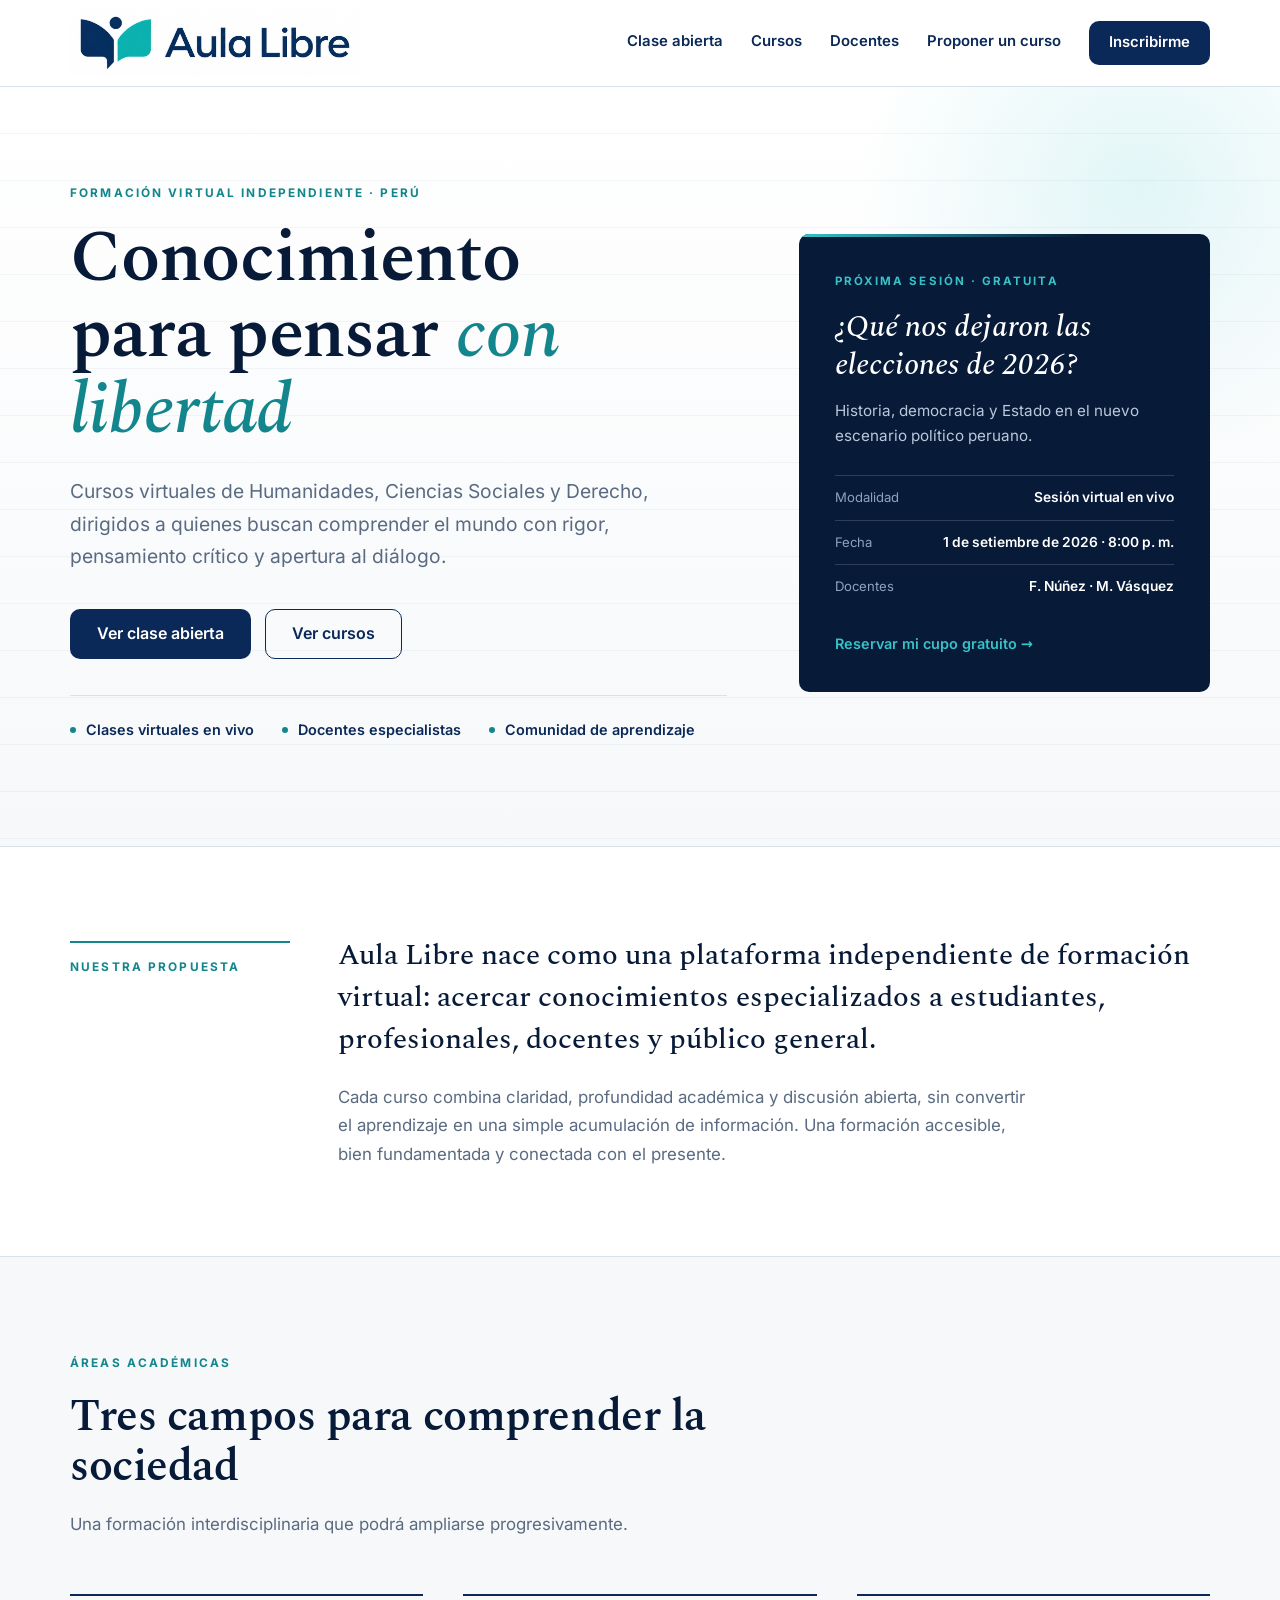
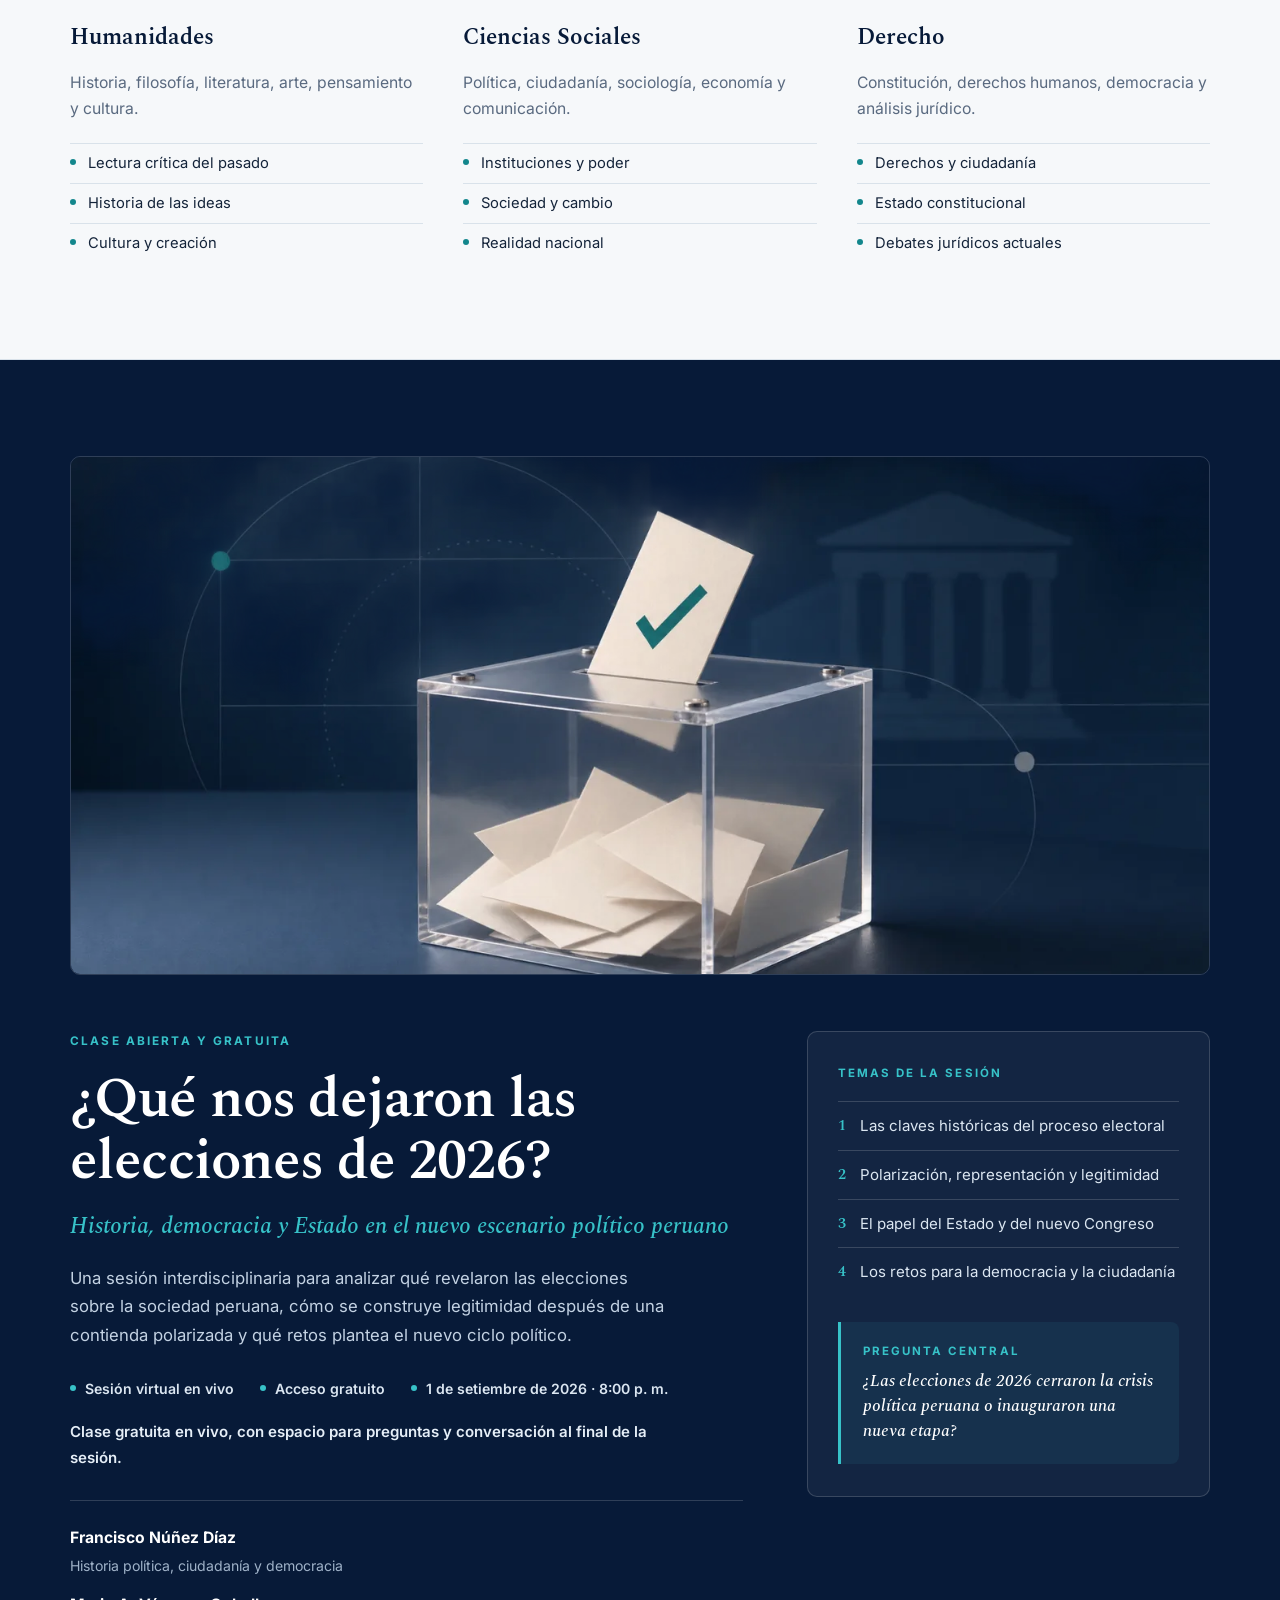
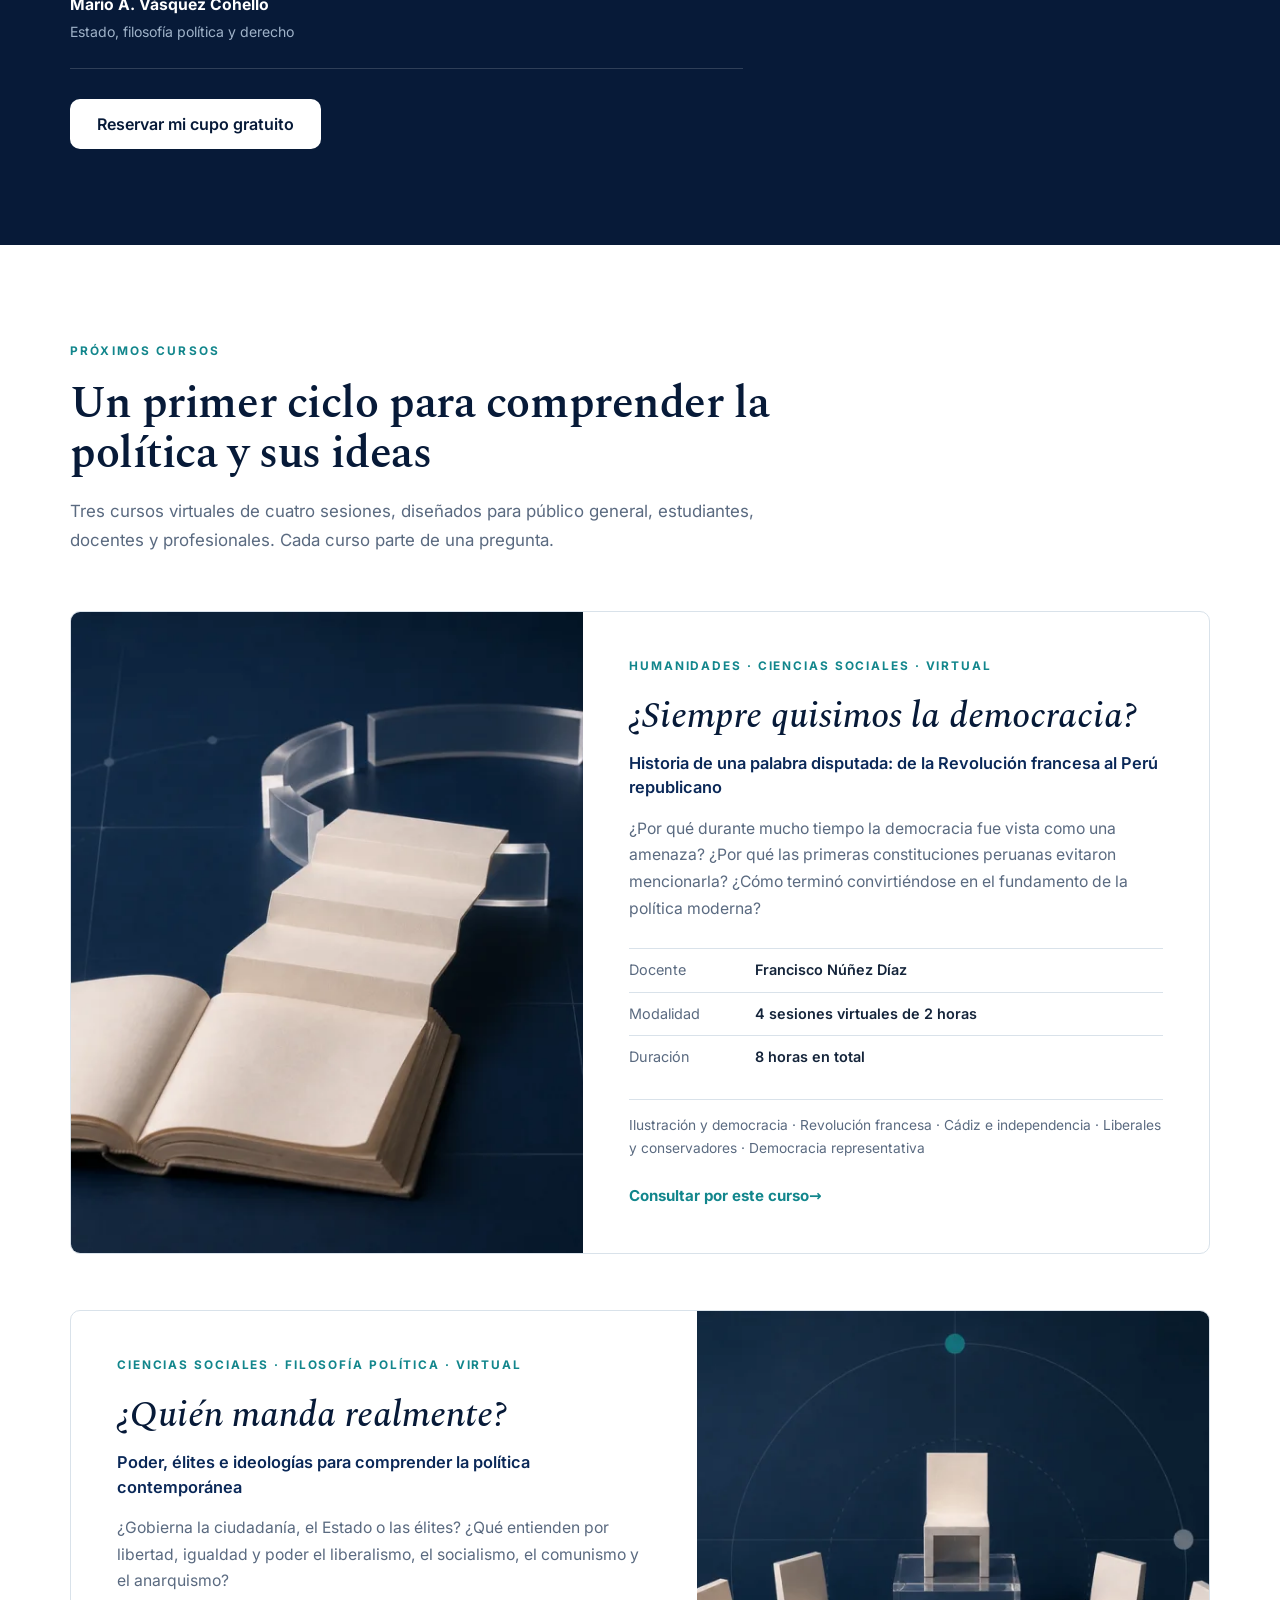
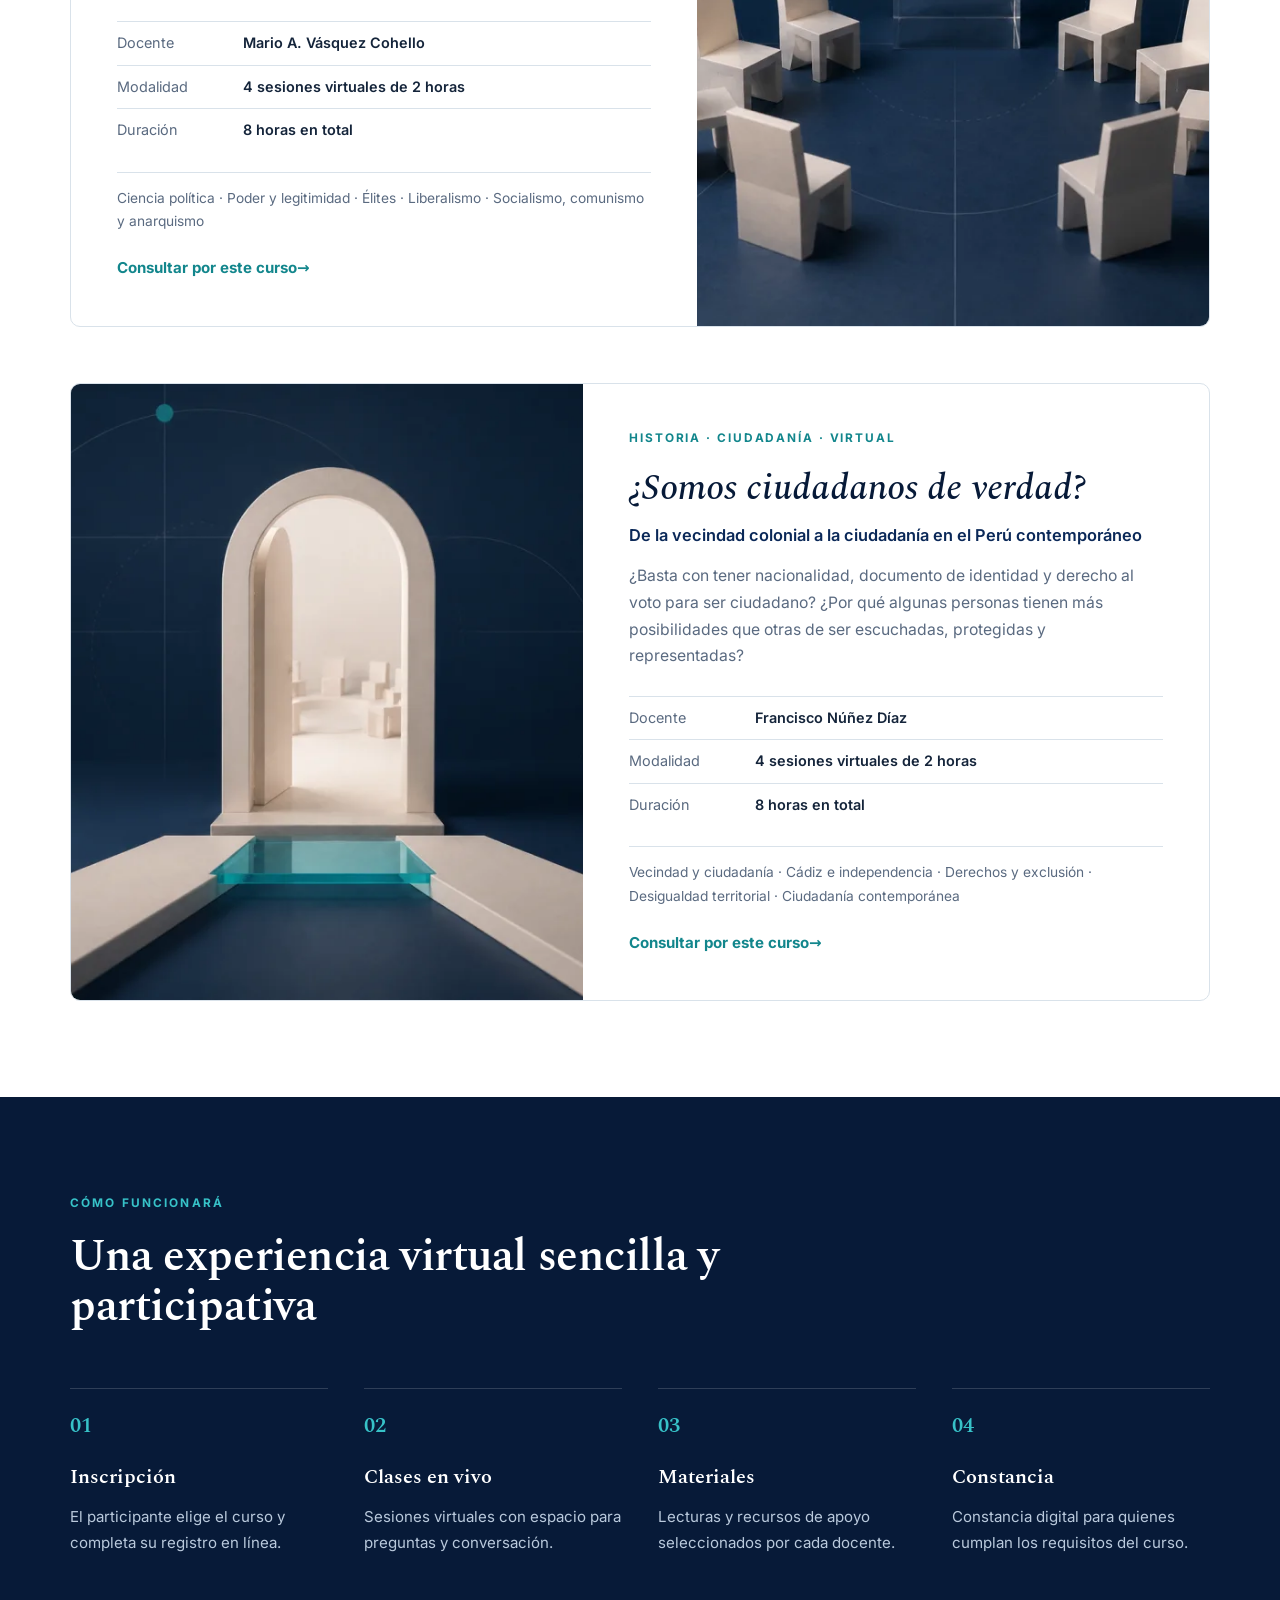
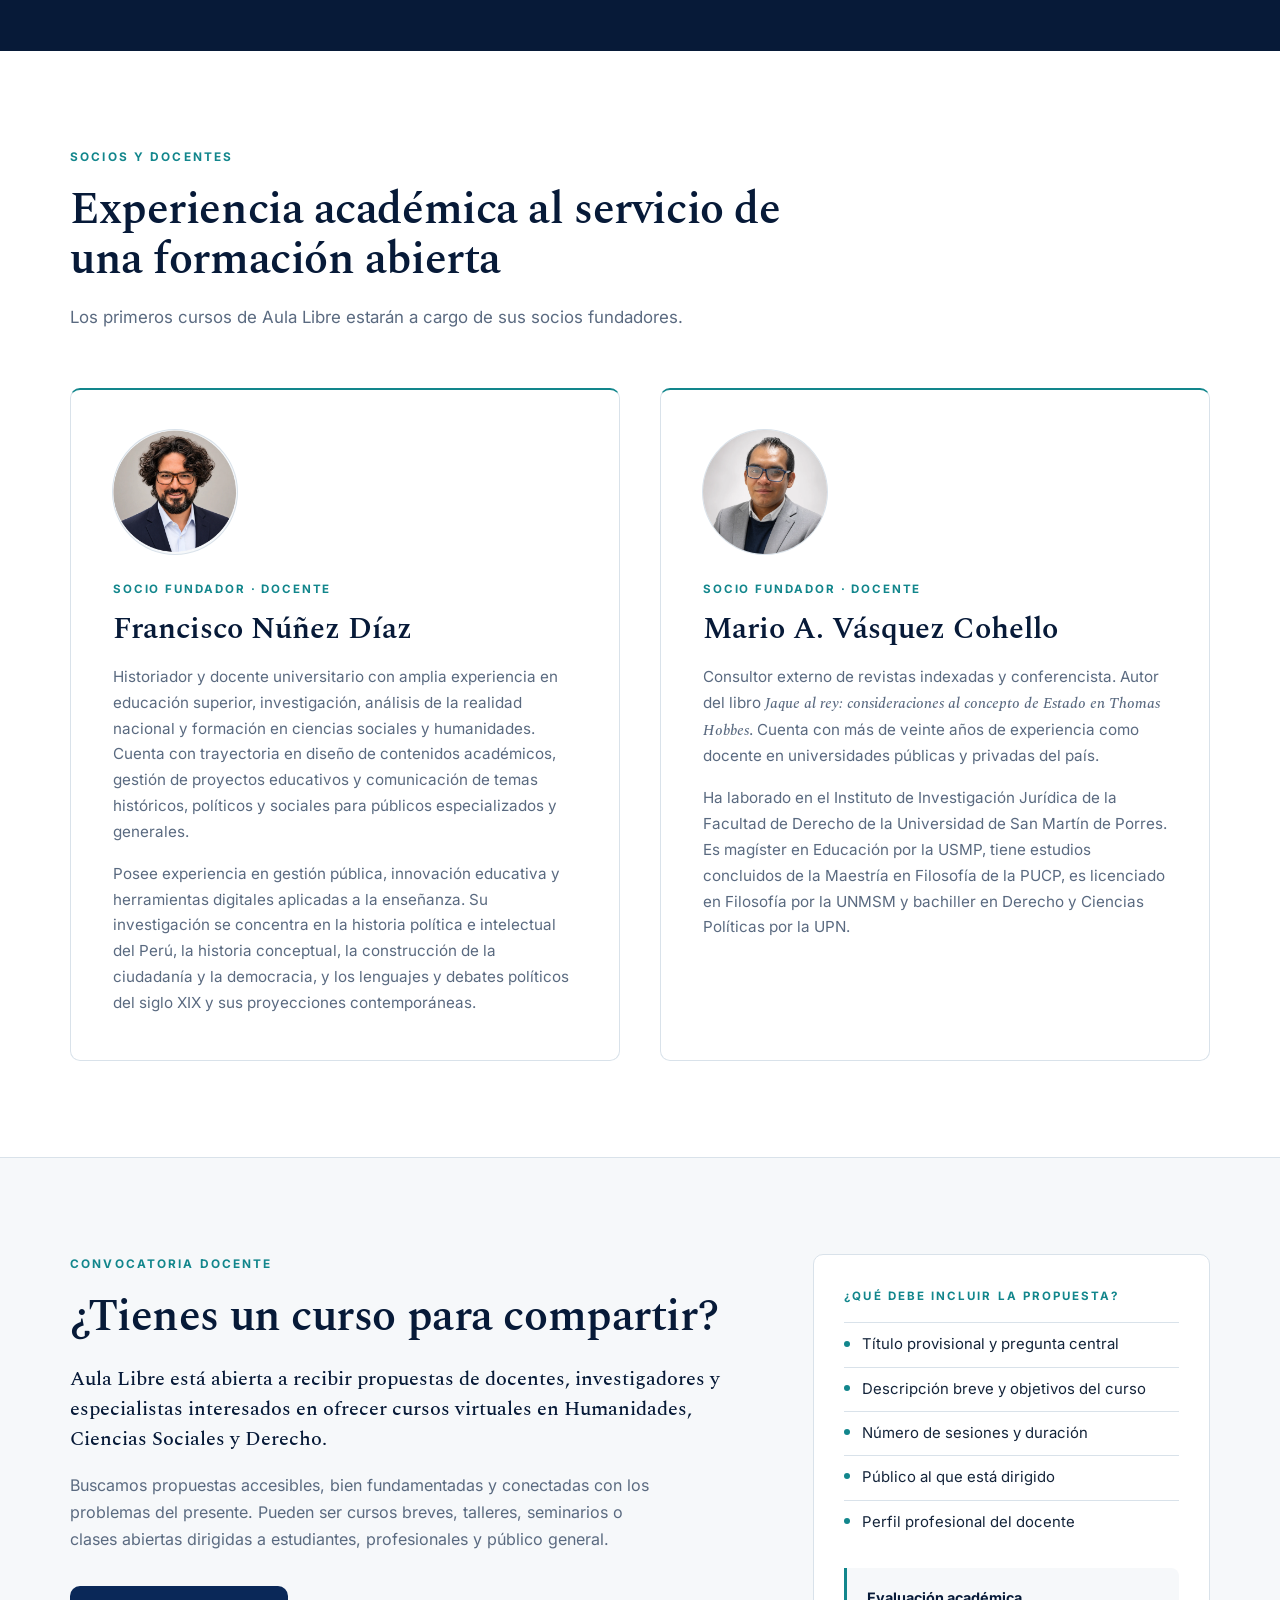
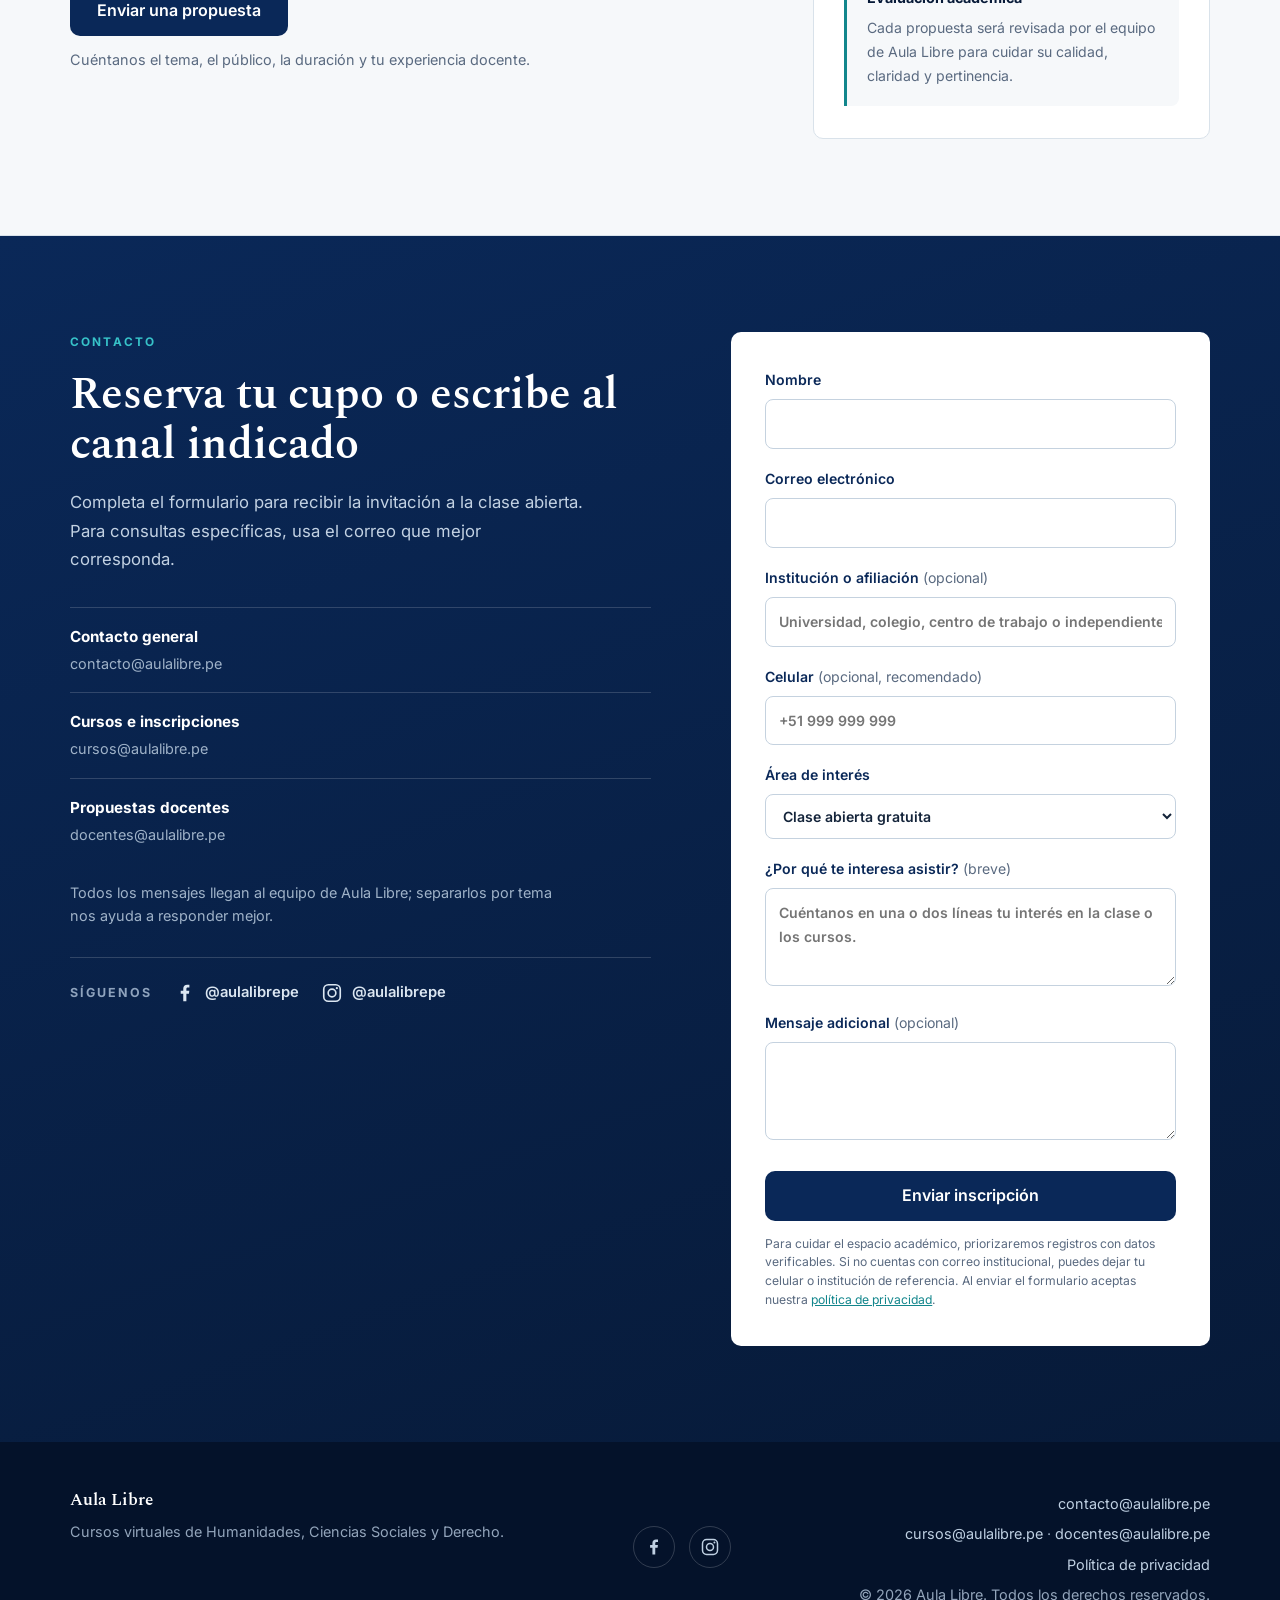
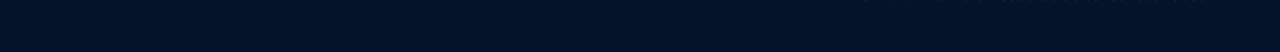
==== index.html @ 31f6498c "Refresh Francisco profile photo" ====
<!doctype html>
<html lang="es" class="js"><head>
<meta charset="utf-8">
<meta name="viewport" content="width=device-width, initial-scale=1">
<meta name="description" content="Aula Libre ofrece cursos virtuales de Humanidades, Ciencias Sociales y Derecho, con una formación rigurosa, accesible y conectada con el presente.">
<meta name="theme-color" content="#0a2858">
<link rel="canonical" href="https://aulalibre.pe/">
<meta property="og:type" content="website">
<meta property="og:url" content="https://aulalibre.pe/">
<meta property="og:site_name" content="Aula Libre">
<meta property="og:locale" content="es_PE">
<meta property="og:title" content="Aula Libre">
<meta property="og:description" content="Cursos virtuales de Humanidades, Ciencias Sociales y Derecho.">
<meta property="og:image" content="https://aulalibre.pe/assets/aula-libre-social.png">
<meta property="og:image:width" content="1200">
<meta property="og:image:height" content="630">
<meta name="twitter:card" content="summary_large_image">
<meta name="twitter:title" content="Aula Libre">
<meta name="twitter:description" content="Cursos virtuales de Humanidades, Ciencias Sociales y Derecho.">
<meta name="twitter:image" content="https://aulalibre.pe/assets/aula-libre-social.png">
<title>Aula Libre | Cursos virtuales de Humanidades, Ciencias Sociales y Derecho</title>
<link rel="icon" href="assets/favicon-48.png" type="image/png">
<link rel="apple-touch-icon" href="assets/apple-touch-icon.png">
<link rel="preload" href="assets/fonts/spectral-latin-600-normal.woff2" as="font" type="font/woff2" crossorigin="">
<link rel="preload" href="assets/fonts/inter-latin-wght-normal.woff2" as="font" type="font/woff2" crossorigin="">
<link rel="stylesheet" href="styles.css">
<script defer="" src="script.js"></script>
<script type="application/ld+json">
{
  "@context": "https://schema.org",
  "@type": "EducationalOrganization",
  "name": "Aula Libre",
  "url": "https://aulalibre.pe/",
  "logo": "https://aulalibre.pe/assets/logo-aula-libre.png",
  "description": "Plataforma independiente de cursos virtuales de Humanidades, Ciencias Sociales y Derecho.",
  "email": "contacto@aulalibre.pe",
  "sameAs": [
    "https://www.facebook.com/aulalibrepe",
    "https://www.instagram.com/aulalibrepe"
  ],
  "areaServed": "PE",
  "founder": [
    { "@type": "Person", "name": "Francisco Núñez Díaz" },
    { "@type": "Person", "name": "Mario A. Vásquez Cohello" }
  ]
}
</script>
</head>
<body>
<a class="skip-link" href="#contenido">Ir al contenido</a>

<header class="site-header">
  <div class="container header-inner">
    <a class="brand" href="#inicio" aria-label="Aula Libre, página de inicio">
      <picture>
        <source srcset="assets/logo-aula-libre.webp" type="image/webp">
        <img src="assets/logo-aula-libre.png" alt="Logo de Aula Libre" width="1148" height="270">
      </picture>
    </a>
    <button class="menu-button" type="button" aria-controls="main-menu" aria-expanded="false">
      <span class="sr-only">Abrir menú</span><span aria-hidden="true"></span><span aria-hidden="true"></span><span aria-hidden="true"></span>
    </button>
    <nav class="main-nav" id="main-menu" aria-label="Navegación principal">
      <a href="#clase-abierta">Clase abierta</a>
      <a href="#cursos">Cursos</a>
      <a href="#docentes">Docentes</a>
      <a href="#propuestas-docentes">Proponer un curso</a>
      <a class="nav-cta" href="#contacto">Inscribirme</a>
    </nav>
  </div>
</header>

<main id="contenido">

  <!-- ============ HERO ============ -->
  <section class="hero" id="inicio">
    <div class="container hero-grid">
      <div class="hero-copy">
        <p class="eyebrow">Formación virtual independiente · Perú</p>
        <h1>Conocimiento para pensar <em>con libertad</em></h1>
        <p class="hero-text">Cursos virtuales de Humanidades, Ciencias Sociales y Derecho, dirigidos a quienes buscan comprender el mundo con rigor, pensamiento crítico y apertura al diálogo.</p>
        <div class="hero-actions">
          <a class="button button-primary" href="#clase-abierta">Ver clase abierta</a>
          <a class="button button-ghost" href="#cursos">Ver cursos</a>
        </div>
        <ul class="hero-features" aria-label="Características principales">
          <li>Clases virtuales en vivo</li>
          <li>Docentes especialistas</li>
          <li>Comunidad de aprendizaje</li>
        </ul>
      </div>
      <aside class="hero-card" aria-label="Próxima clase abierta">
        <p class="hero-card-label">Próxima sesión · Gratuita</p>
        <p class="hero-card-title">¿Qué nos dejaron las elecciones de&nbsp;2026?</p>
        <p class="hero-card-sub">Historia, democracia y Estado en el nuevo escenario político peruano.</p>
        <dl class="hero-card-meta">
          <div><dt>Modalidad</dt><dd>Sesión virtual en vivo</dd></div>
          <div><dt>Fecha</dt><dd>1 de setiembre de 2026 · 8:00 p. m.</dd></div>
          <div><dt>Docentes</dt><dd>F. Núñez · M. Vásquez</dd></div>
        </dl>
        <a class="hero-card-link" href="#contacto">Reservar mi cupo gratuito<span aria-hidden="true"> →</span></a>
      </aside>
    </div>
  </section>

  <!-- ============ PROPUESTA ============ -->
  <section class="reveal section manifesto" id="propuesta">
    <div class="container manifesto-grid">
      <p class="eyebrow">Nuestra propuesta</p>
      <div class="manifesto-body">
        <p class="manifesto-lead">Aula Libre nace como una plataforma independiente de formación virtual: acercar conocimientos especializados a estudiantes, profesionales, docentes y público general.</p>
        <p>Cada curso combina claridad, profundidad académica y discusión abierta, sin convertir el aprendizaje en una simple acumulación de información. Una formación accesible, bien fundamentada y conectada con el presente.</p>
      </div>
    </div>
  </section>

  <!-- ============ ÁREAS ============ -->
  <section class="reveal section section-paper" id="areas">
    <div class="container">
      <div class="section-head">
        <p class="eyebrow">Áreas académicas</p>
        <h2>Tres campos para comprender la sociedad</h2>
        <p class="section-intro">Una formación interdisciplinaria que podrá ampliarse progresivamente.</p>
      </div>
      <div class="area-grid">
        <article class="area-card">
          <h3>Humanidades</h3>
          <p>Historia, filosofía, literatura, arte, pensamiento y cultura.</p>
          <ul>
            <li>Lectura crítica del pasado</li>
            <li>Historia de las ideas</li>
            <li>Cultura y creación</li>
          </ul>
        </article>
        <article class="area-card">
          <h3>Ciencias Sociales</h3>
          <p>Política, ciudadanía, sociología, economía y comunicación.</p>
          <ul>
            <li>Instituciones y poder</li>
            <li>Sociedad y cambio</li>
            <li>Realidad nacional</li>
          </ul>
        </article>
        <article class="area-card">
          <h3>Derecho</h3>
          <p>Constitución, derechos humanos, democracia y análisis jurídico.</p>
          <ul>
            <li>Derechos y ciudadanía</li>
            <li>Estado constitucional</li>
            <li>Debates jurídicos actuales</li>
          </ul>
        </article>
      </div>
    </div>
  </section>

  <!-- ============ CLASE ABIERTA ============ -->
  <section class="reveal featured" id="clase-abierta">
    <div class="container">
      <picture class="featured-visual">
        <source srcset="assets/clase-abierta-elecciones-simbolica.webp" type="image/webp">
        <img src="assets/clase-abierta-elecciones-simbolica.jpg" alt="Urna transparente con una papeleta como símbolo de participación democrática" loading="lazy" width="1400" height="636">
      </picture>
      <div class="featured-grid">
        <div class="featured-copy">
          <p class="eyebrow eyebrow-light">Clase abierta y gratuita</p>
          <h2>¿Qué nos dejaron las elecciones de 2026?</h2>
          <p class="featured-sub">Historia, democracia y Estado en el nuevo escenario político peruano</p>
          <p class="featured-desc">Una sesión interdisciplinaria para analizar qué revelaron las elecciones sobre la sociedad peruana, cómo se construye legitimidad después de una contienda polarizada y qué retos plantea el nuevo ciclo político.</p>
          <ul class="featured-meta">
            <li>Sesión virtual en vivo</li>
            <li>Acceso gratuito</li>
            <li>1 de setiembre de 2026 · 8:00 p. m.</li>
          </ul>
          <p class="featured-note">Clase gratuita en vivo, con espacio para preguntas y conversación al final de la sesión.</p>
          <div class="featured-teachers">
            <div><strong>Francisco Núñez Díaz</strong><span>Historia política, ciudadanía y democracia</span></div>
            <div><strong>Mario A. Vásquez Cohello</strong><span>Estado, filosofía política y derecho</span></div>
          </div>
          <a class="button button-light" href="#contacto">Reservar mi cupo gratuito</a>
        </div>
        <aside class="featured-panel">
          <p class="featured-panel-label">Temas de la sesión</p>
          <ol class="featured-topics">
            <li>Las claves históricas del proceso electoral</li>
            <li>Polarización, representación y legitimidad</li>
            <li>El papel del Estado y del nuevo Congreso</li>
            <li>Los retos para la democracia y la ciudadanía</li>
          </ol>
          <div class="featured-question">
            <span>Pregunta central</span>
            <p>¿Las elecciones de 2026 cerraron la crisis política peruana o inauguraron una nueva etapa?</p>
          </div>
        </aside>
      </div>
    </div>
  </section>

  <!-- ============ CURSOS ============ -->
  <section class="reveal section" id="cursos">
    <div class="container">
      <div class="section-head">
        <p class="eyebrow">Próximos cursos</p>
        <h2>Un primer ciclo para comprender la política y sus ideas</h2>
        <p class="section-intro">Tres cursos virtuales de cuatro sesiones, diseñados para público general, estudiantes, docentes y profesionales. Cada curso parte de una pregunta.</p>
      </div>

      <div class="course-list">

        <article class="course">
          <picture class="course-visual">
            <source srcset="assets/curso-democracia-historica-v2.webp" type="image/webp">
            <img src="assets/curso-democracia-historica-v2.jpg" alt="Libro abierto y construcción cívica incompleta como símbolo de la historia de la democracia" loading="lazy" width="1200" height="675">
          </picture>
          <div class="course-body">
            <p class="course-tags">Humanidades · Ciencias Sociales · Virtual</p>
            <h3>¿Siempre quisimos la democracia?</h3>
            <p class="course-sub">Historia de una palabra disputada: de la Revolución francesa al Perú republicano</p>
            <p class="course-desc">¿Por qué durante mucho tiempo la democracia fue vista como una amenaza? ¿Por qué las primeras constituciones peruanas evitaron mencionarla? ¿Cómo terminó convirtiéndose en el fundamento de la política moderna?</p>
            <dl class="course-meta">
              <div><dt>Docente</dt><dd>Francisco Núñez Díaz</dd></div>
              <div><dt>Modalidad</dt><dd>4 sesiones virtuales de 2 horas</dd></div>
              <div><dt>Duración</dt><dd>8 horas en total</dd></div>
            </dl>
            <p class="course-topics">Ilustración y democracia · Revolución francesa · Cádiz e independencia · Liberales y conservadores · Democracia representativa</p>
            <a class="course-link" href="mailto:cursos@aulalibre.pe?subject=Consulta%20sobre%20el%20curso%20%C2%BFSiempre%20quisimos%20la%20democracia%3F">Consultar por este curso<span aria-hidden="true"> →</span></a>
          </div>
        </article>

        <article class="course">
          <picture class="course-visual">
            <source srcset="assets/curso-politica-simbolica.webp" type="image/webp">
            <img src="assets/curso-politica-simbolica.jpg" alt="Círculo de asientos con una silla elevada como símbolo del poder y las élites" loading="lazy" width="1200" height="675">
          </picture>
          <div class="course-body">
            <p class="course-tags">Ciencias Sociales · Filosofía política · Virtual</p>
            <h3>¿Quién manda realmente?</h3>
            <p class="course-sub">Poder, élites e ideologías para comprender la política contemporánea</p>
            <p class="course-desc">¿Gobierna la ciudadanía, el Estado o las élites? ¿Qué entienden por libertad, igualdad y poder el liberalismo, el socialismo, el comunismo y el anarquismo?</p>
            <dl class="course-meta">
              <div><dt>Docente</dt><dd>Mario A. Vásquez Cohello</dd></div>
              <div><dt>Modalidad</dt><dd>4 sesiones virtuales de 2 horas</dd></div>
              <div><dt>Duración</dt><dd>8 horas en total</dd></div>
            </dl>
            <p class="course-topics">Ciencia política · Poder y legitimidad · Élites · Liberalismo · Socialismo, comunismo y anarquismo</p>
            <a class="course-link" href="mailto:cursos@aulalibre.pe?subject=Consulta%20sobre%20el%20curso%20%C2%BFQui%C3%A9n%20manda%20realmente%3F">Consultar por este curso<span aria-hidden="true"> →</span></a>
          </div>
        </article>

        <article class="course">
          <picture class="course-visual">
            <source srcset="assets/curso-ciudadania-simbolica.webp" type="image/webp">
            <img src="assets/curso-ciudadania-simbolica.jpg" alt="Puerta abierta y puente como símbolos del acceso a la ciudadanía y los derechos" loading="lazy" width="1200" height="675">
          </picture>
          <div class="course-body">
            <p class="course-tags">Historia · Ciudadanía · Virtual</p>
            <h3>¿Somos ciudadanos de verdad?</h3>
            <p class="course-sub">De la vecindad colonial a la ciudadanía en el Perú contemporáneo</p>
            <p class="course-desc">¿Basta con tener nacionalidad, documento de identidad y derecho al voto para ser ciudadano? ¿Por qué algunas personas tienen más posibilidades que otras de ser escuchadas, protegidas y representadas?</p>
            <dl class="course-meta">
              <div><dt>Docente</dt><dd>Francisco Núñez Díaz</dd></div>
              <div><dt>Modalidad</dt><dd>4 sesiones virtuales de 2 horas</dd></div>
              <div><dt>Duración</dt><dd>8 horas en total</dd></div>
            </dl>
            <p class="course-topics">Vecindad y ciudadanía · Cádiz e independencia · Derechos y exclusión · Desigualdad territorial · Ciudadanía contemporánea</p>
            <a class="course-link" href="mailto:cursos@aulalibre.pe?subject=Consulta%20sobre%20el%20curso%20%C2%BFSomos%20ciudadanos%20de%20verdad%3F">Consultar por este curso<span aria-hidden="true"> →</span></a>
          </div>
        </article>

      </div>
    </div>
  </section>

  <!-- ============ METODOLOGÍA ============ -->
  <section class="reveal section section-dark" id="metodologia">
    <div class="container">
      <div class="section-head">
        <p class="eyebrow eyebrow-light">Cómo funcionará</p>
        <h2>Una experiencia virtual sencilla y participativa</h2>
      </div>
      <ol class="steps">
        <li><h3>Inscripción</h3><p>El participante elige el curso y completa su registro en línea.</p></li>
        <li><h3>Clases en vivo</h3><p>Sesiones virtuales con espacio para preguntas y conversación.</p></li>
        <li><h3>Materiales</h3><p>Lecturas y recursos de apoyo seleccionados por cada docente.</p></li>
        <li><h3>Constancia</h3><p>Constancia digital para quienes cumplan los requisitos del curso.</p></li>
      </ol>
    </div>
  </section>

  <!-- ============ DOCENTES ============ -->
  <section class="reveal section" id="docentes">
    <div class="container">
      <div class="section-head">
        <p class="eyebrow">Socios y docentes</p>
        <h2>Experiencia académica al servicio de una formación abierta</h2>
        <p class="section-intro">Los primeros cursos de Aula Libre estarán a cargo de sus socios fundadores.</p>
      </div>
      <div class="faculty-grid">

        <article class="faculty-card">
          <picture class="faculty-photo">
            <source srcset="assets/francisco-nunez.webp?v=b2a2cbc" type="image/webp">
            <img src="assets/francisco-nunez.png?v=b2a2cbc" alt="Francisco Núñez Díaz" loading="lazy" width="900" height="900">
          </picture>
          <div class="faculty-content">
            <p class="faculty-role">Socio fundador · Docente</p>
            <h3>Francisco Núñez Díaz</h3>
            <p>Historiador y docente universitario con amplia experiencia en educación superior, investigación, análisis de la realidad nacional y formación en ciencias sociales y humanidades. Cuenta con trayectoria en diseño de contenidos académicos, gestión de proyectos educativos y comunicación de temas históricos, políticos y sociales para públicos especializados y generales.</p>
            <p>Posee experiencia en gestión pública, innovación educativa y herramientas digitales aplicadas a la enseñanza. Su investigación se concentra en la historia política e intelectual del Perú, la historia conceptual, la construcción de la ciudadanía y la democracia, y los lenguajes y debates políticos del siglo XIX y sus proyecciones contemporáneas.</p>
          </div>
        </article>

        <article class="faculty-card">
          <picture class="faculty-photo">
            <source srcset="assets/mario-vasquez.webp" type="image/webp">
            <img src="assets/mario-vasquez.jpg" alt="Mario A. Vásquez Cohello" loading="lazy" width="900" height="1125">
          </picture>
          <div class="faculty-content">
            <p class="faculty-role">Socio fundador · Docente</p>
            <h3>Mario A. Vásquez Cohello</h3>
            <p>Consultor externo de revistas indexadas y conferencista. Autor del libro <cite>Jaque al rey: consideraciones al concepto de Estado en Thomas Hobbes</cite>. Cuenta con más de veinte años de experiencia como docente en universidades públicas y privadas del país.</p>
            <p>Ha laborado en el Instituto de Investigación Jurídica de la Facultad de Derecho de la Universidad de San Martín de Porres. Es magíster en Educación por la USMP, tiene estudios concluidos de la Maestría en Filosofía de la PUCP, es licenciado en Filosofía por la UNMSM y bachiller en Derecho y Ciencias Políticas por la UPN.</p>
          </div>
        </article>

      </div>
    </div>
  </section>

  <!-- ============ CONVOCATORIA ============ -->
  <section class="reveal section section-paper" id="propuestas-docentes">
    <div class="container teacher-grid">
      <div class="teacher-copy">
        <p class="eyebrow">Convocatoria docente</p>
        <h2>¿Tienes un curso para compartir?</h2>
        <p class="teacher-lead">Aula Libre está abierta a recibir propuestas de docentes, investigadores y especialistas interesados en ofrecer cursos virtuales en Humanidades, Ciencias Sociales y Derecho.</p>
        <p>Buscamos propuestas accesibles, bien fundamentadas y conectadas con los problemas del presente. Pueden ser cursos breves, talleres, seminarios o clases abiertas dirigidas a estudiantes, profesionales y público general.</p>
        <div class="teacher-actions">
          <a class="button button-primary" href="mailto:docentes@aulalibre.pe?subject=Propuesta%20de%20curso%20para%20Aula%20Libre">Enviar una propuesta</a>
          <span>Cuéntanos el tema, el público, la duración y tu experiencia docente.</span>
        </div>
      </div>
      <aside class="teacher-panel">
        <p class="teacher-panel-label">¿Qué debe incluir la propuesta?</p>
        <ul>
          <li>Título provisional y pregunta central</li>
          <li>Descripción breve y objetivos del curso</li>
          <li>Número de sesiones y duración</li>
          <li>Público al que está dirigido</li>
          <li>Perfil profesional del docente</li>
        </ul>
        <div class="teacher-note">
          <strong>Evaluación académica</strong>
          <p>Cada propuesta será revisada por el equipo de Aula Libre para cuidar su calidad, claridad y pertinencia.</p>
        </div>
      </aside>
    </div>
  </section>

  <!-- ============ CONTACTO ============ -->
  <section class="reveal contact" id="contacto">
    <div class="container contact-grid">
      <div class="contact-copy">
        <p class="eyebrow eyebrow-light">Contacto</p>
        <h2>Reserva tu cupo o escribe al canal indicado</h2>
        <p class="contact-intro">Completa el formulario para recibir la invitación a la clase abierta. Para consultas específicas, usa el correo que mejor corresponda.</p>
        <div class="contact-addresses" aria-label="Correos de contacto de Aula Libre">
          <a href="mailto:contacto@aulalibre.pe"><strong>Contacto general</strong><span>contacto@aulalibre.pe</span></a>
          <a href="mailto:cursos@aulalibre.pe?subject=Consulta%20sobre%20cursos"><strong>Cursos e inscripciones</strong><span>cursos@aulalibre.pe</span></a>
          <a href="mailto:docentes@aulalibre.pe?subject=Propuesta%20de%20curso%20para%20Aula%20Libre"><strong>Propuestas docentes</strong><span>docentes@aulalibre.pe</span></a>
        </div>
        <p class="contact-routing">Todos los mensajes llegan al equipo de Aula Libre; separarlos por tema nos ayuda a responder mejor.</p>
        <div class="contact-social">
          <p>Síguenos</p>
          <a href="https://www.facebook.com/aulalibrepe" aria-label="Aula Libre en Facebook"><svg viewBox="0 0 24 24" width="22" height="22" fill="currentColor" aria-hidden="true"><path d="M13.5 21v-8.2h2.8l.4-3.2h-3.2V7.5c0-.9.3-1.6 1.6-1.6h1.7V3.1c-.3 0-1.3-.1-2.5-.1-2.5 0-4.2 1.5-4.2 4.3v2.3H7.3v3.2h2.8V21h3.4z"></path></svg><span>@aulalibrepe</span></a>
          <a href="https://www.instagram.com/aulalibrepe" aria-label="Aula Libre en Instagram"><svg viewBox="0 0 24 24" width="22" height="22" fill="none" stroke="currentColor" stroke-width="1.8" aria-hidden="true"><rect x="3" y="3" width="18" height="18" rx="5"></rect><circle cx="12" cy="12" r="4.2"></circle><circle cx="17.3" cy="6.7" r="1.2" fill="currentColor" stroke="none"></circle></svg><span>@aulalibrepe</span></a>
        </div>
      </div>
      <form action="/gracias" class="contact-form" method="POST" name="interesados-aula-libre" data-netlify="true" netlify-honeypot="campo-trampa">
        <input type="hidden" name="form-name" value="interesados-aula-libre">
        <p class="hidden-field"><label>No completes este campo: <input name="campo-trampa"></label></p>
        <label>Nombre<input type="text" name="nombre" autocomplete="name" required=""></label>
        <label>Correo electrónico<input type="email" name="correo" autocomplete="email" required=""></label>
        <label>Institución o afiliación <span>(opcional)</span><input type="text" name="institucion" autocomplete="organization" placeholder="Universidad, colegio, centro de trabajo o independiente"></label>
        <label>Celular <span>(opcional, recomendado)</span><input type="tel" name="celular" autocomplete="tel" inputmode="tel" placeholder="+51 999 999 999"></label>
        <label>Área de interés<select name="area"><option value="Clase abierta gratuita">Clase abierta gratuita</option><option value="Humanidades">Humanidades</option><option value="Ciencias Sociales">Ciencias Sociales</option><option value="Derecho">Derecho</option><option value="Propuesta docente">Propuesta de curso</option><option value="Todas">Todas las áreas</option></select></label>
        <label>¿Por qué te interesa asistir? <span>(breve)</span><textarea name="motivo_interes" rows="3" placeholder="Cuéntanos en una o dos líneas tu interés en la clase o los cursos."></textarea></label>
        <label>Mensaje adicional <span>(opcional)</span><textarea name="mensaje" rows="3"></textarea></label>
        <button class="button button-form" type="submit">Enviar inscripción</button>
        <p class="form-note">Para cuidar el espacio académico, priorizaremos registros con datos verificables. Si no cuentas con correo institucional, puedes dejar tu celular o institución de referencia. Al enviar el formulario aceptas nuestra <a href="/privacidad">política de privacidad</a>.</p>
      </form>
    </div>
  </section>

</main>

<footer class="site-footer">
  <div class="container footer-grid">
    <div><strong>Aula Libre</strong><p>Cursos virtuales de Humanidades, Ciencias Sociales y Derecho.</p></div>
    <div class="footer-social">
      <a href="https://www.facebook.com/aulalibrepe" aria-label="Aula Libre en Facebook"><svg viewBox="0 0 24 24" width="20" height="20" fill="currentColor" aria-hidden="true"><path d="M13.5 21v-8.2h2.8l.4-3.2h-3.2V7.5c0-.9.3-1.6 1.6-1.6h1.7V3.1c-.3 0-1.3-.1-2.5-.1-2.5 0-4.2 1.5-4.2 4.3v2.3H7.3v3.2h2.8V21h3.4z"></path></svg></a>
      <a href="https://www.instagram.com/aulalibrepe" aria-label="Aula Libre en Instagram"><svg viewBox="0 0 24 24" width="20" height="20" fill="none" stroke="currentColor" stroke-width="1.8" aria-hidden="true"><rect x="3" y="3" width="18" height="18" rx="5"></rect><circle cx="12" cy="12" r="4.2"></circle><circle cx="17.3" cy="6.7" r="1.2" fill="currentColor" stroke="none"></circle></svg></a>
    </div>
    <div class="footer-contact">
      <p><a href="mailto:contacto@aulalibre.pe">contacto@aulalibre.pe</a></p>
      <p><a href="mailto:cursos@aulalibre.pe">cursos@aulalibre.pe</a> · <a href="mailto:docentes@aulalibre.pe">docentes@aulalibre.pe</a></p>
      <p><a href="/privacidad">Política de privacidad</a></p>
      <p>© 2026 Aula Libre. Todos los derechos reservados.</p>
    </div>
  </div>
</footer>


</body></html>
---- styles.css ----
/* ==========================================================================
   Aula Libre — v20 «Cátedra»
   Dirección: editorial académico. Serifa Spectral para las preguntas,
   Inter para el cuerpo, líneas finas tipo programa de curso.
   Paleta de marca: azul marino + turquesa del logotipo.
   ========================================================================== */

@font-face{font-family:Inter;font-style:normal;font-weight:100 900;font-display:swap;src:url("assets/fonts/inter-latin-wght-normal.woff2") format("woff2")}
@font-face{font-family:Spectral;font-style:normal;font-weight:500;font-display:swap;src:url("assets/fonts/spectral-latin-500-normal.woff2") format("woff2")}
@font-face{font-family:Spectral;font-style:italic;font-weight:500;font-display:swap;src:url("assets/fonts/spectral-latin-500-italic.woff2") format("woff2")}
@font-face{font-family:Spectral;font-style:normal;font-weight:600;font-display:swap;src:url("assets/fonts/spectral-latin-600-normal.woff2") format("woff2")}

:root{
  --ink:#14243a;
  --navy:#0a2858;
  --navy-deep:#071a38;
  --teal:#12868c;        /* accesible sobre blanco */
  --teal-bright:#37c2c8; /* sobre fondos oscuros */
  --muted:#5a6a80;
  --paper:#f6f8fa;
  --line:#d9e2ea;
  --line-dark:rgba(255,255,255,.16);
  --white:#fff;
  --serif:Spectral,Georgia,"Times New Roman",serif;
  --sans:Inter,ui-sans-serif,system-ui,-apple-system,"Segoe UI",sans-serif;
  --container:1140px;
  --radius:10px;
}

*{box-sizing:border-box}
html{scroll-behavior:smooth;scroll-padding-top:104px}
body{margin:0;color:var(--ink);background:var(--white);font-family:var(--sans);font-size:1rem;line-height:1.7;text-rendering:optimizeLegibility;-webkit-font-smoothing:antialiased}
img{display:block;max-width:100%;height:auto}
a{color:inherit}
button,input,select,textarea{font:inherit}
.container{width:min(calc(100% - 48px),var(--container));margin-inline:auto}

/* ---------- utilidades ---------- */
.skip-link{position:fixed;left:18px;top:-80px;z-index:100;padding:12px 16px;color:#fff;background:var(--navy-deep);border-radius:8px;text-decoration:none}
.skip-link:focus{top:18px}
.sr-only{position:absolute;width:1px;height:1px;padding:0;margin:-1px;overflow:hidden;clip:rect(0,0,0,0);white-space:nowrap;border:0}
:focus-visible{outline:2px solid var(--teal);outline-offset:3px}

.eyebrow{margin:0 0 18px;color:var(--teal);font-size:.74rem;font-weight:700;letter-spacing:.18em;text-transform:uppercase}
.eyebrow-light{color:var(--teal-bright)}

/* ---------- cabecera ---------- */
.site-header{position:sticky;top:0;z-index:50;background:rgba(255,255,255,.96);border-bottom:1px solid var(--line);backdrop-filter:blur(10px)}
.header-inner{min-height:86px;display:flex;align-items:center;justify-content:space-between;gap:32px}
.brand{display:block;width:min(290px,44vw)}
.brand img{width:100%}
.main-nav{display:flex;align-items:center;gap:28px;color:var(--navy);font-size:.93rem;font-weight:600}
.main-nav a{text-decoration:none;padding:8px 0;border-bottom:2px solid transparent;transition:color .15s ease,border-color .15s ease}
.main-nav a:hover,.main-nav a:focus-visible{color:var(--teal);border-bottom-color:var(--teal)}
.main-nav .nav-cta{padding:9px 20px;color:#fff;background:var(--navy);border:0;border-radius:var(--radius)}
.main-nav .nav-cta:hover,.main-nav .nav-cta:focus-visible{color:#fff;background:var(--teal)}
.menu-button{display:none;width:46px;height:42px;padding:9px;background:transparent;border:1px solid var(--line);border-radius:8px;cursor:pointer}
.menu-button span:not(.sr-only){display:block;height:2px;margin:5px 0;background:var(--navy);border-radius:999px}

/* ---------- botones ---------- */
.button{display:inline-flex;min-height:50px;align-items:center;justify-content:center;padding:0 26px;border:1px solid transparent;border-radius:var(--radius);font-weight:600;text-decoration:none;cursor:pointer;transition:background-color .15s ease,border-color .15s ease,color .15s ease}
.button-primary{color:#fff;background:var(--navy)}
.button-primary:hover,.button-primary:focus-visible{background:var(--teal)}
.button-ghost{color:var(--navy);background:transparent;border-color:var(--navy)}
.button-ghost:hover,.button-ghost:focus-visible{color:var(--teal);border-color:var(--teal)}
.button-light{color:var(--navy-deep);background:#fff}
.button-light:hover,.button-light:focus-visible{background:var(--teal-bright);color:var(--navy-deep)}

/* ---------- hero ---------- */
.hero{position:relative;border-bottom:1px solid var(--line);background:linear-gradient(180deg,#fff 0%,var(--paper) 100%);overflow:hidden}
.hero::before{content:"";position:absolute;inset:0;background:repeating-linear-gradient(180deg,transparent 0 46px,rgba(10,40,88,.045) 46px 47px);pointer-events:none}
.hero::after{content:"";position:absolute;top:-220px;right:-180px;width:640px;height:640px;background:radial-gradient(circle,rgba(55,194,200,.14),transparent 62%);pointer-events:none}
.hero-grid{position:relative;z-index:1}
.hero-grid{display:grid;grid-template-columns:minmax(0,1.15fr) minmax(320px,.72fr);gap:72px;align-items:center;padding:96px 0 104px}
.hero h1{margin:0;max-width:15ch;color:var(--navy-deep);font-family:var(--serif);font-weight:600;font-size:clamp(2.9rem,5.6vw,4.9rem);line-height:1.06;letter-spacing:-.015em}
.hero h1 em{font-style:italic;font-weight:500;color:var(--teal)}
.hero-text{max-width:56ch;margin:26px 0 0;color:var(--muted);font-size:clamp(1.05rem,1.7vw,1.2rem)}
.hero-actions{display:flex;flex-wrap:wrap;gap:14px;margin-top:36px}
.hero-features{display:flex;flex-wrap:wrap;gap:10px 28px;margin:36px 0 0;padding:22px 0 0;border-top:1px solid var(--line);list-style:none;color:var(--navy);font-size:.9rem;font-weight:600}
.hero-features li{position:relative;padding-left:16px}
.hero-features li::before{content:"";position:absolute;left:0;top:.62em;width:6px;height:6px;background:var(--teal);border-radius:50%}

/* tarjeta del hero: anuncio real de la clase abierta */
.hero-card{position:relative;padding:38px 36px 34px;color:#fff;background:var(--navy-deep);border-radius:var(--radius);overflow:hidden}
.hero-card::before{content:"";position:absolute;inset:0 0 auto 0;height:3px;background:linear-gradient(90deg,var(--teal-bright),transparent 70%)}
.hero-card-label{margin:0 0 16px;color:var(--teal-bright);font-size:.72rem;font-weight:700;letter-spacing:.18em;text-transform:uppercase}
.hero-card-title{margin:0;font-family:var(--serif);font-style:italic;font-weight:500;font-size:clamp(1.5rem,2.4vw,1.9rem);line-height:1.25}
.hero-card-sub{margin:14px 0 0;color:#b9c9dc;font-size:.95rem}
.hero-card-meta{display:grid;gap:0;margin:26px 0 0}
.hero-card-meta div{display:flex;justify-content:space-between;gap:16px;padding:10px 0;border-top:1px solid var(--line-dark)}
.hero-card-meta dt{margin:0;color:#8fa3bd;font-size:.82rem}
.hero-card-meta dd{margin:0;font-size:.86rem;font-weight:600;text-align:right}
.hero-card-link{display:inline-block;margin-top:24px;color:var(--teal-bright);font-size:.9rem;font-weight:600;text-decoration:none}
.hero-card-link:hover,.hero-card-link:focus-visible{text-decoration:underline;text-underline-offset:4px}

/* ---------- secciones ---------- */
.section{padding:96px 0}
.section-paper{background:var(--paper);border-block:1px solid var(--line)}
.section-dark{color:#fff;background:var(--navy-deep)}
.section-head{max-width:760px;margin-bottom:56px}
.section h2{margin:0;color:var(--navy-deep);font-family:var(--serif);font-weight:600;font-size:clamp(1.9rem,3.4vw,2.9rem);line-height:1.15;letter-spacing:-.01em}
.section-dark h2{color:#fff}
.section-intro{margin:18px 0 0;color:var(--muted);font-size:1.05rem}
.section-dark .section-intro{color:#b9c9dc}

/* ---------- propuesta (manifiesto) ---------- */
.manifesto{padding:88px 0}
.manifesto-grid{display:grid;grid-template-columns:220px minmax(0,1fr);gap:48px;align-items:start}
.manifesto-grid .eyebrow{margin:6px 0 0;padding-top:14px;border-top:2px solid var(--teal)}
.manifesto-lead{margin:0;color:var(--navy-deep);font-family:var(--serif);font-weight:500;font-size:clamp(1.35rem,2.4vw,1.8rem);line-height:1.45}
.manifesto-body p:not(.manifesto-lead){margin:22px 0 0;max-width:64ch;color:var(--muted);font-size:1.05rem}

/* ---------- áreas ---------- */
.area-grid{display:grid;grid-template-columns:repeat(3,minmax(0,1fr));gap:40px}
.area-card{padding-top:22px;border-top:2px solid var(--navy)}
.area-card h3{margin:0;color:var(--navy-deep);font-family:var(--serif);font-weight:600;font-size:1.45rem}
.area-card>p{margin:12px 0 0;color:var(--muted);font-size:.98rem}
.area-card ul{margin:20px 0 0;padding:0;list-style:none;color:var(--ink);font-size:.92rem}
.area-card li{position:relative;padding:7px 0 7px 18px;border-top:1px solid var(--line)}
.area-card li::before{content:"";position:absolute;left:0;top:1.05em;width:6px;height:6px;background:var(--teal);border-radius:50%}

/* ---------- clase abierta ---------- */
.featured{padding:96px 0;color:#fff;background:var(--navy-deep)}
.featured-visual{display:block;margin-bottom:56px;border-radius:var(--radius);overflow:hidden;border:1px solid var(--line-dark)}
.featured-grid{display:grid;grid-template-columns:minmax(0,1.1fr) minmax(300px,.66fr);gap:64px;align-items:start}
.featured h2{margin:0;max-width:18ch;color:#fff;font-family:var(--serif);font-weight:600;font-size:clamp(2.2rem,4.4vw,3.6rem);line-height:1.1;letter-spacing:-.015em}
.featured-sub{margin:18px 0 0;color:var(--teal-bright);font-family:var(--serif);font-style:italic;font-weight:500;font-size:clamp(1.15rem,2vw,1.45rem);line-height:1.35}
.featured-desc{max-width:60ch;margin:22px 0 0;color:#c3d2e3;font-size:1.04rem}
.featured-meta{display:flex;flex-wrap:wrap;gap:8px 26px;margin:28px 0 0;padding:0;list-style:none;color:#dbe6f1;font-size:.88rem;font-weight:600}
.featured-meta li{position:relative;padding-left:15px}
.featured-meta li::before{content:"";position:absolute;left:0;top:.6em;width:6px;height:6px;background:var(--teal-bright);border-radius:50%}
.featured-note{max-width:58ch;margin:18px 0 0;color:#e5eef7;font-size:.94rem;font-weight:600}
.featured-teachers{display:grid;gap:14px;margin:30px 0 0;padding:24px 0;border-block:1px solid var(--line-dark)}
.featured-teachers div{display:flex;flex-direction:column;gap:2px}
.featured-teachers strong{font-size:.98rem}
.featured-teachers span{color:#9fb2c8;font-size:.88rem}
.featured .button-light{margin-top:30px}
.featured-panel{padding:32px 30px;background:rgba(255,255,255,.05);border:1px solid var(--line-dark);border-radius:var(--radius)}
.featured-panel-label{margin:0 0 18px;color:var(--teal-bright);font-size:.72rem;font-weight:700;letter-spacing:.18em;text-transform:uppercase}
.featured-topics{margin:0;padding:0;list-style:none;counter-reset:tema}
.featured-topics li{counter-increment:tema;display:flex;gap:14px;padding:11px 0;border-top:1px solid var(--line-dark);color:#dbe6f1;font-size:.94rem}
.featured-topics li::before{content:counter(tema);flex:0 0 auto;color:var(--teal-bright);font-family:var(--serif);font-weight:600}
.featured-question{margin-top:26px;padding:20px 22px;background:rgba(55,194,200,.08);border-left:3px solid var(--teal-bright);border-radius:0 8px 8px 0}
.featured-question span{display:block;margin-bottom:8px;color:var(--teal-bright);font-size:.72rem;font-weight:700;letter-spacing:.18em;text-transform:uppercase}
.featured-question p{margin:0;font-family:var(--serif);font-style:italic;font-weight:500;font-size:1.08rem;line-height:1.45}

/* ---------- cursos ---------- */
.course-list{display:grid;gap:56px}
.course{display:grid;grid-template-columns:minmax(0,.9fr) minmax(0,1.1fr);gap:0;border:1px solid var(--line);border-radius:var(--radius);overflow:hidden;background:#fff;transition:box-shadow .25s ease,transform .25s ease}
.course:hover{box-shadow:0 22px 55px rgba(6,27,61,.1);transform:translateY(-3px)}
.course:nth-child(even){grid-template-columns:minmax(0,1.1fr) minmax(0,.9fr)}
.course:nth-child(even) .course-visual{order:2}
.course-visual{min-height:100%;background:var(--paper)}
.course-visual{overflow:hidden}
.course-visual img{width:100%;height:100%;object-fit:cover;transition:transform .5s ease}
.course:hover .course-visual img{transform:scale(1.03)}
.course-body{padding:44px 46px}
.course-tags{margin:0 0 20px;color:var(--teal);font-size:.74rem;font-weight:700;letter-spacing:.16em;text-transform:uppercase}
.course h3{margin:0;color:var(--navy-deep);font-family:var(--serif);font-style:italic;font-weight:500;font-size:clamp(1.7rem,2.8vw,2.3rem);line-height:1.15}
.course-sub{margin:14px 0 0;color:var(--navy);font-size:1.02rem;font-weight:600;line-height:1.5}
.course-desc{margin:16px 0 0;color:var(--muted);font-size:.98rem}
.course-meta{display:grid;margin:26px 0 0}
.course-meta div{display:grid;grid-template-columns:110px 1fr;gap:16px;padding:9px 0;border-top:1px solid var(--line);font-size:.9rem}
.course-meta dt{margin:0;color:var(--muted)}
.course-meta dd{margin:0;color:var(--ink);font-weight:600}
.course-topics{margin:20px 0 0;padding-top:14px;border-top:1px solid var(--line);color:var(--muted);font-size:.86rem;line-height:1.7}
.course-link{display:inline-block;margin-top:22px;color:var(--teal);font-size:.94rem;font-weight:700;text-decoration:none}
.course-link span{display:inline-block;transition:transform .2s ease}
.course-link:hover,.course-link:focus-visible{text-decoration:underline;text-underline-offset:4px}
.course-link:hover span,.course-link:focus-visible span{transform:translateX(4px)}

/* ---------- metodología ---------- */
.steps{display:grid;grid-template-columns:repeat(4,minmax(0,1fr));gap:36px;margin:0;padding:0;list-style:none;counter-reset:paso}
.steps li{counter-increment:paso;padding-top:20px;border-top:1px solid var(--line-dark)}
.steps li::before{content:counter(paso,decimal-leading-zero);display:block;margin-bottom:16px;color:var(--teal-bright);font-family:var(--serif);font-weight:600;font-size:1.3rem}
.steps h3{margin:0;color:#fff;font-family:var(--serif);font-weight:600;font-size:1.25rem}
.steps p{margin:10px 0 0;color:#b9c9dc;font-size:.94rem}

/* ---------- docentes ---------- */
.faculty-grid{display:grid;grid-template-columns:repeat(2,minmax(0,1fr));gap:40px}
.faculty-card{padding:40px 42px 44px;border:1px solid var(--line);border-top:2px solid var(--teal);border-radius:var(--radius);background:#fff;transition:box-shadow .25s ease,transform .25s ease}
.faculty-card:hover{box-shadow:0 18px 45px rgba(6,27,61,.09);transform:translateY(-3px)}
.faculty-photo{display:block;width:124px;height:124px;margin:0 0 26px;border-radius:50%;overflow:hidden;background:var(--paper);box-shadow:0 0 0 1px var(--line)}
.faculty-photo img{width:100%;height:100%;object-fit:cover;object-position:center 18%}
.faculty-content{padding:0}
.faculty-role{margin:0 0 12px;color:var(--teal);font-size:.72rem;font-weight:700;letter-spacing:.16em;text-transform:uppercase}
.faculty-content h3{margin:0;color:var(--navy-deep);font-family:var(--serif);font-weight:600;font-size:clamp(1.5rem,2.4vw,1.9rem);line-height:1.2}
.faculty-content p:not(.faculty-role){margin:16px 0 0;color:var(--muted);font-size:.95rem}
.faculty-content cite{font-family:var(--serif);font-style:italic}

/* ---------- convocatoria ---------- */
.teacher-grid{display:grid;grid-template-columns:minmax(0,1.1fr) minmax(300px,.65fr);gap:72px;align-items:start}
.teacher-lead{margin:22px 0 0;color:var(--navy-deep);font-family:var(--serif);font-weight:500;font-size:1.25rem;line-height:1.5}
.teacher-copy>p:not(.eyebrow):not(.teacher-lead){margin:18px 0 0;max-width:60ch;color:var(--muted)}
.teacher-actions{display:flex;flex-direction:column;gap:12px;margin-top:32px;align-items:flex-start}
.teacher-actions span{color:var(--muted);font-size:.9rem}
.teacher-panel{padding:32px 30px;background:#fff;border:1px solid var(--line);border-radius:var(--radius)}
.teacher-panel-label{margin:0 0 16px;color:var(--teal);font-size:.72rem;font-weight:700;letter-spacing:.18em;text-transform:uppercase}
.teacher-panel ul{margin:0;padding:0;list-style:none;font-size:.93rem}
.teacher-panel li{position:relative;padding:9px 0 9px 18px;border-top:1px solid var(--line)}
.teacher-panel li::before{content:"";position:absolute;left:0;top:1.15em;width:6px;height:6px;background:var(--teal);border-radius:50%}
.teacher-note{margin-top:24px;padding:18px 20px;background:var(--paper);border-left:3px solid var(--teal);border-radius:0 8px 8px 0}
.teacher-note strong{display:block;margin-bottom:6px;color:var(--navy-deep);font-size:.9rem}
.teacher-note p{margin:0;color:var(--muted);font-size:.88rem}

/* ---------- contacto ---------- */
.contact{padding:96px 0;color:#fff;background:linear-gradient(160deg,var(--navy),var(--navy-deep))}
.contact-grid{display:grid;grid-template-columns:minmax(0,.85fr) minmax(340px,.7fr);gap:80px;align-items:start}
.contact h2{margin:0;color:#fff;font-family:var(--serif);font-weight:600;font-size:clamp(1.9rem,3.4vw,2.9rem);line-height:1.15}
.contact-intro{max-width:52ch;margin:18px 0 0;color:#c3d2e3;font-size:1.04rem}
.contact-addresses{display:grid;gap:0;margin-top:34px}
.contact-addresses a{display:flex;flex-direction:column;gap:2px;padding:16px 0;color:#fff;text-decoration:none;border-top:1px solid var(--line-dark);transition:color .15s ease}
.contact-addresses a:hover strong,.contact-addresses a:focus-visible strong{color:var(--teal-bright)}
.contact-addresses strong{font-size:.95rem;transition:color .15s ease}
.contact-addresses span{color:#9fb2c8;font-size:.9rem}
.contact-routing{max-width:54ch;margin:18px 0 0;color:#9fb2c8;font-size:.9rem;line-height:1.6}
.contact-form{padding:36px 34px;color:var(--ink);background:#fff;border-radius:var(--radius)}
.contact-form label{display:block;color:var(--navy);font-size:.88rem;font-weight:600}
.contact-form label+label{margin-top:18px}
.contact-form label span{color:var(--muted);font-weight:400}
.contact-form input,.contact-form select,.contact-form textarea{width:100%;margin-top:7px;padding:12px 13px;color:var(--ink);background:#fff;border:1px solid #c5d2df;border-radius:8px;outline:none;transition:border-color .15s ease,box-shadow .15s ease}
.contact-form input:focus,.contact-form select:focus,.contact-form textarea:focus{border-color:var(--teal);box-shadow:0 0 0 3px rgba(18,134,140,.14)}
.contact-form textarea{resize:vertical}
.button-form{width:100%;margin-top:24px;color:#fff;background:var(--navy)}
.button-form:hover,.button-form:focus-visible{background:var(--teal)}
.form-note{margin:14px 0 0;color:var(--muted);font-size:.76rem;line-height:1.55}
.form-note a{color:var(--teal)}
.hidden-field{position:absolute;left:-9999px}

/* ---------- pie ---------- */
.site-footer{padding:44px 0;color:#93a5bb;background:#04122a;font-size:.9rem}
.footer-grid{display:flex;justify-content:space-between;gap:40px}
.site-footer strong{color:#fff;font-family:var(--serif);font-weight:600;font-size:1.05rem}
.site-footer p{margin:6px 0 0}
.footer-contact{text-align:right}
.site-footer a{color:#bfd0e2;text-decoration:none}
.site-footer a:hover,.site-footer a:focus-visible{color:#fff;text-decoration:underline;text-underline-offset:3px}

/* ---------- páginas auxiliares (gracias / 404) ---------- */
.thanks-page{min-height:100vh;display:grid;place-items:center;padding:40px;background:linear-gradient(160deg,var(--navy),var(--navy-deep))}
.thanks-card{width:min(100%,660px);padding:52px 48px;text-align:center;background:#fff;border-radius:var(--radius)}
.thanks-card img{width:min(280px,80%);margin:0 auto 30px}
.thanks-card h1{margin:0;color:var(--navy-deep);font-family:var(--serif);font-weight:600;font-size:clamp(2rem,6vw,3.2rem);line-height:1.1}
.thanks-card p{margin:20px auto 0;max-width:50ch;color:var(--muted);font-size:1.05rem}
.thanks-card .button{margin-top:32px}

/* prosa auxiliar (privacidad) */
.prose p{margin:0;color:var(--muted);font-size:1.02rem}
.prose h1{margin:0 0 24px;color:var(--navy-deep);font-family:var(--serif);font-weight:600;font-size:clamp(2.1rem,4.2vw,3.4rem);line-height:1.08}
.prose p+p{margin-top:18px}
.prose strong{color:var(--navy-deep)}
.prose a{color:var(--teal)}
.muted-note{padding:16px 20px;color:var(--navy);background:var(--paper);border-left:3px solid var(--teal);border-radius:0 8px 8px 0}
.section-label{margin:0 0 15px;color:var(--teal);font-size:.74rem;font-weight:700;letter-spacing:.18em;text-transform:uppercase}

/* ---------- animación de entrada (solo hero) ---------- */
@media (prefers-reduced-motion:no-preference){
  .hero-copy,.hero-card{animation:rise .7s ease both}
  .hero-card{animation-delay:.15s}
  @keyframes rise{from{opacity:0;transform:translateY(14px)}to{opacity:1;transform:none}}
}

/* ---------- responsivo ---------- */
@media (max-width:980px){
  .menu-button{display:block}
  .main-nav{position:absolute;left:0;right:0;top:100%;display:none;padding:16px 20px 22px;flex-direction:column;align-items:stretch;gap:2px;background:#fff;border-bottom:1px solid var(--line);box-shadow:0 18px 30px rgba(6,27,61,.1)}
  .main-nav.is-open{display:flex}
  .main-nav a,.main-nav .nav-cta{padding:12px 8px;text-align:left;border-radius:8px;border-bottom:0}
  .main-nav .nav-cta{margin-top:8px;padding-inline:14px;text-align:center}
  .hero-grid{grid-template-columns:1fr;gap:44px;padding:64px 0 72px}
  .manifesto-grid{grid-template-columns:1fr;gap:22px}
  .manifesto-grid .eyebrow{margin:0}
  .area-grid{grid-template-columns:1fr;gap:32px}
  .featured-grid{grid-template-columns:1fr;gap:44px}
  .course,.course:nth-child(even){grid-template-columns:1fr}
  .course:nth-child(even) .course-visual{order:0}
  .course-visual{aspect-ratio:16/9;min-height:auto}
  .steps{grid-template-columns:repeat(2,minmax(0,1fr))}
  .faculty-grid{grid-template-columns:1fr}
  .teacher-grid{grid-template-columns:1fr;gap:44px}
  .contact-grid{grid-template-columns:1fr;gap:48px}
}

@media (max-width:620px){
  html{scroll-padding-top:84px}
  .container{width:min(calc(100% - 32px),var(--container))}
  .header-inner{min-height:74px}
  .brand{width:210px}
  .hero-grid{padding:52px 0 60px}
  .hero-actions .button{width:100%}
  .hero-card{padding:28px 24px}
  .section,.featured,.contact{padding:68px 0}
  .manifesto{padding:60px 0}
  .course-body{padding:30px 24px}
  .course-meta div{grid-template-columns:96px 1fr}
  .steps{grid-template-columns:1fr;gap:28px}
  .faculty-card{padding:28px 26px 32px}
  .contact-form{padding:26px 22px}
  .footer-grid{flex-direction:column;gap:22px}
  .footer-contact{text-align:left}
  .thanks-card{padding:36px 26px}
}

@media (prefers-reduced-motion:reduce){
  html{scroll-behavior:auto}
  *,*::before,*::after{transition-duration:.01ms!important;animation-duration:.01ms!important;animation-iteration-count:1!important}
}

/* ---------- redes sociales ---------- */
.contact-social{display:flex;flex-wrap:wrap;align-items:center;gap:10px 22px;margin-top:30px;padding-top:22px;border-top:1px solid var(--line-dark)}
.contact-social p{margin:0;color:#8fa3bd;font-size:.78rem;font-weight:700;letter-spacing:.16em;text-transform:uppercase}
.contact-social a{display:inline-flex;align-items:center;gap:9px;color:#dbe6f1;font-size:.92rem;font-weight:600;text-decoration:none;transition:color .15s ease}
.contact-social a:hover,.contact-social a:focus-visible{color:var(--teal-bright)}
.footer-social{display:flex;align-items:center;gap:14px}
.footer-social a{display:inline-flex;align-items:center;justify-content:center;width:42px;height:42px;color:#bfd0e2;border:1px solid rgba(255,255,255,.18);border-radius:50%;transition:color .15s ease,border-color .15s ease,background-color .15s ease}
.footer-social a:hover,.footer-social a:focus-visible{color:#fff;border-color:var(--teal-bright);background:rgba(55,194,200,.12)}

/* ---------- aparición al hacer scroll ---------- */
@media (prefers-reduced-motion:no-preference){
  html.js .reveal{opacity:0;transform:translateY(22px);transition:opacity .6s ease,transform .6s ease}
  html.js .reveal.in-view{opacity:1;transform:none}
}
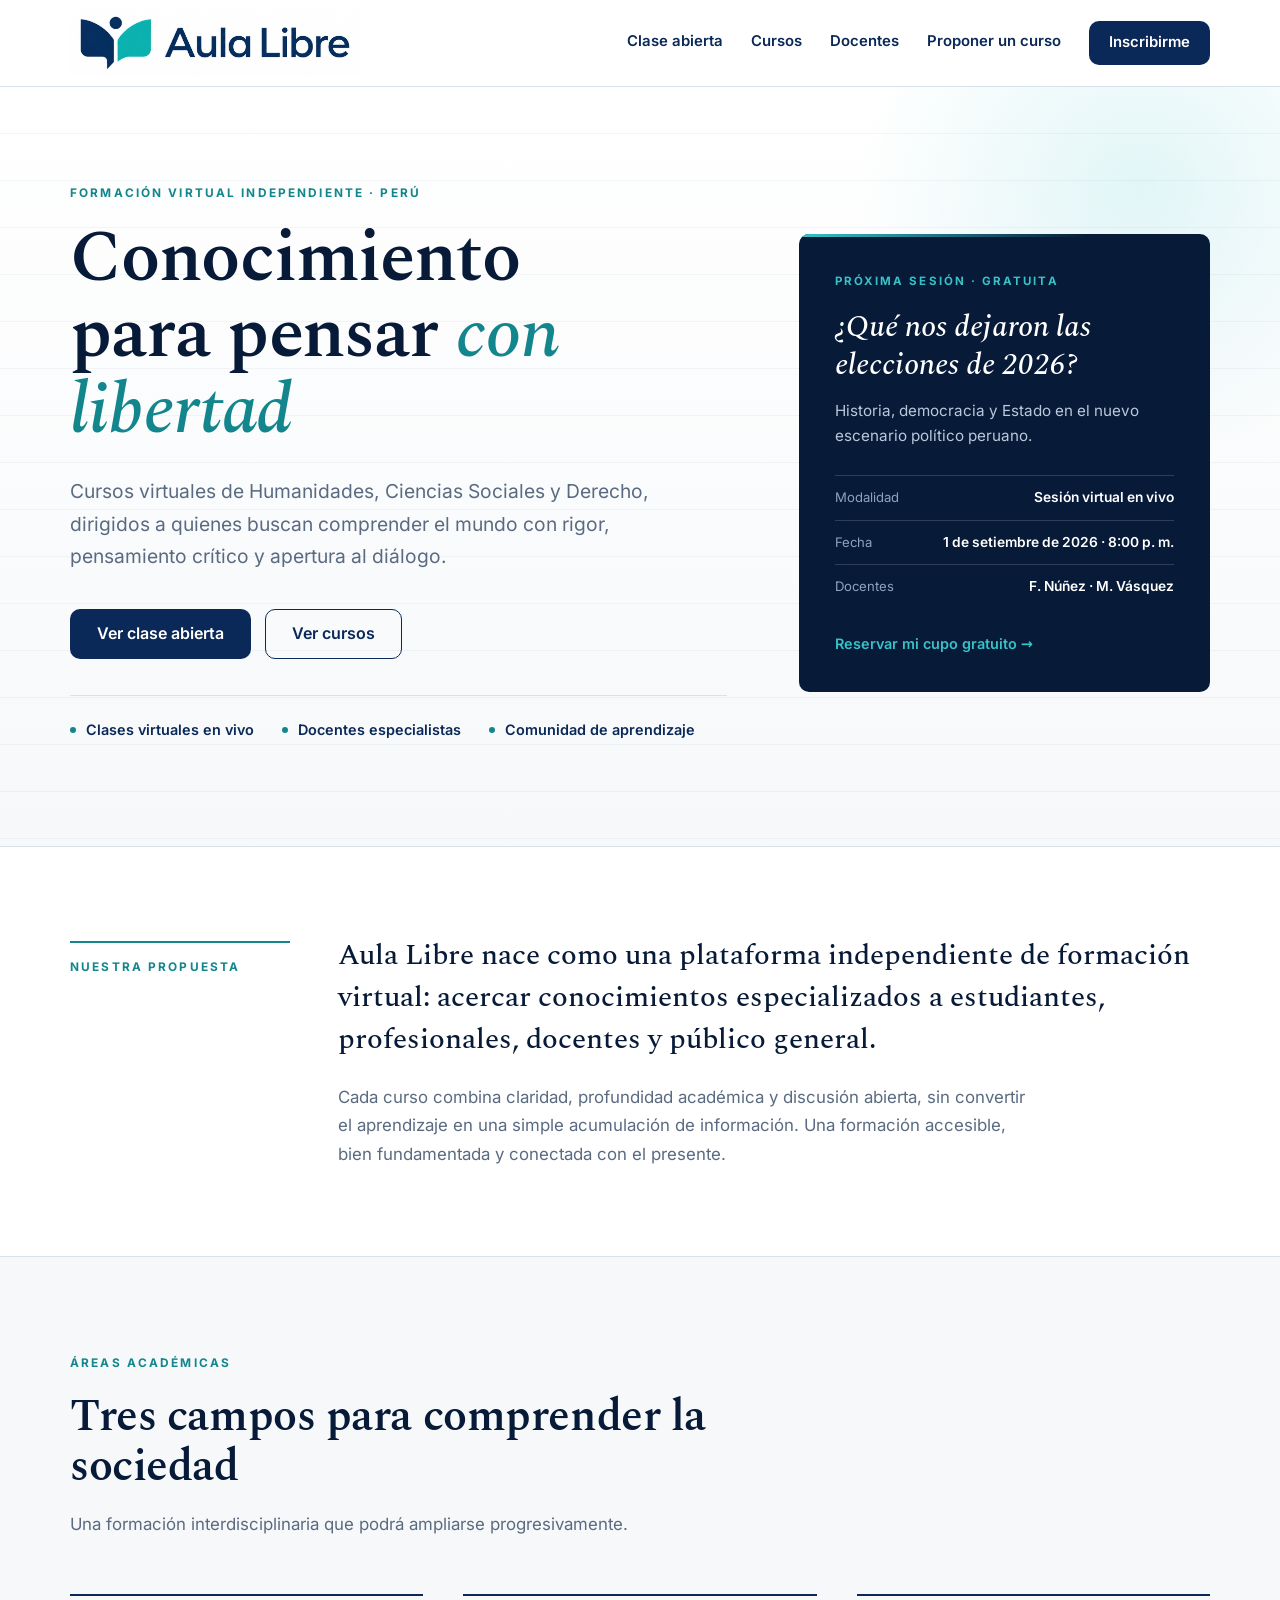
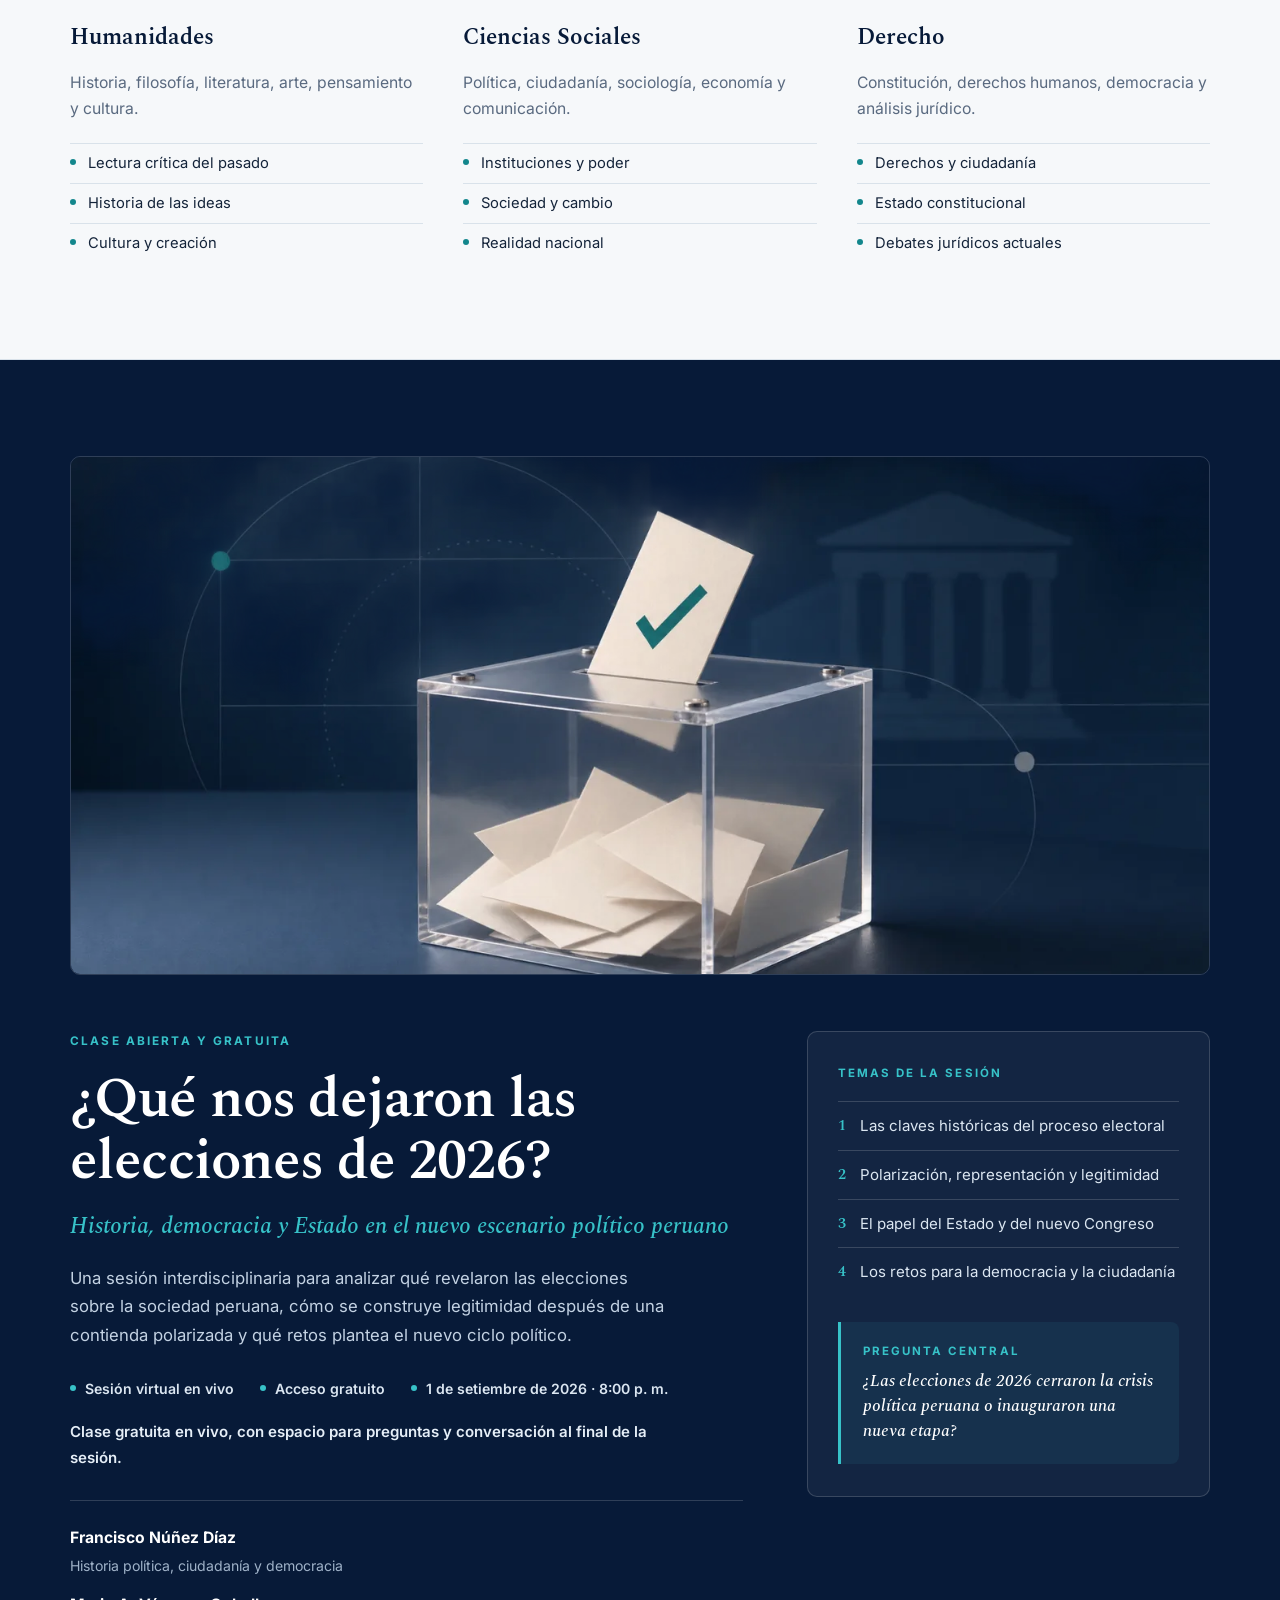
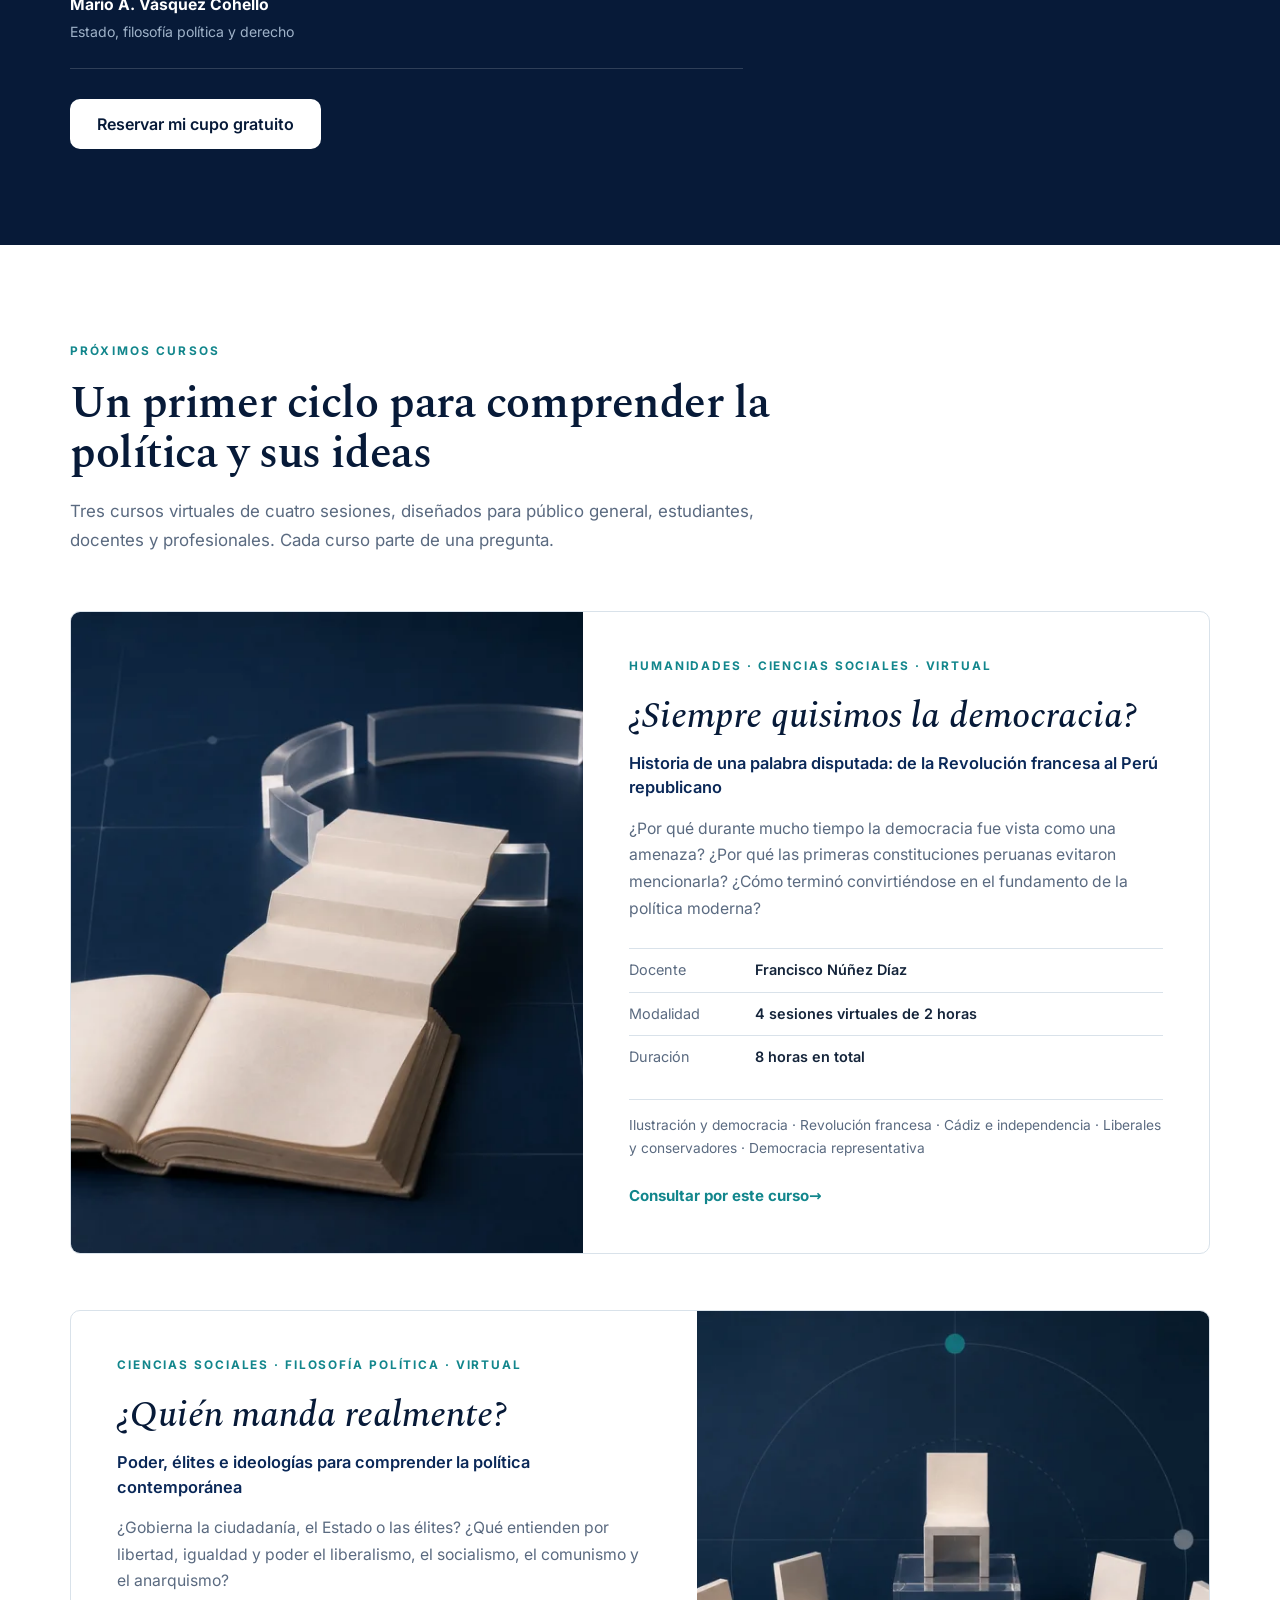
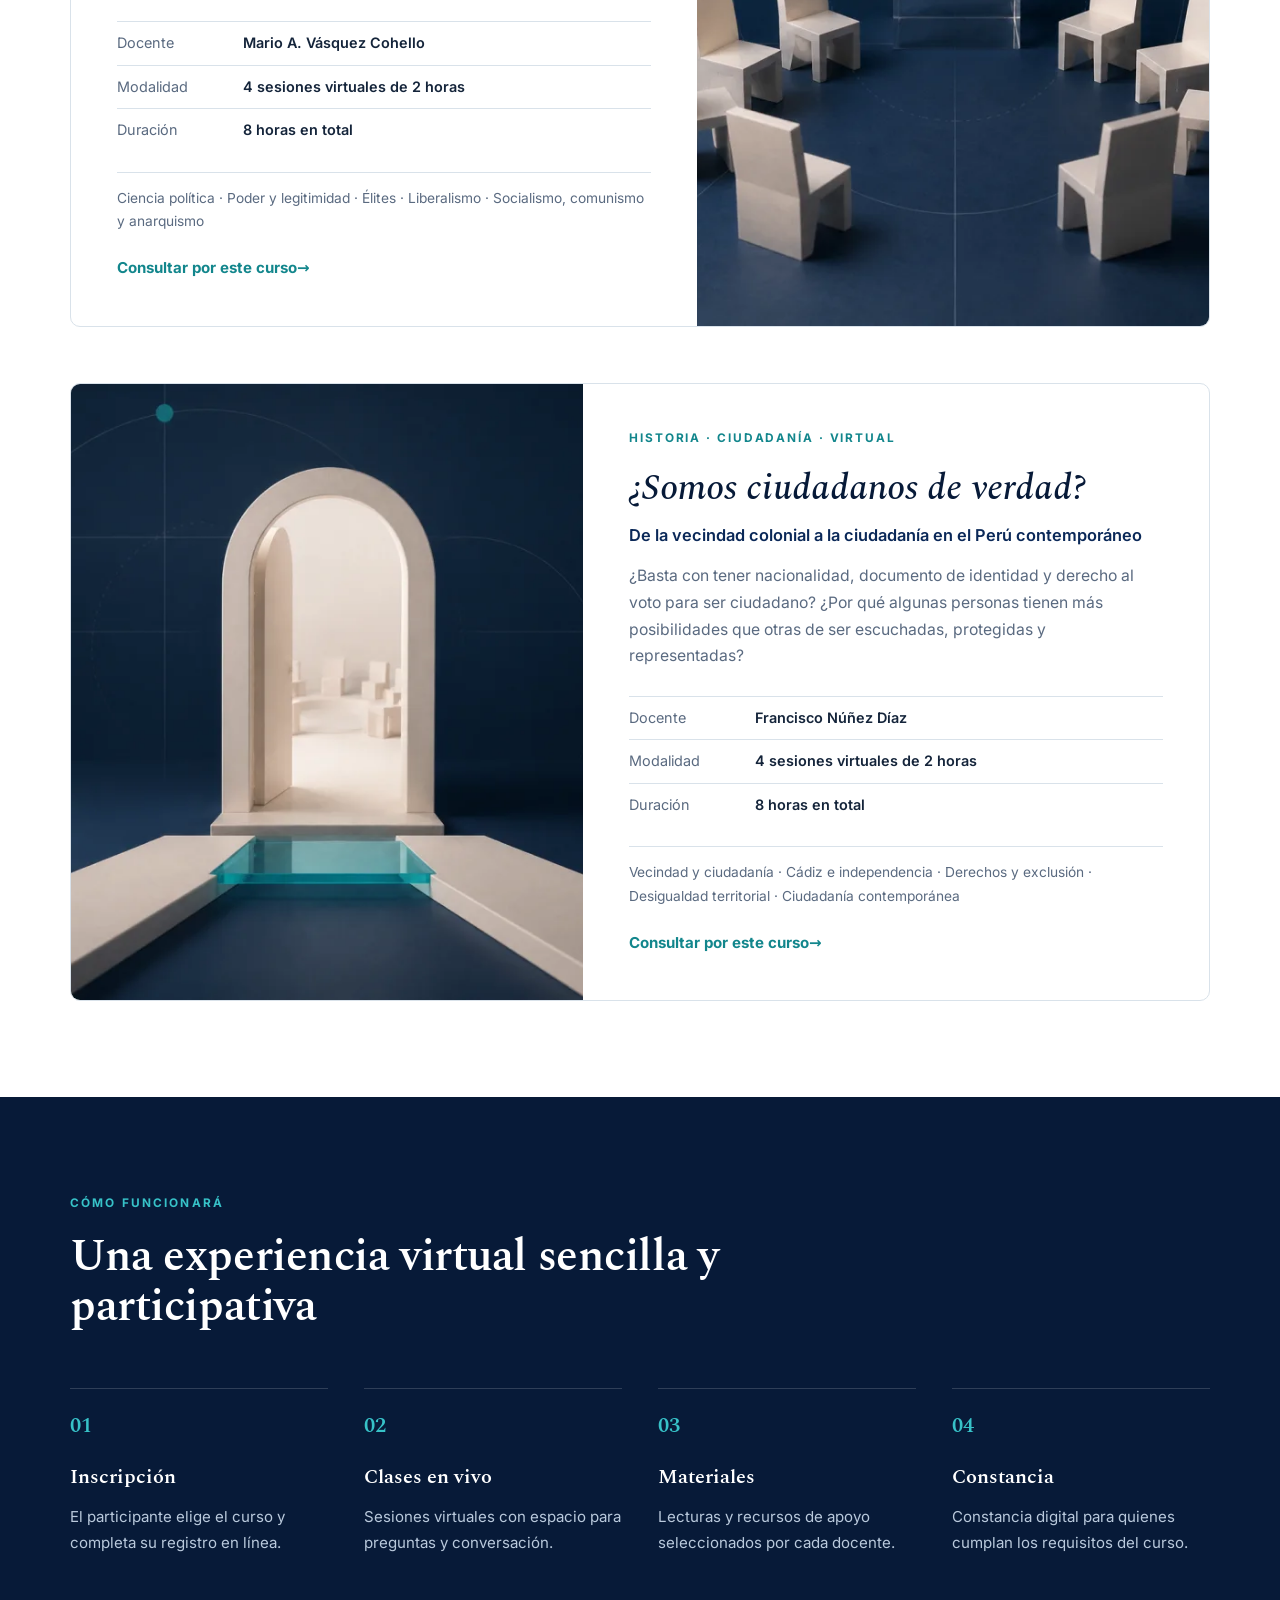
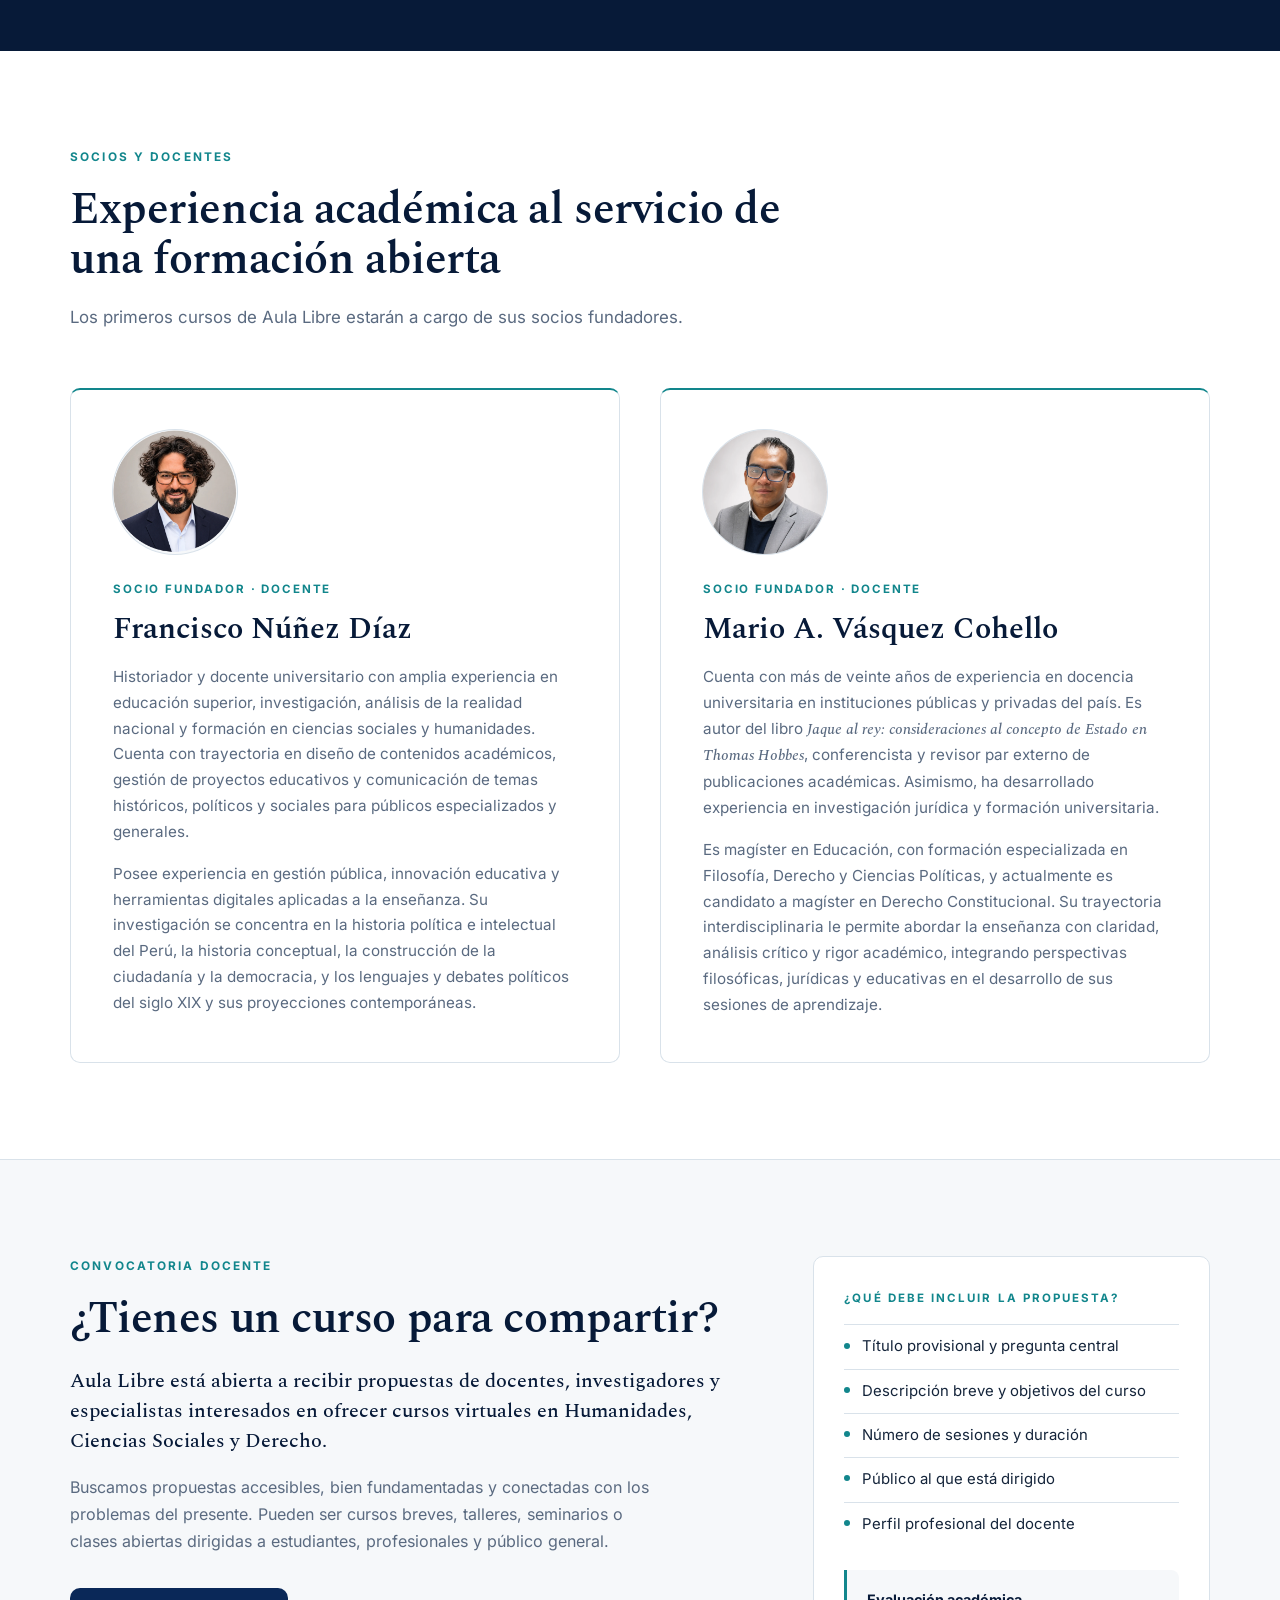
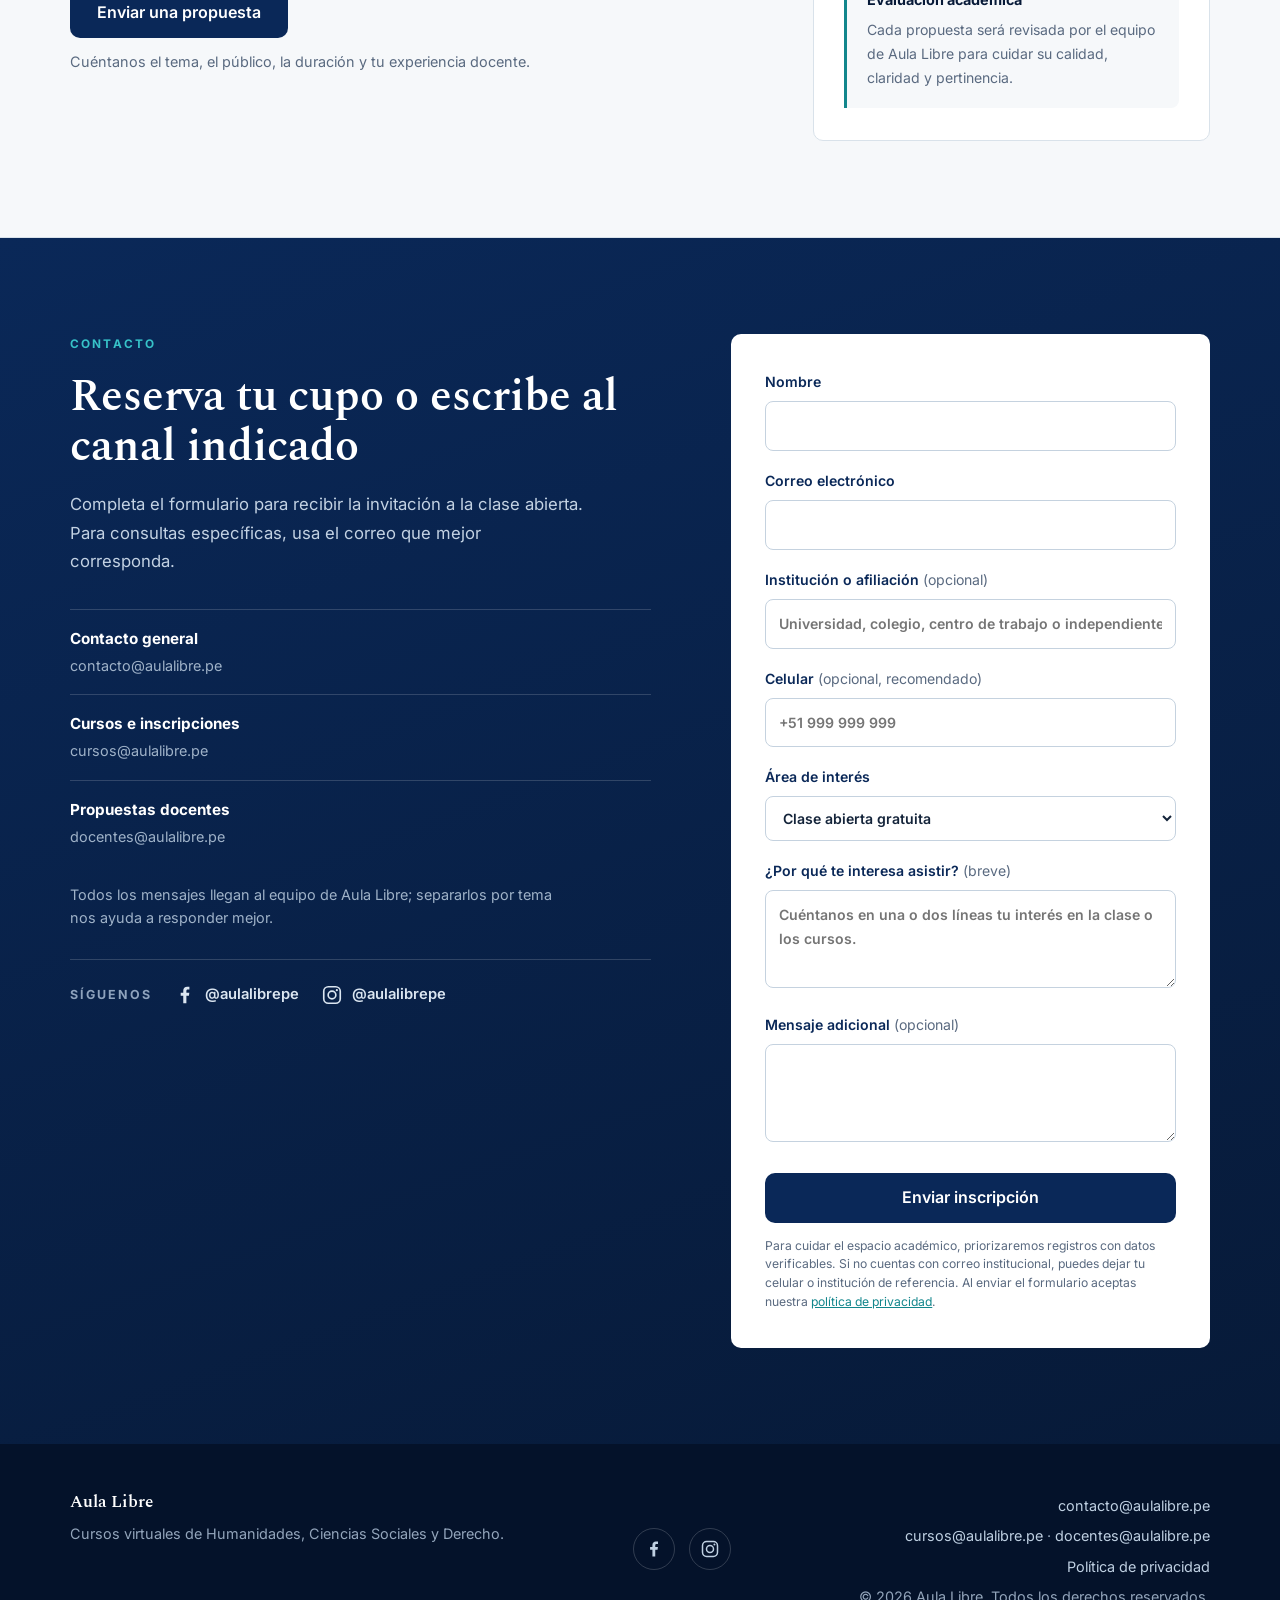
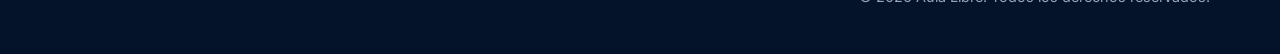
==== commit e4d7763f: "Update Mario Vasquez professional profile" ====
--- a/index.html
+++ b/index.html
@@ -318,8 +318,8 @@
           <div class="faculty-content">
             <p class="faculty-role">Socio fundador · Docente</p>
             <h3>Mario A. Vásquez Cohello</h3>
-            <p>Consultor externo de revistas indexadas y conferencista. Autor del libro <cite>Jaque al rey: consideraciones al concepto de Estado en Thomas Hobbes</cite>. Cuenta con más de veinte años de experiencia como docente en universidades públicas y privadas del país.</p>
-            <p>Ha laborado en el Instituto de Investigación Jurídica de la Facultad de Derecho de la Universidad de San Martín de Porres. Es magíster en Educación por la USMP, tiene estudios concluidos de la Maestría en Filosofía de la PUCP, es licenciado en Filosofía por la UNMSM y bachiller en Derecho y Ciencias Políticas por la UPN.</p>
+            <p>Cuenta con más de veinte años de experiencia en docencia universitaria en instituciones públicas y privadas del país. Es autor del libro <cite>Jaque al rey: consideraciones al concepto de Estado en Thomas Hobbes</cite>, conferencista y revisor par externo de publicaciones académicas. Asimismo, ha desarrollado experiencia en investigación jurídica y formación universitaria.</p>
+            <p>Es magíster en Educación, con formación especializada en Filosofía, Derecho y Ciencias Políticas, y actualmente es candidato a magíster en Derecho Constitucional. Su trayectoria interdisciplinaria le permite abordar la enseñanza con claridad, análisis crítico y rigor académico, integrando perspectivas filosóficas, jurídicas y educativas en el desarrollo de sus sesiones de aprendizaje.</p>
           </div>
         </article>
 
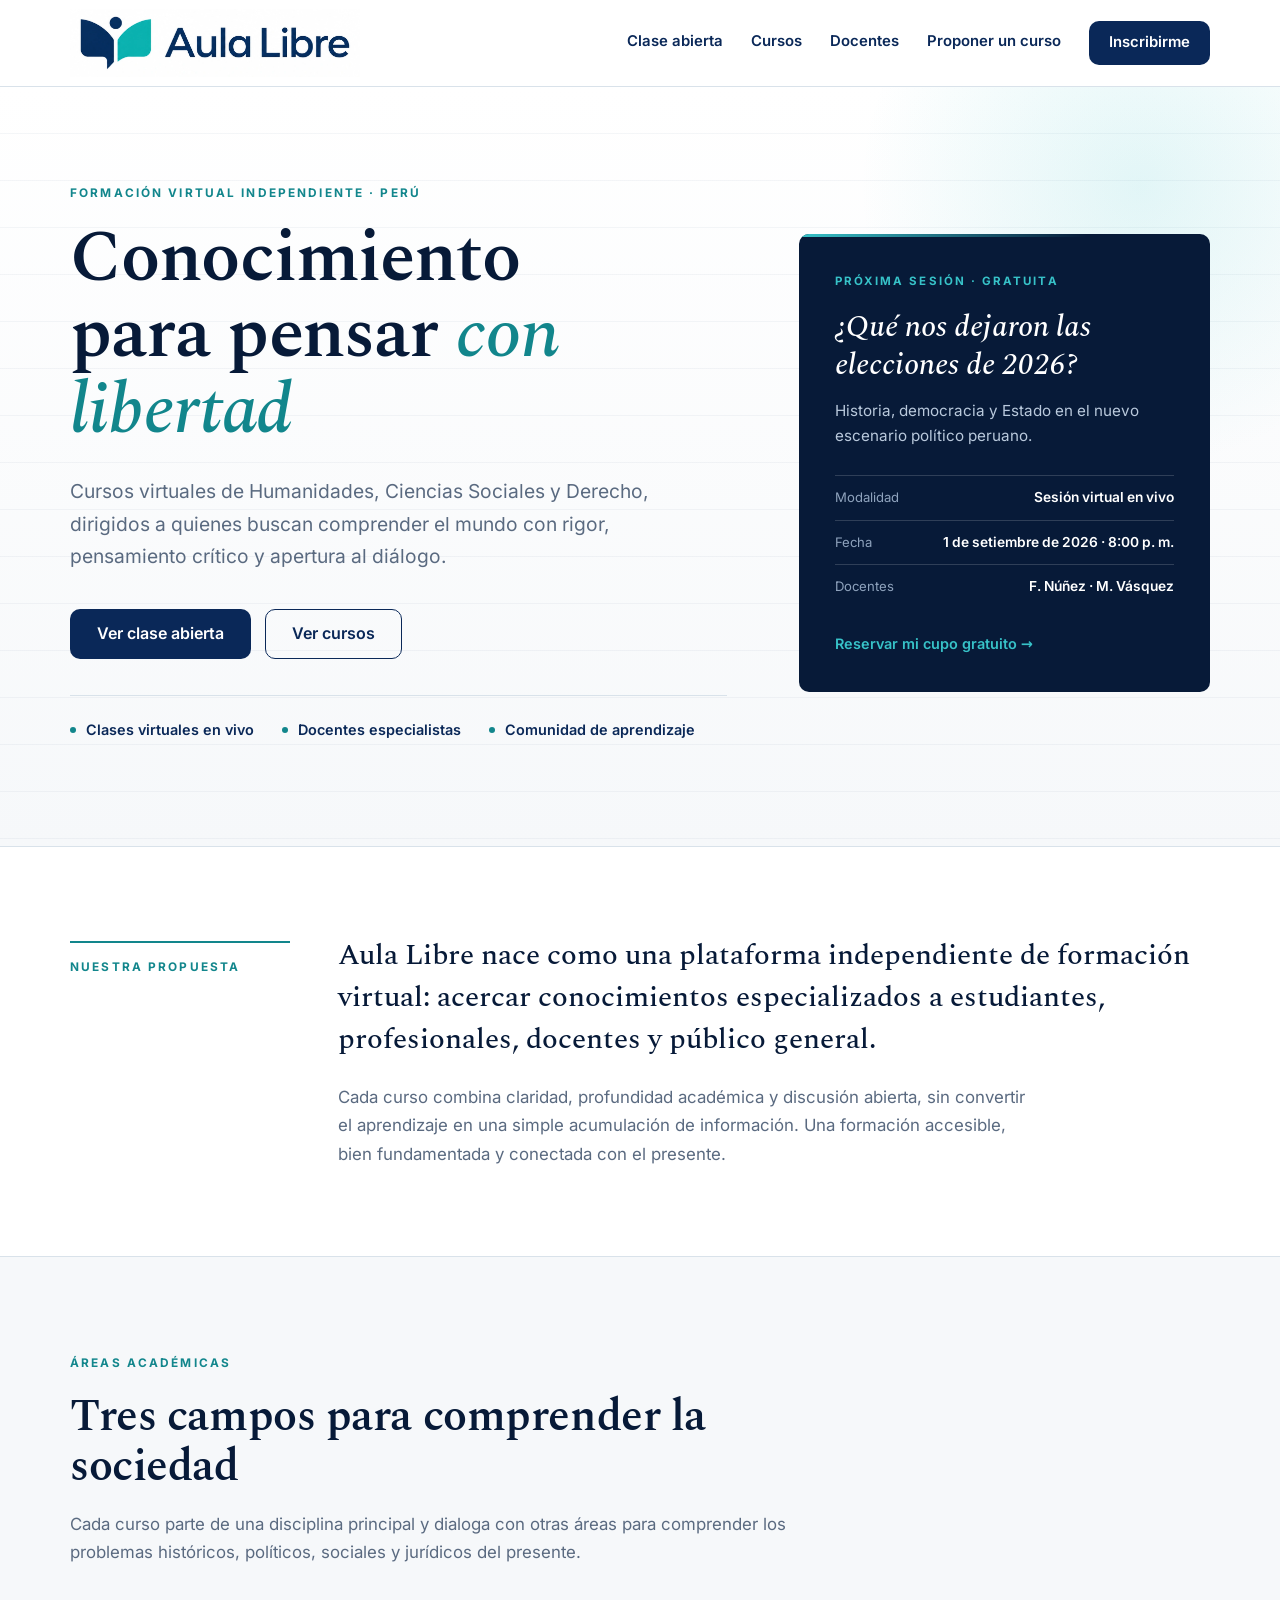
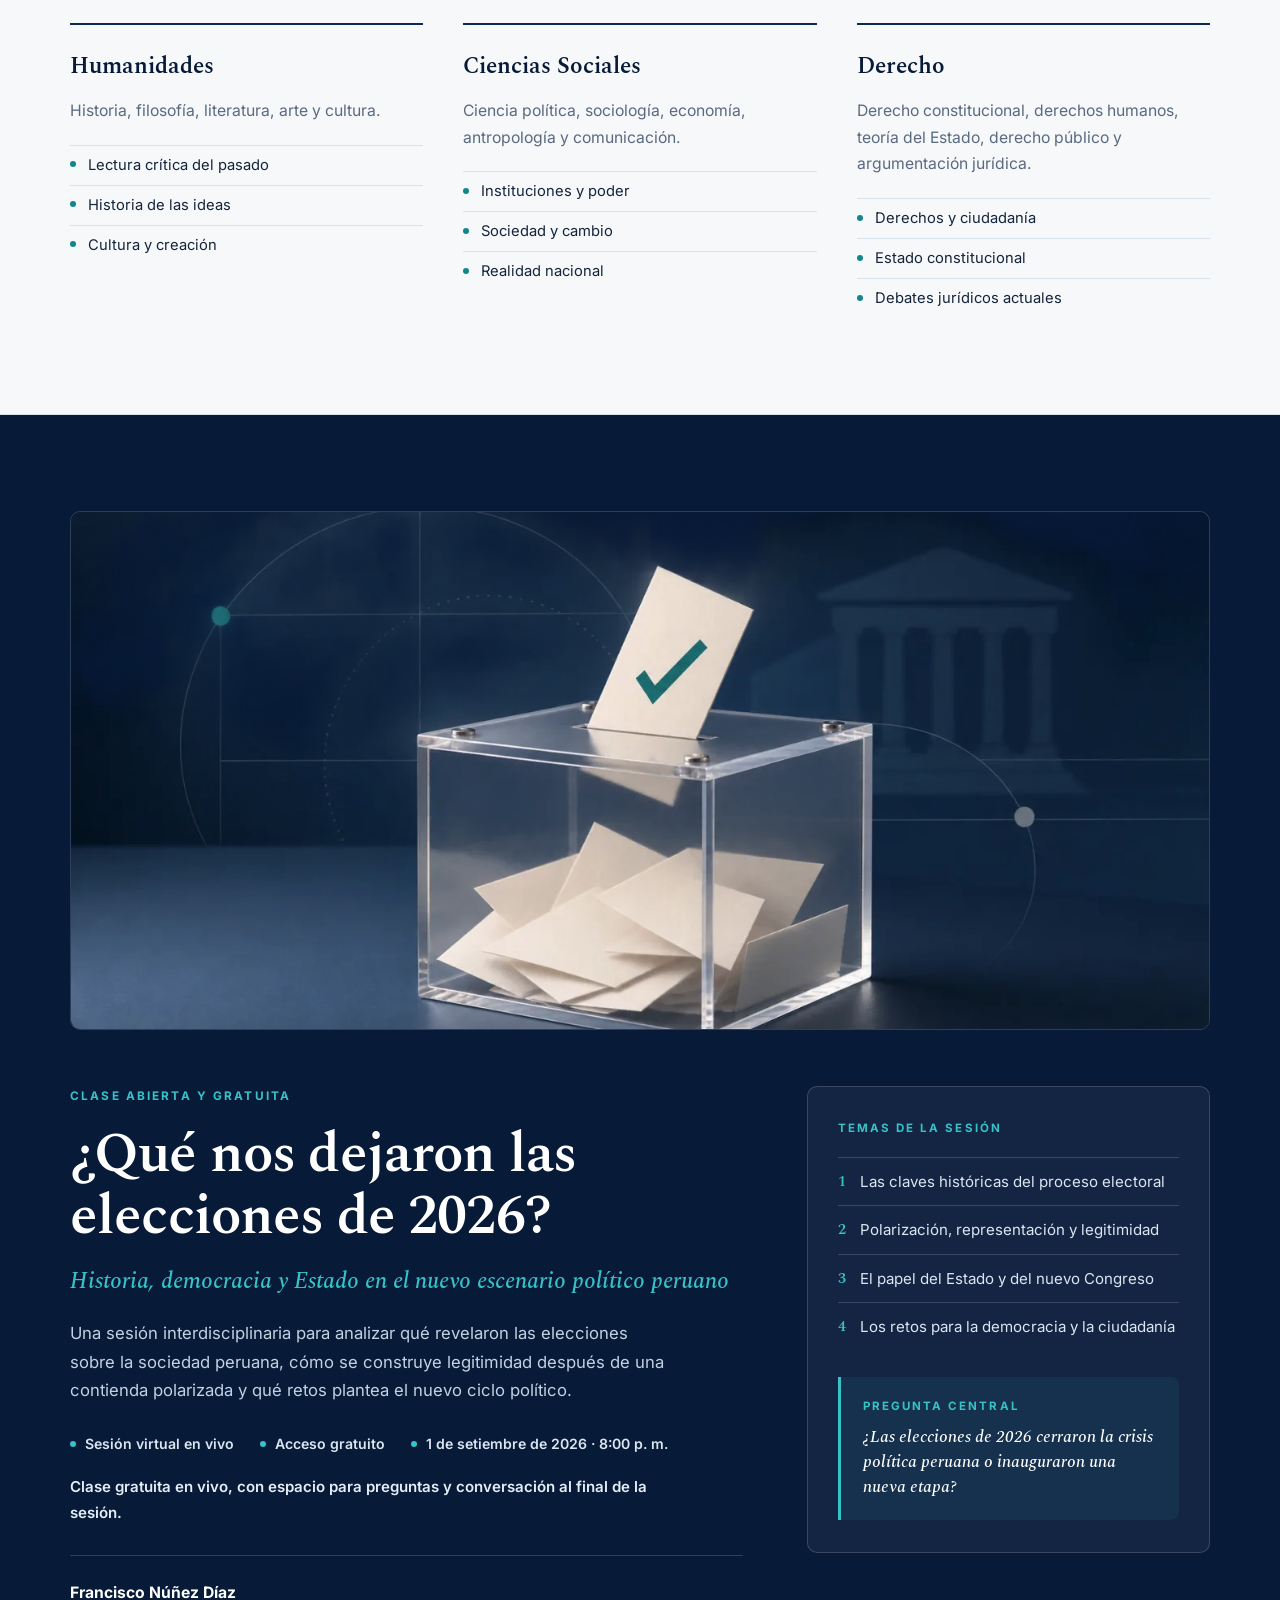
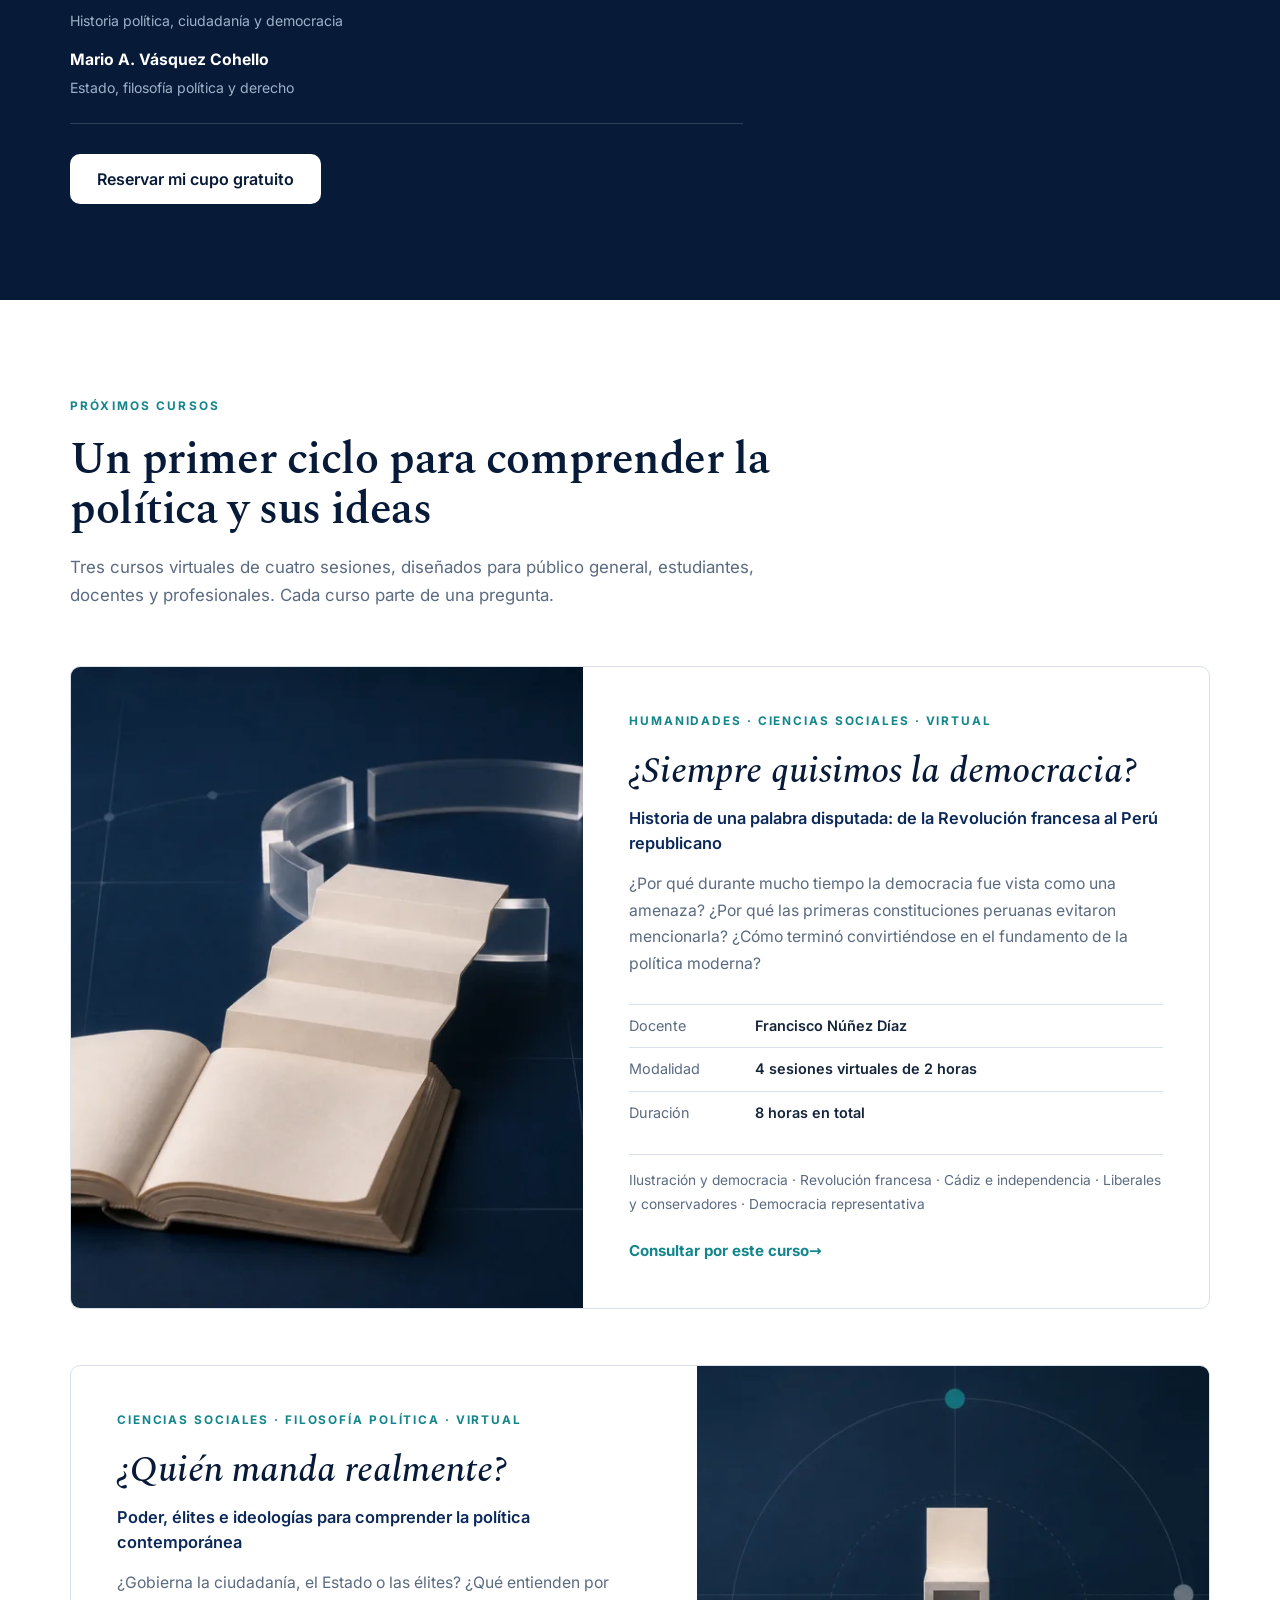
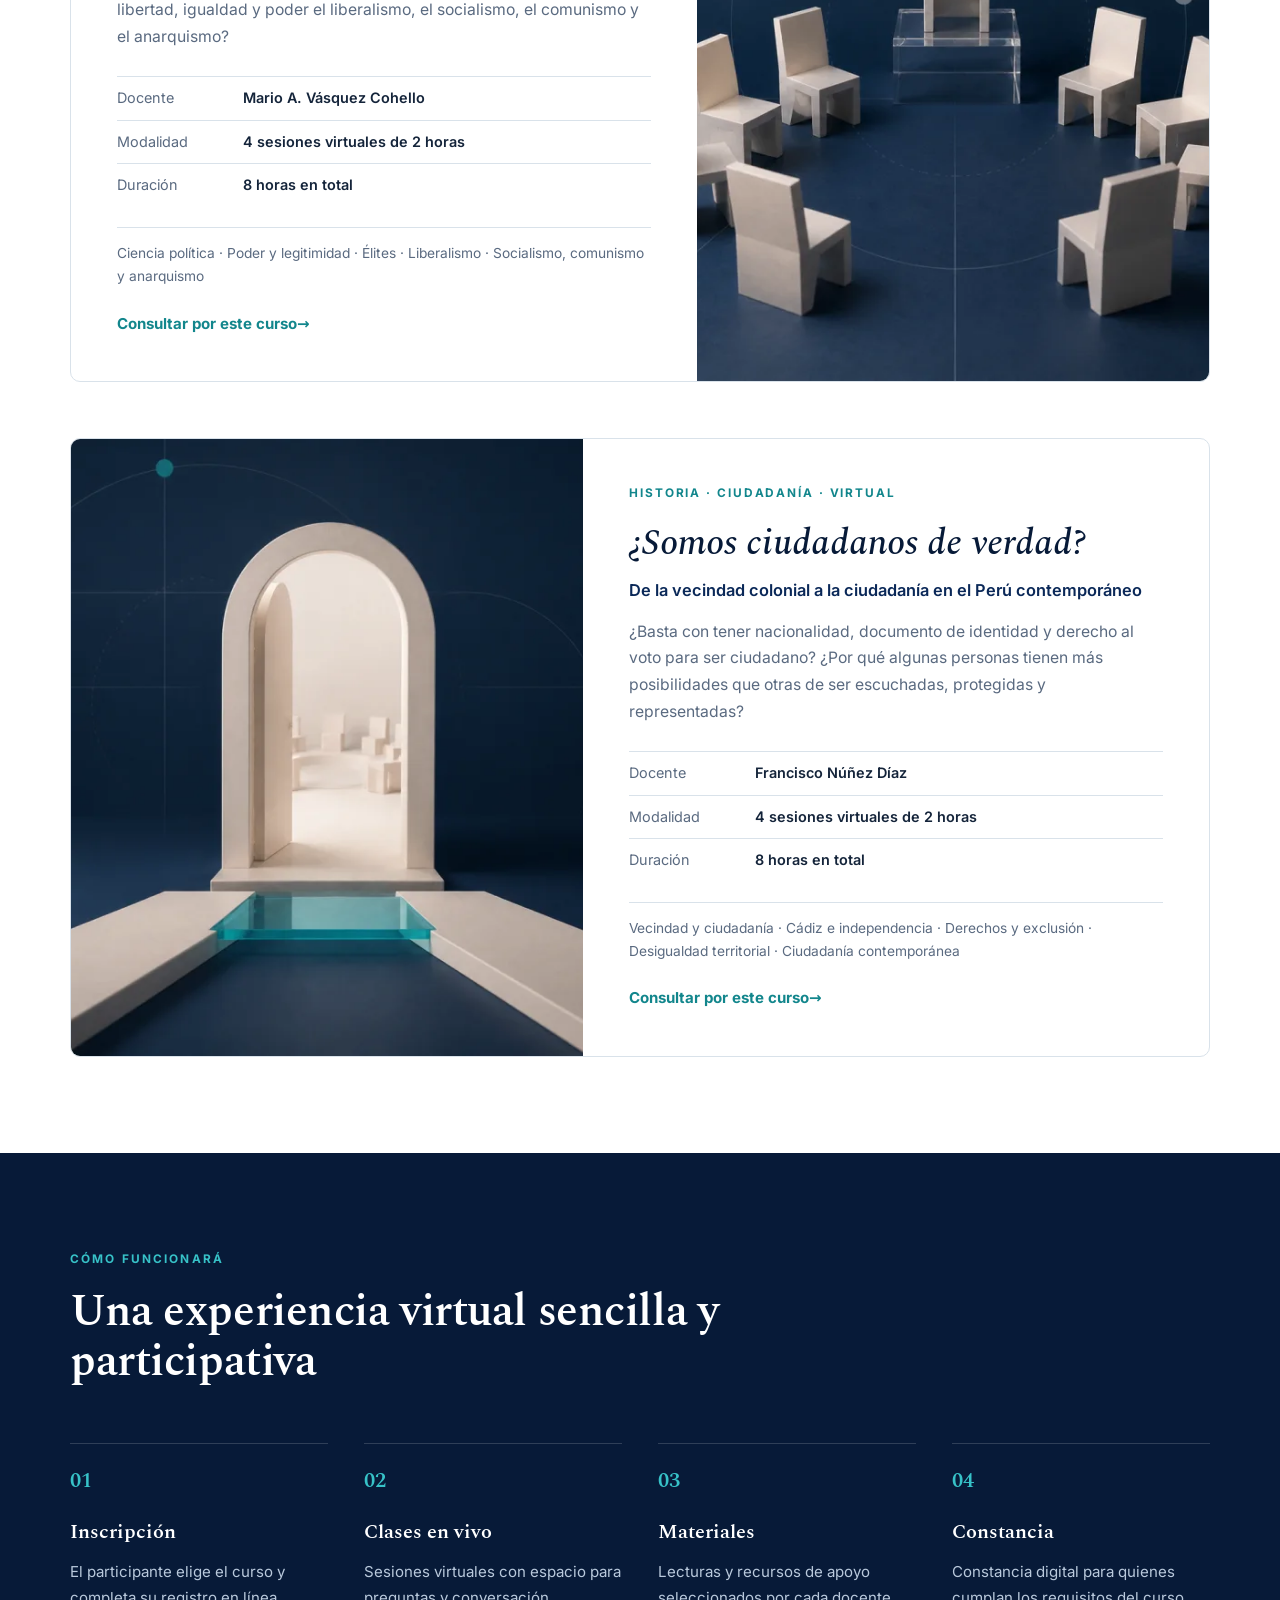
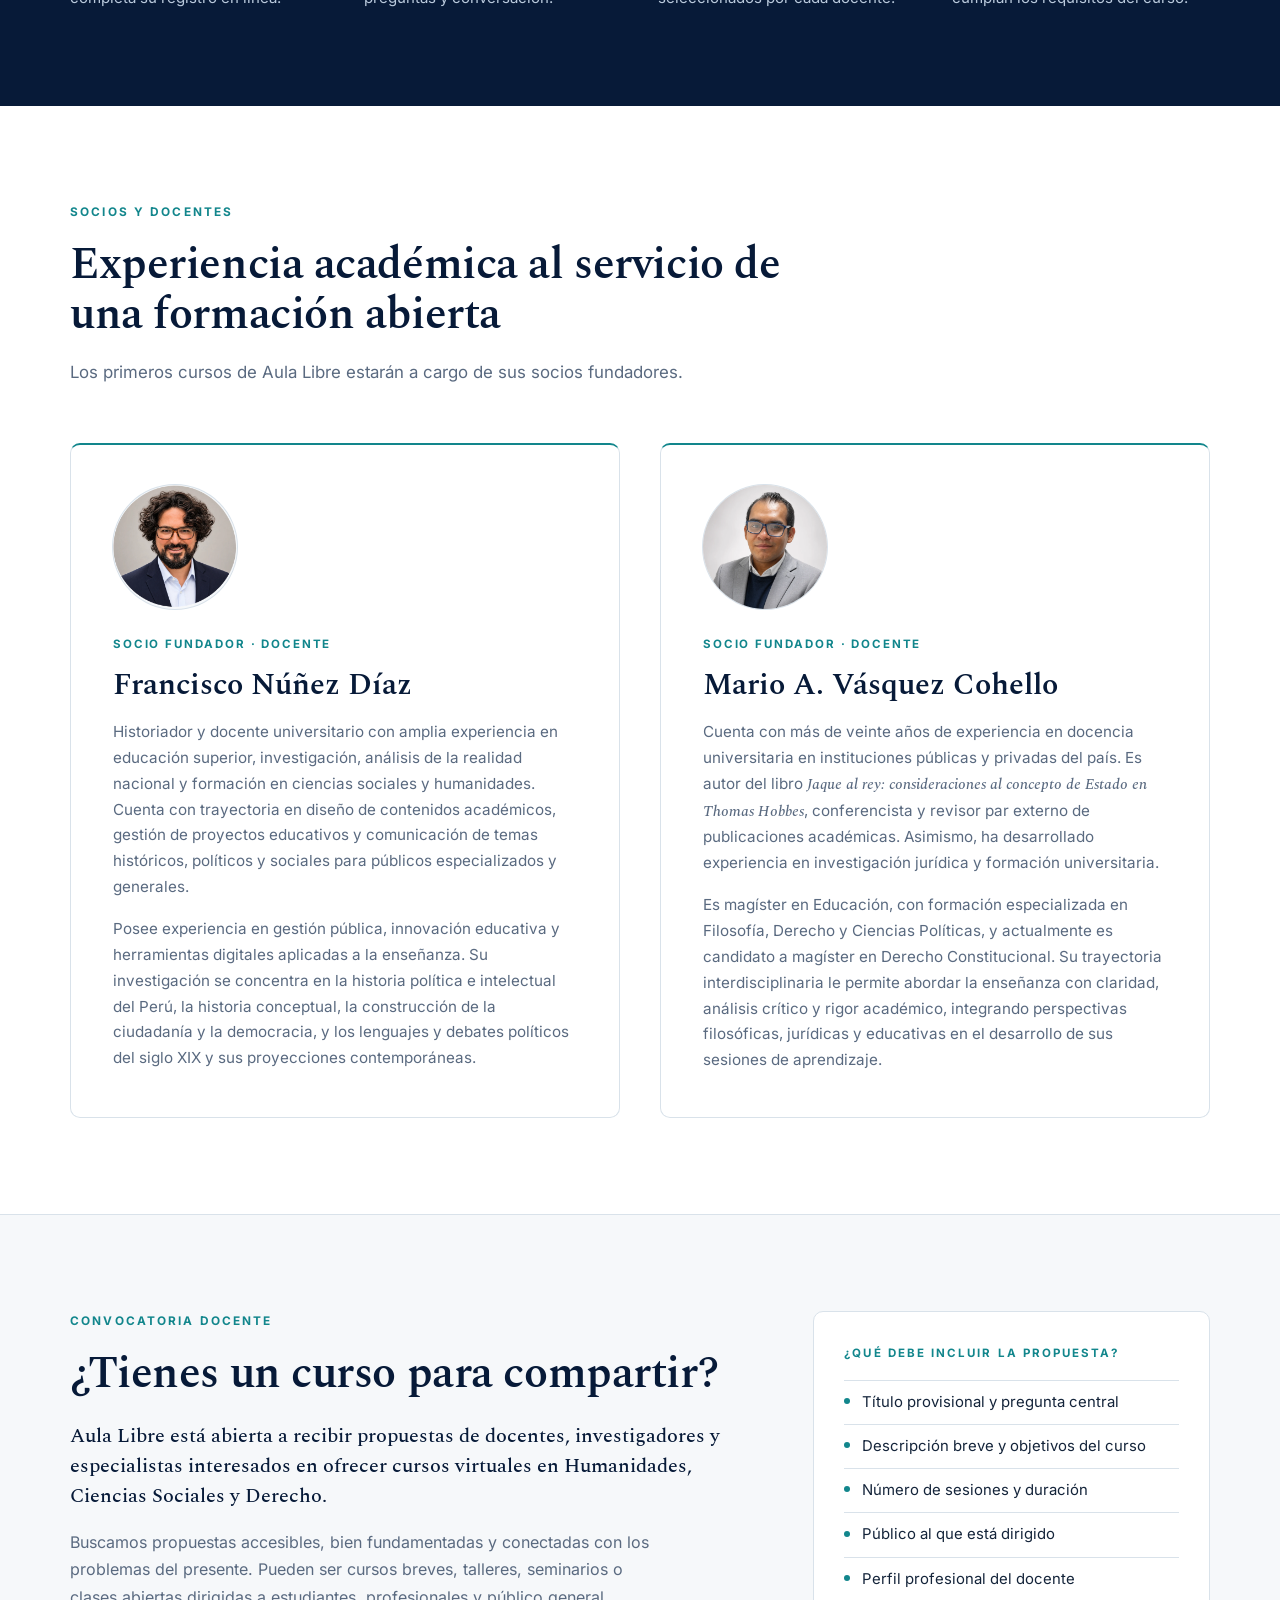
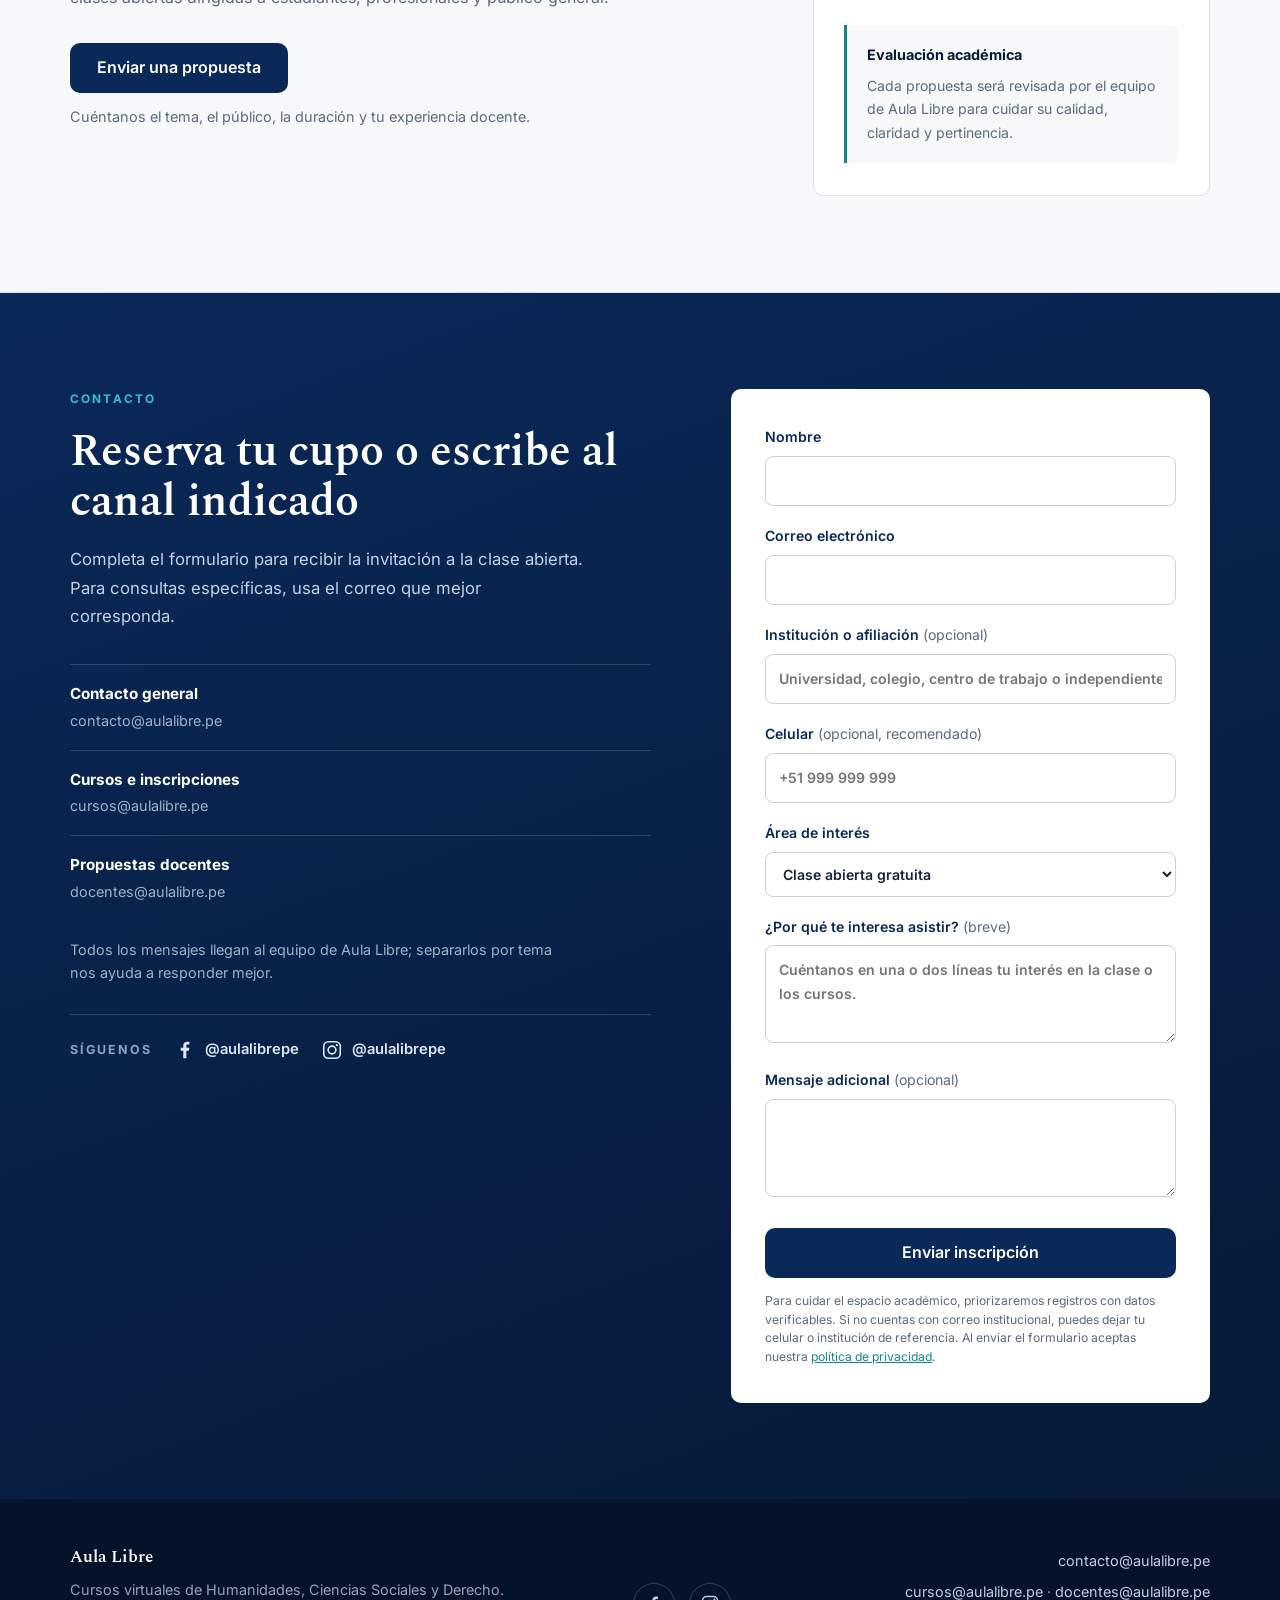
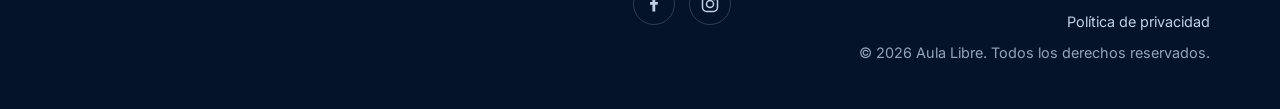
==== commit c03fecc3: "Refine academic areas" ====
--- a/index.html
+++ b/index.html
@@ -120,12 +120,12 @@
       <div class="section-head">
         <p class="eyebrow">Áreas académicas</p>
         <h2>Tres campos para comprender la sociedad</h2>
-        <p class="section-intro">Una formación interdisciplinaria que podrá ampliarse progresivamente.</p>
+        <p class="section-intro">Cada curso parte de una disciplina principal y dialoga con otras áreas para comprender los problemas históricos, políticos, sociales y jurídicos del presente.</p>
       </div>
       <div class="area-grid">
         <article class="area-card">
           <h3>Humanidades</h3>
-          <p>Historia, filosofía, literatura, arte, pensamiento y cultura.</p>
+          <p>Historia, filosofía, literatura, arte y cultura.</p>
           <ul>
             <li>Lectura crítica del pasado</li>
             <li>Historia de las ideas</li>
@@ -134,7 +134,7 @@
         </article>
         <article class="area-card">
           <h3>Ciencias Sociales</h3>
-          <p>Política, ciudadanía, sociología, economía y comunicación.</p>
+          <p>Ciencia política, sociología, economía, antropología y comunicación.</p>
           <ul>
             <li>Instituciones y poder</li>
             <li>Sociedad y cambio</li>
@@ -143,7 +143,7 @@
         </article>
         <article class="area-card">
           <h3>Derecho</h3>
-          <p>Constitución, derechos humanos, democracia y análisis jurídico.</p>
+          <p>Derecho constitucional, derechos humanos, teoría del Estado, derecho público y argumentación jurídica.</p>
           <ul>
             <li>Derechos y ciudadanía</li>
             <li>Estado constitucional</li>
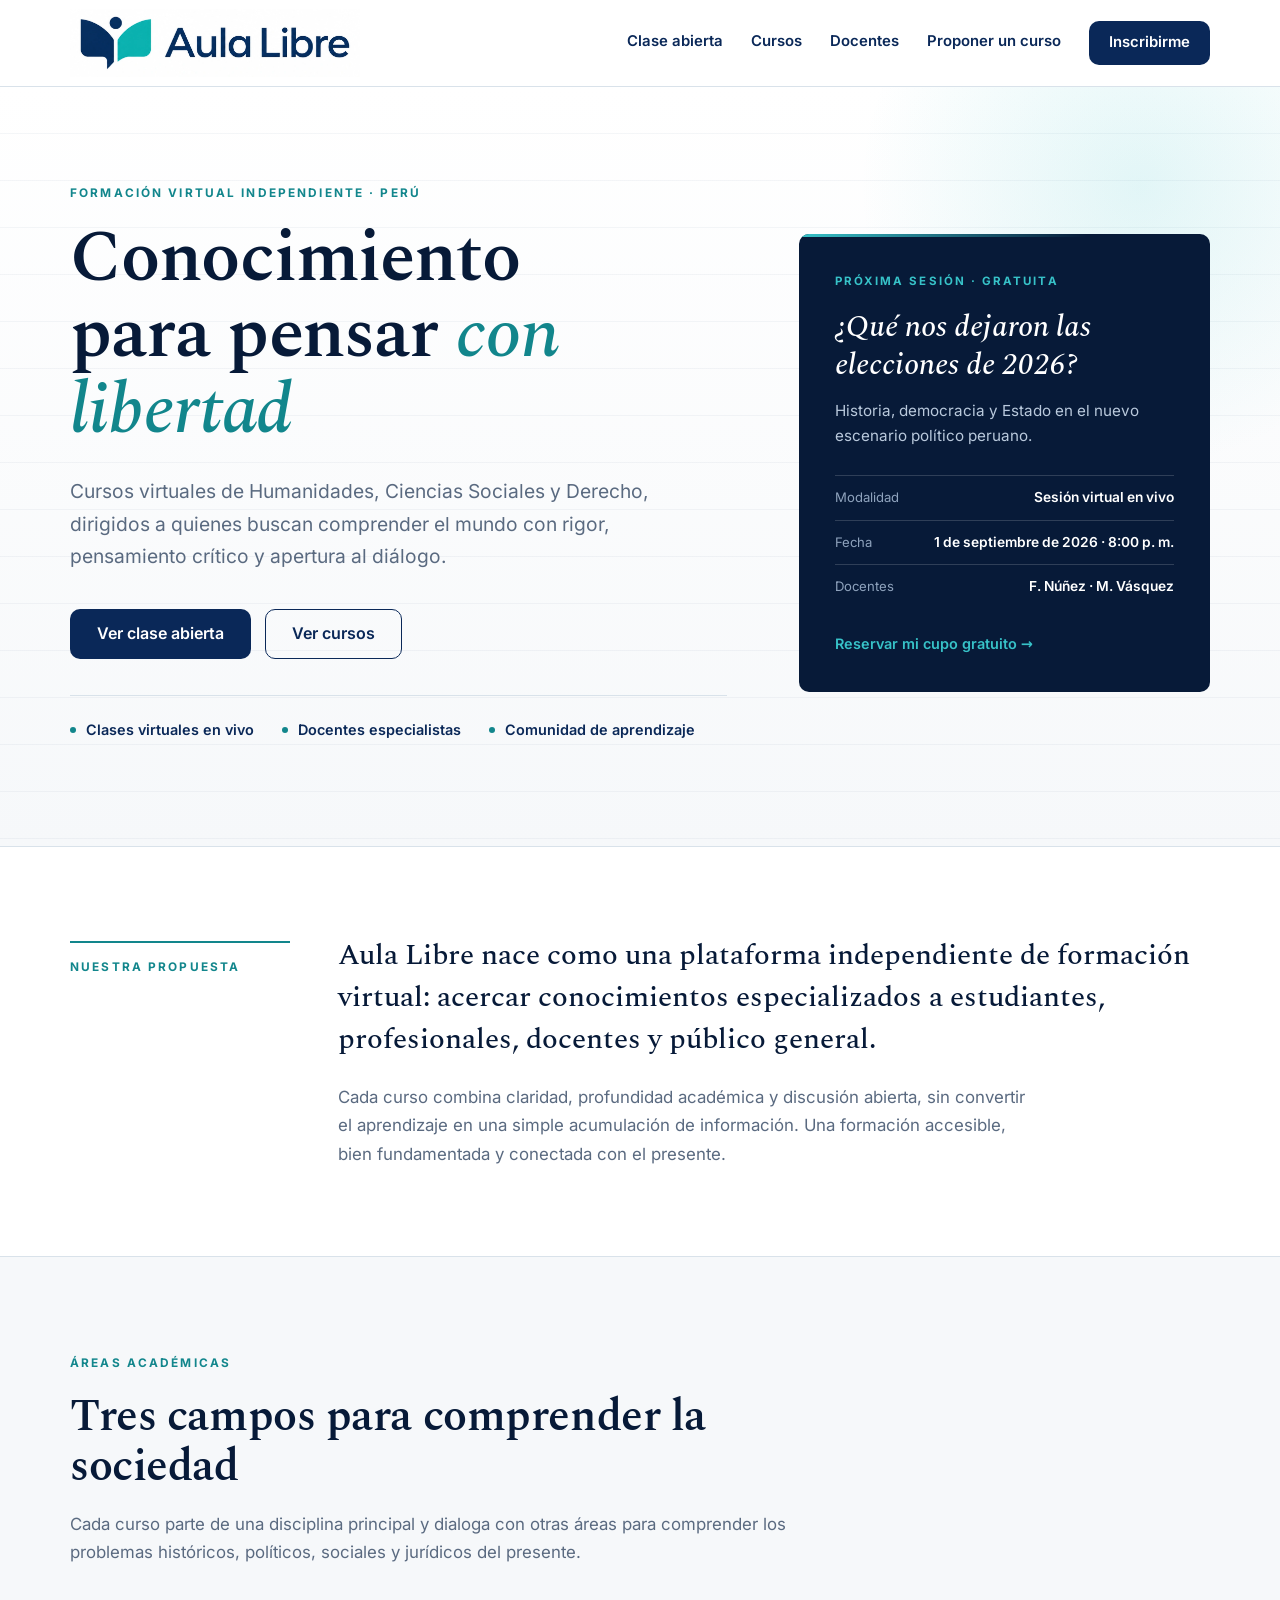
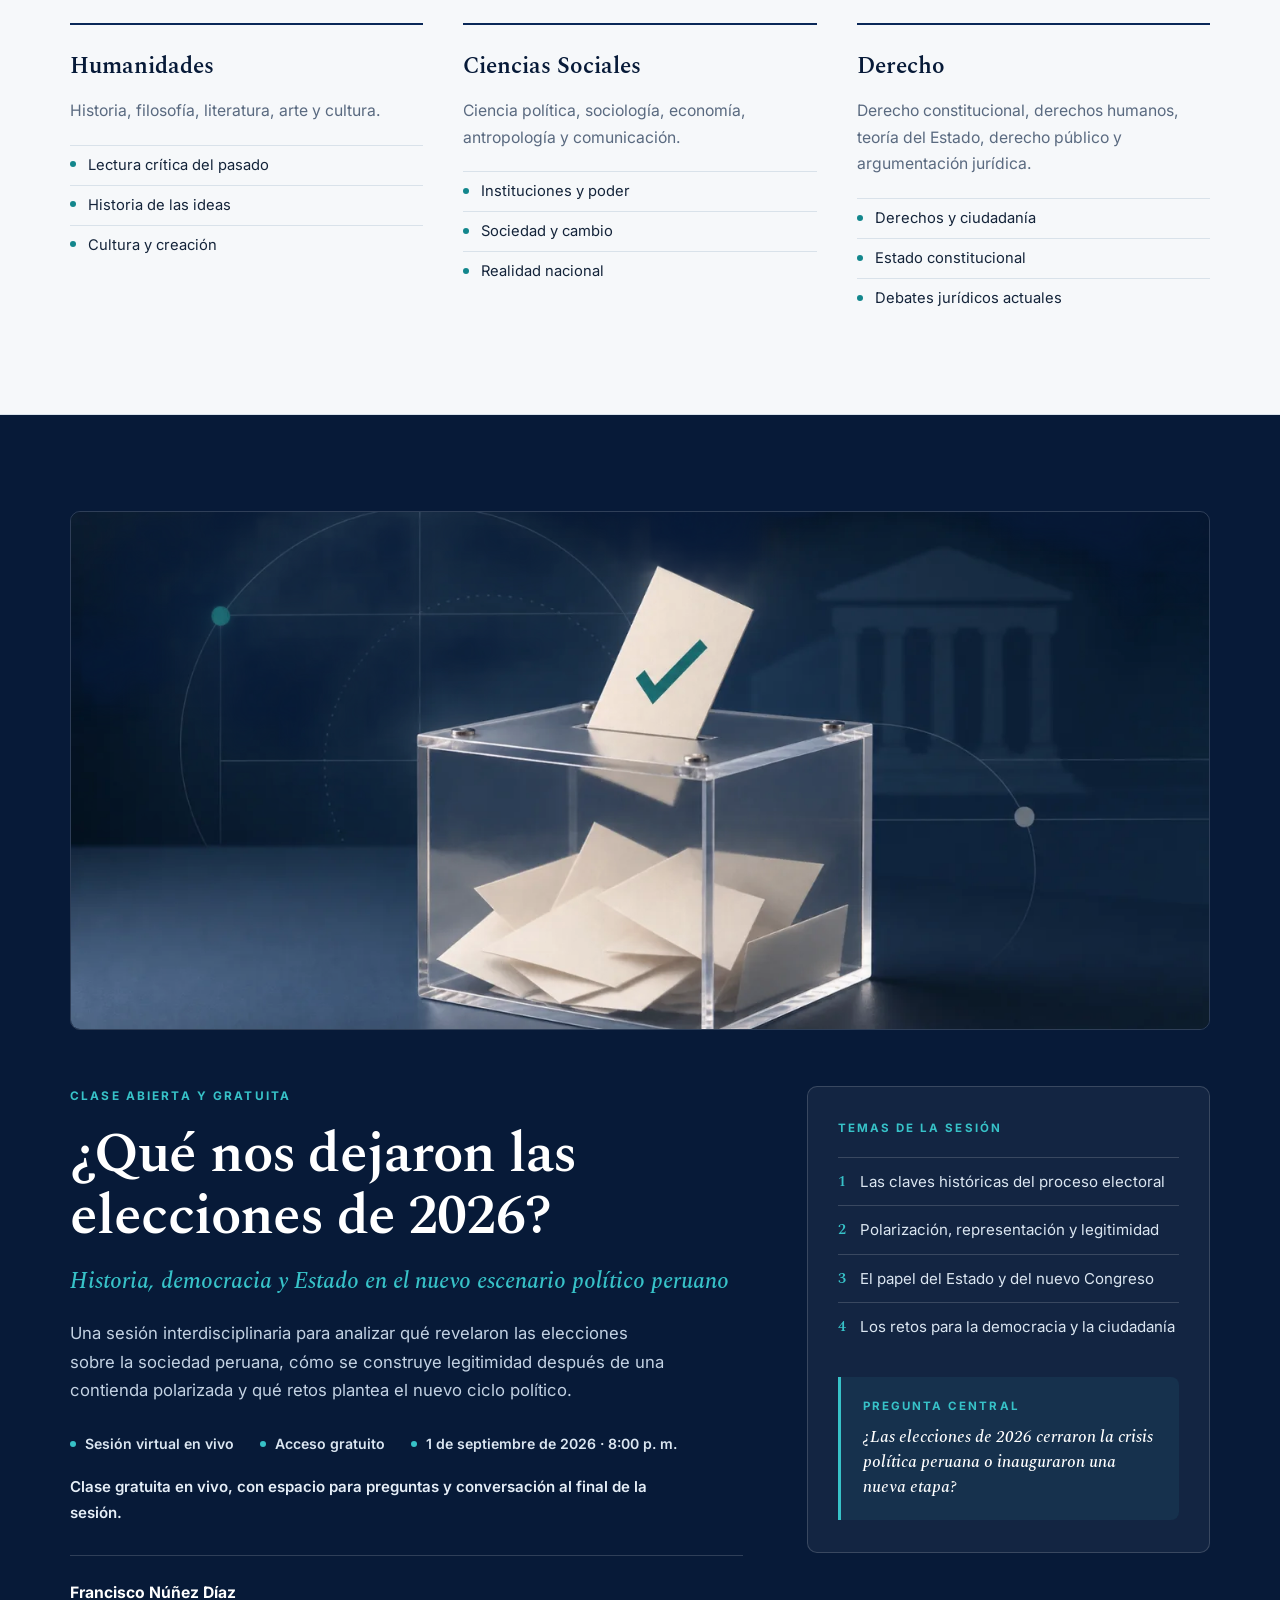
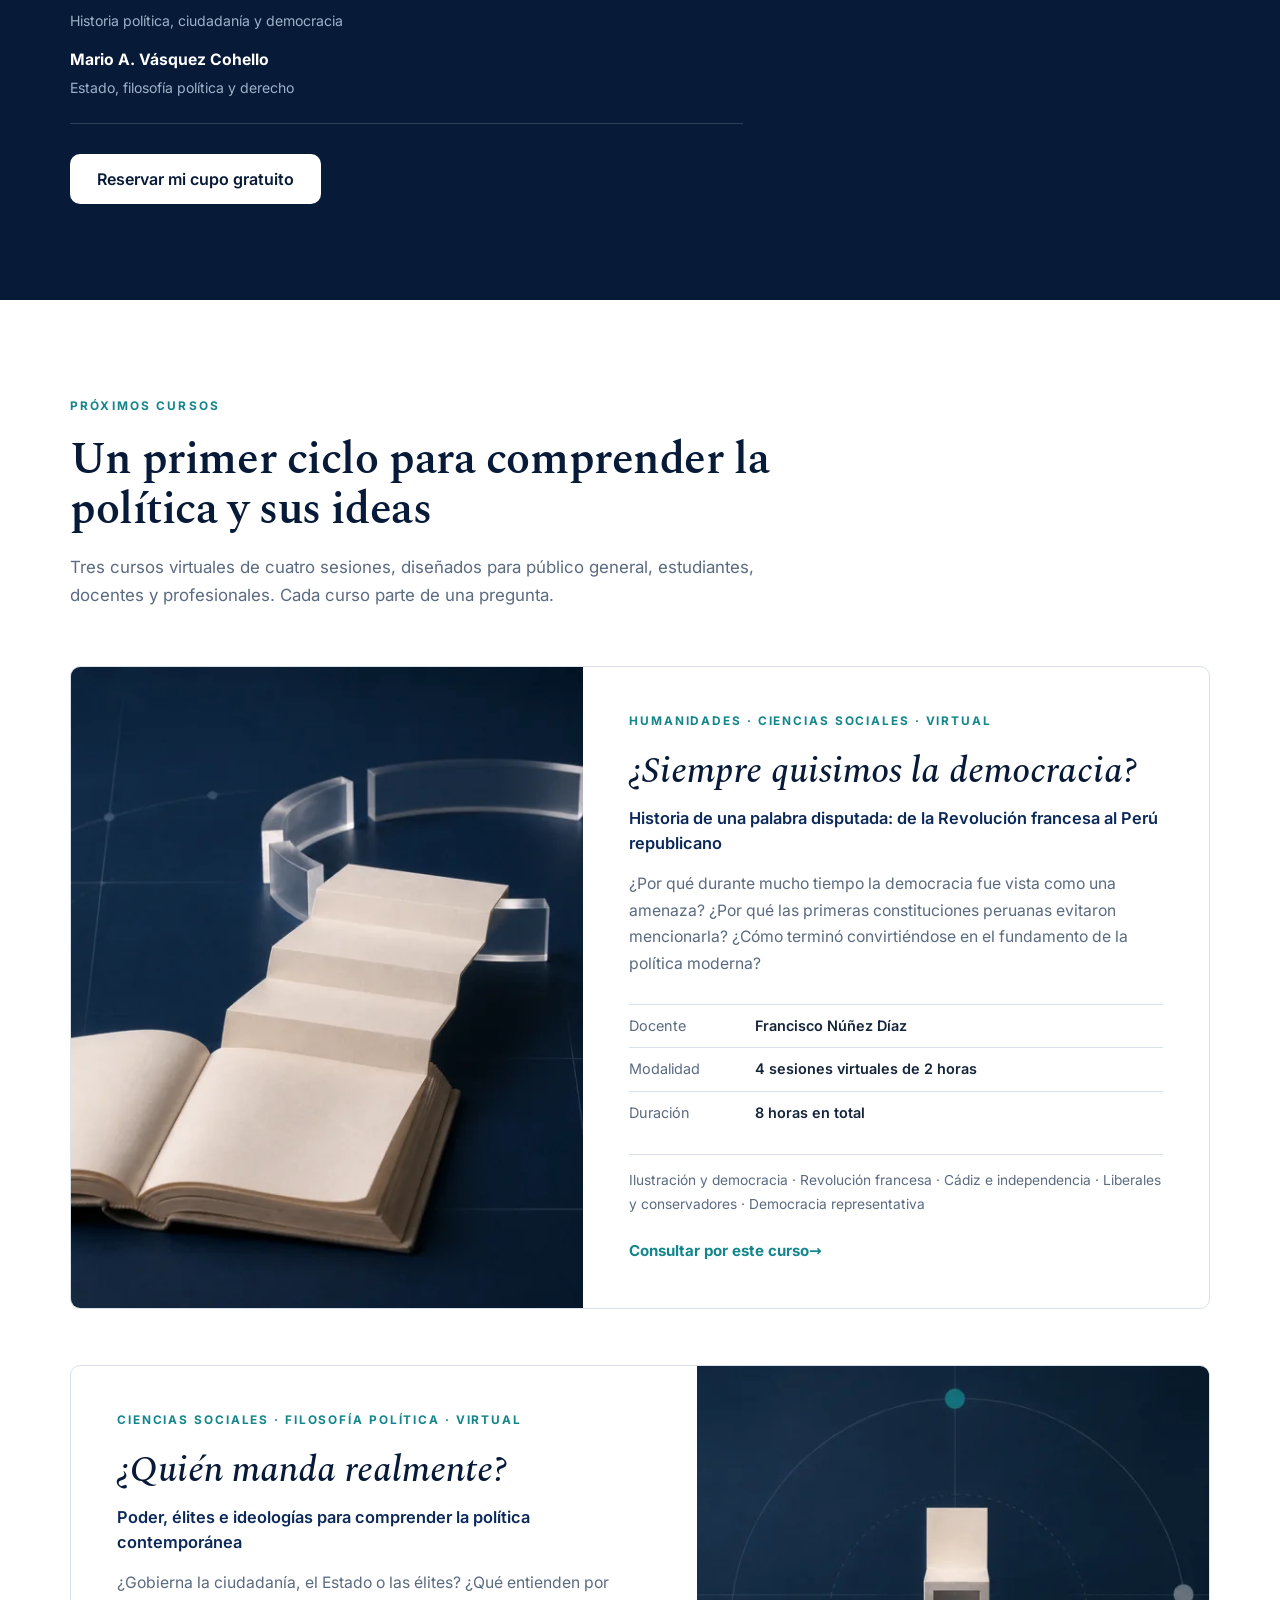
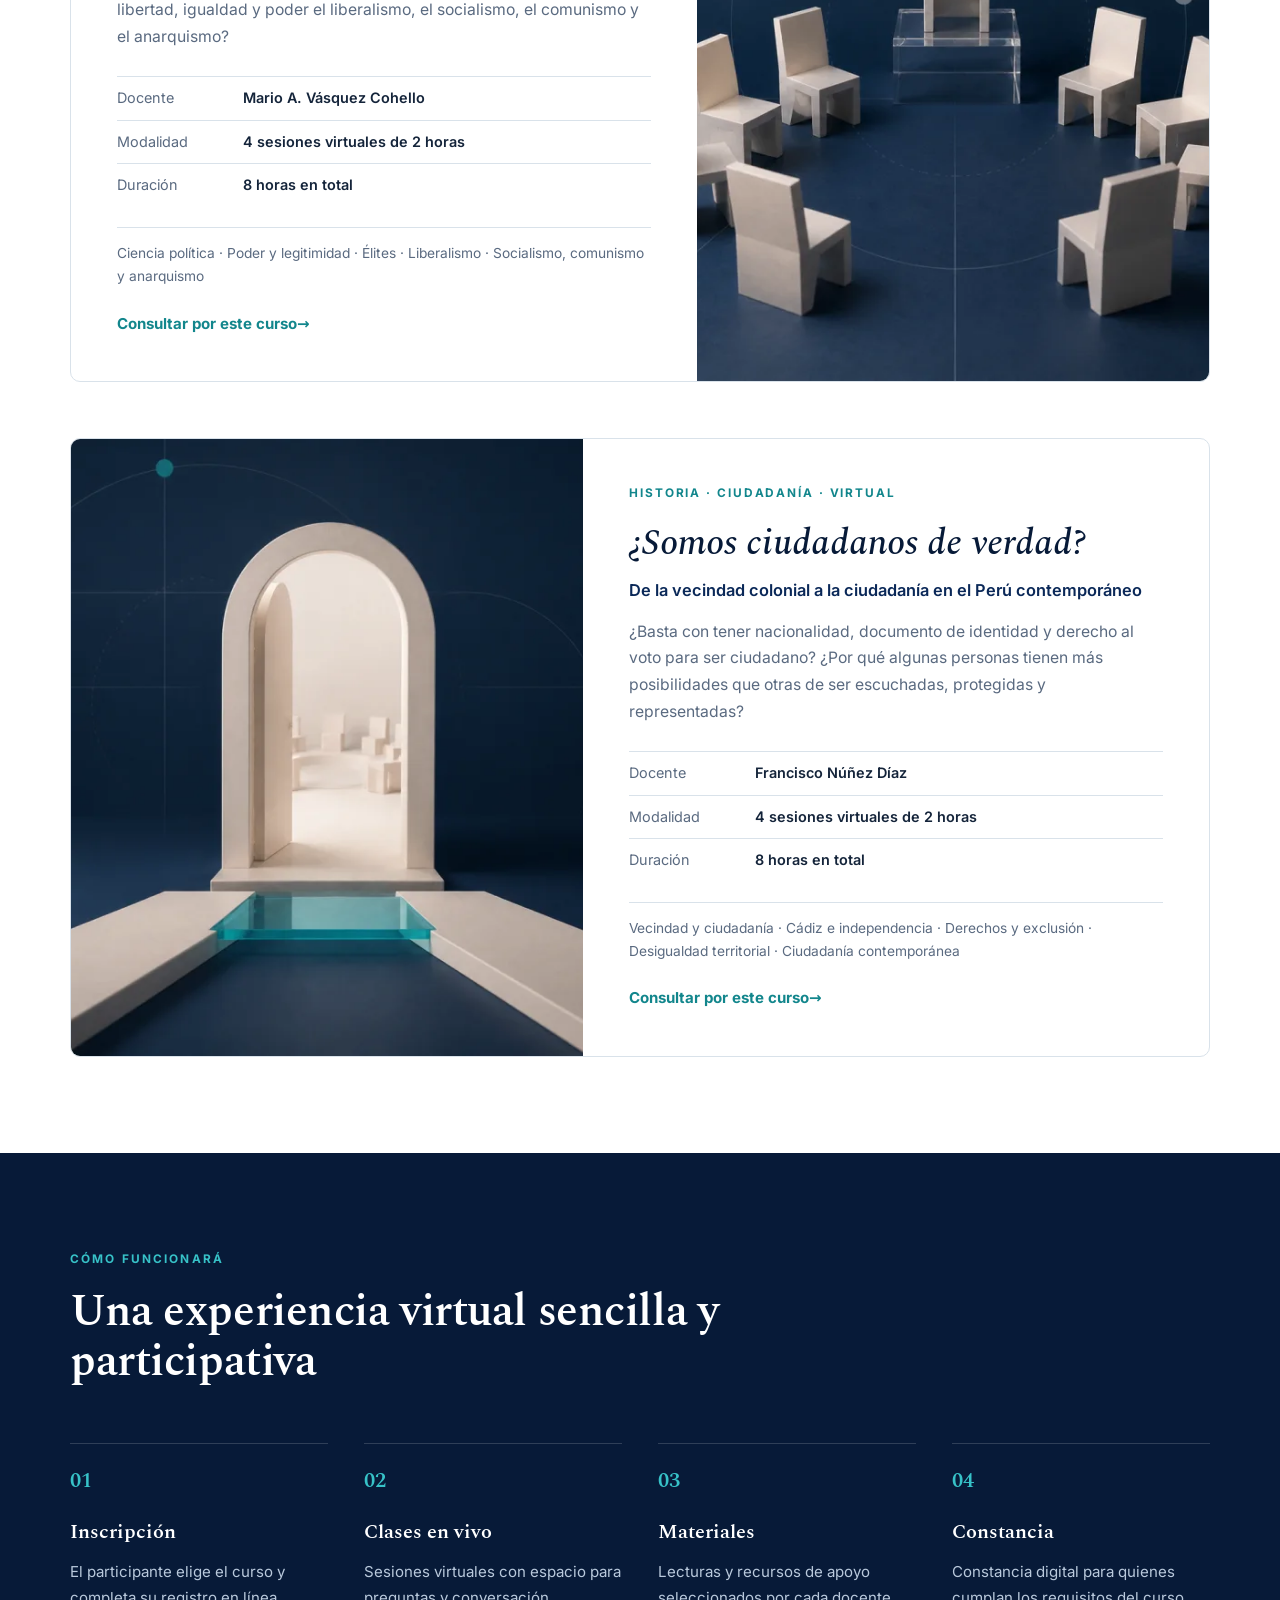
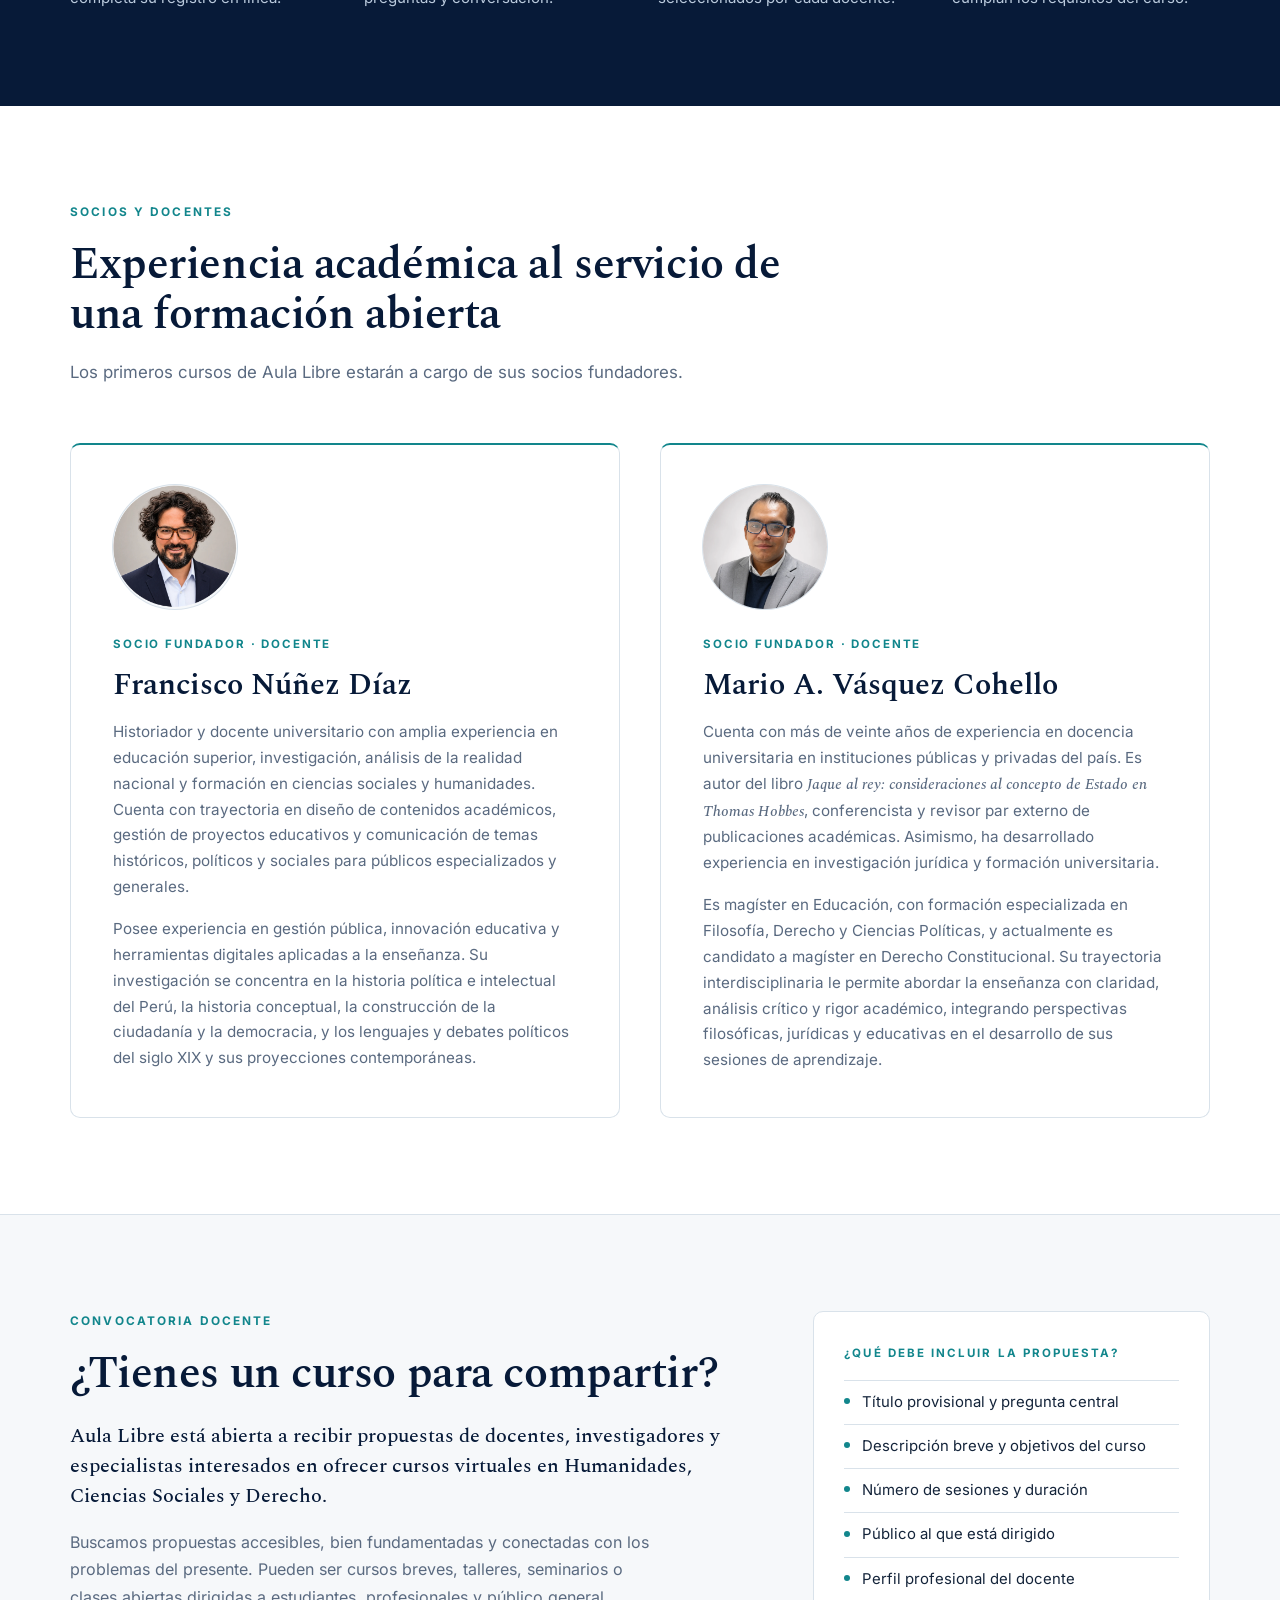
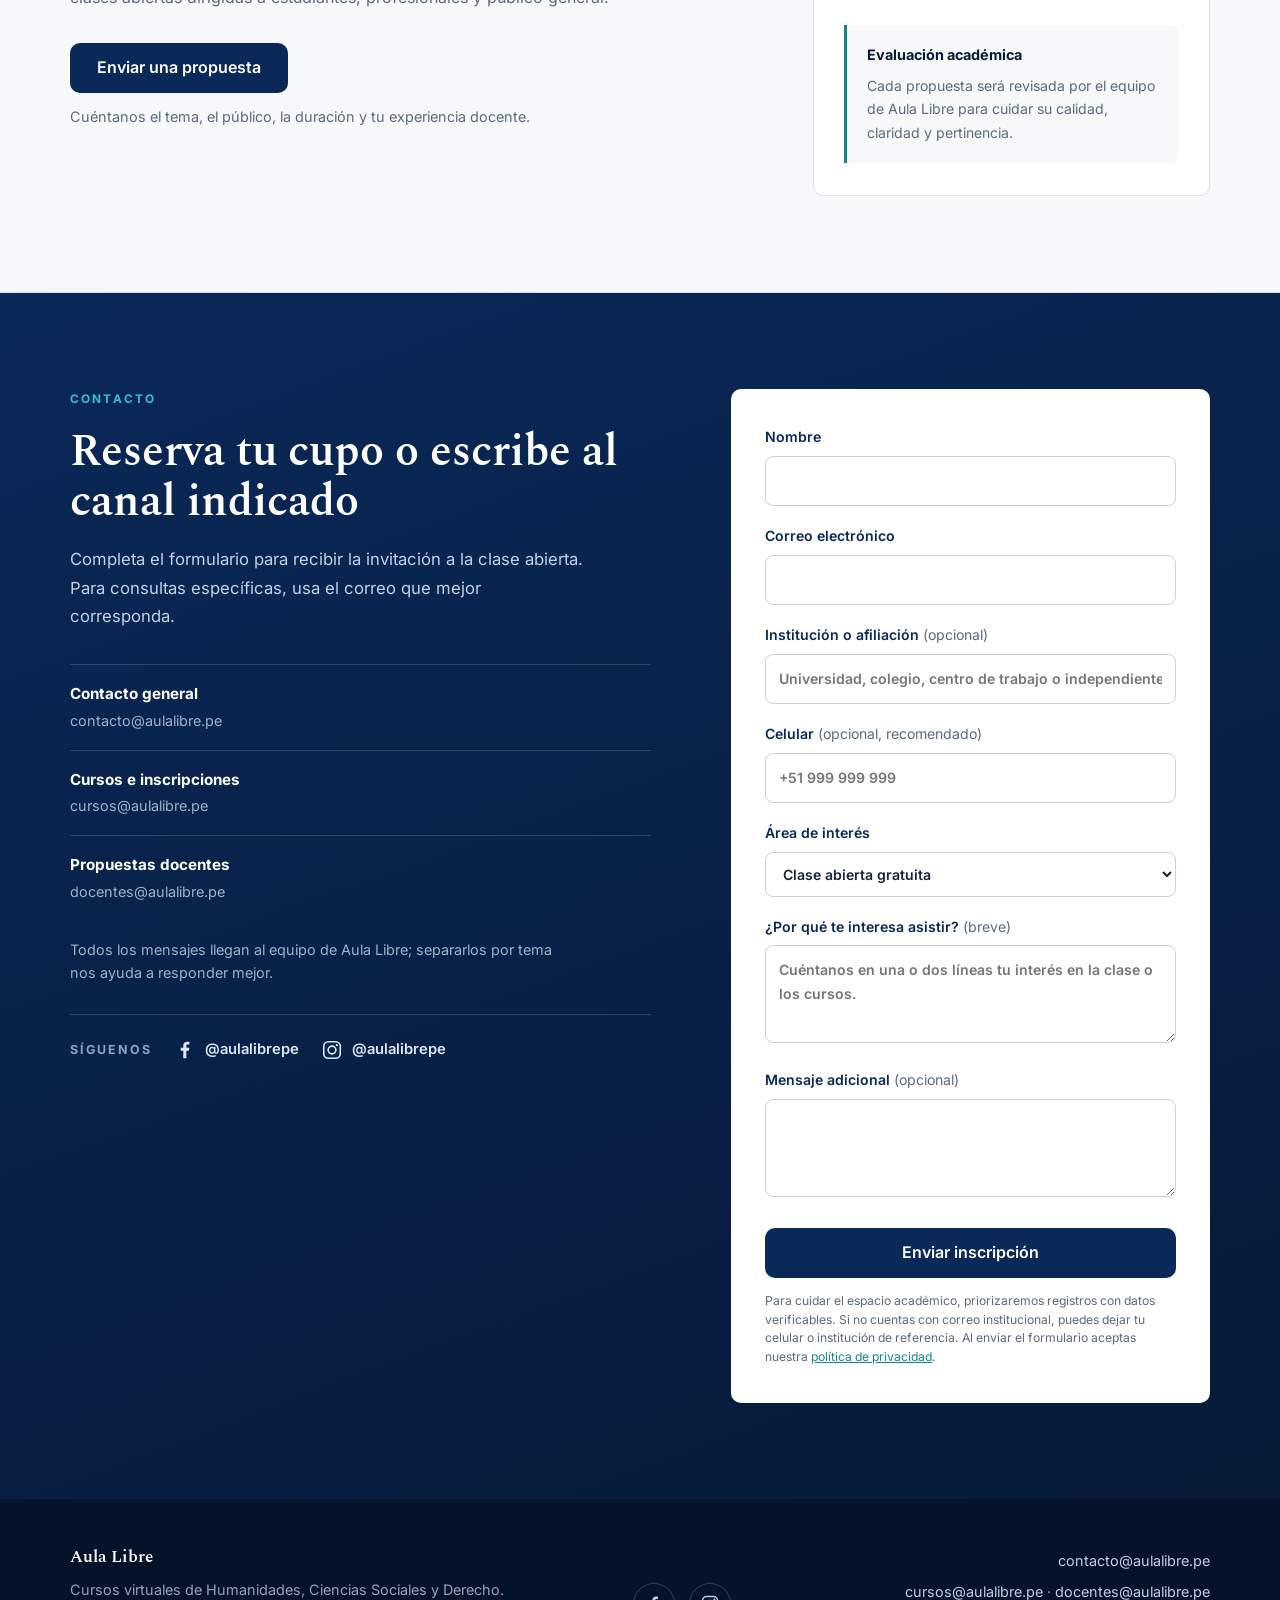
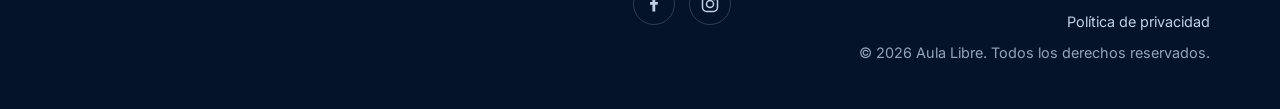
==== commit aaa52a4f: "Use septiembre spelling" ====
--- a/index.html
+++ b/index.html
@@ -95,7 +95,7 @@
         <p class="hero-card-sub">Historia, democracia y Estado en el nuevo escenario político peruano.</p>
         <dl class="hero-card-meta">
           <div><dt>Modalidad</dt><dd>Sesión virtual en vivo</dd></div>
-          <div><dt>Fecha</dt><dd>1 de setiembre de 2026 · 8:00 p. m.</dd></div>
+          <div><dt>Fecha</dt><dd>1 de septiembre de 2026 · 8:00 p. m.</dd></div>
           <div><dt>Docentes</dt><dd>F. Núñez · M. Vásquez</dd></div>
         </dl>
         <a class="hero-card-link" href="#contacto">Reservar mi cupo gratuito<span aria-hidden="true"> →</span></a>
@@ -170,7 +170,7 @@
           <ul class="featured-meta">
             <li>Sesión virtual en vivo</li>
             <li>Acceso gratuito</li>
-            <li>1 de setiembre de 2026 · 8:00 p. m.</li>
+            <li>1 de septiembre de 2026 · 8:00 p. m.</li>
           </ul>
           <p class="featured-note">Clase gratuita en vivo, con espacio para preguntas y conversación al final de la sesión.</p>
           <div class="featured-teachers">
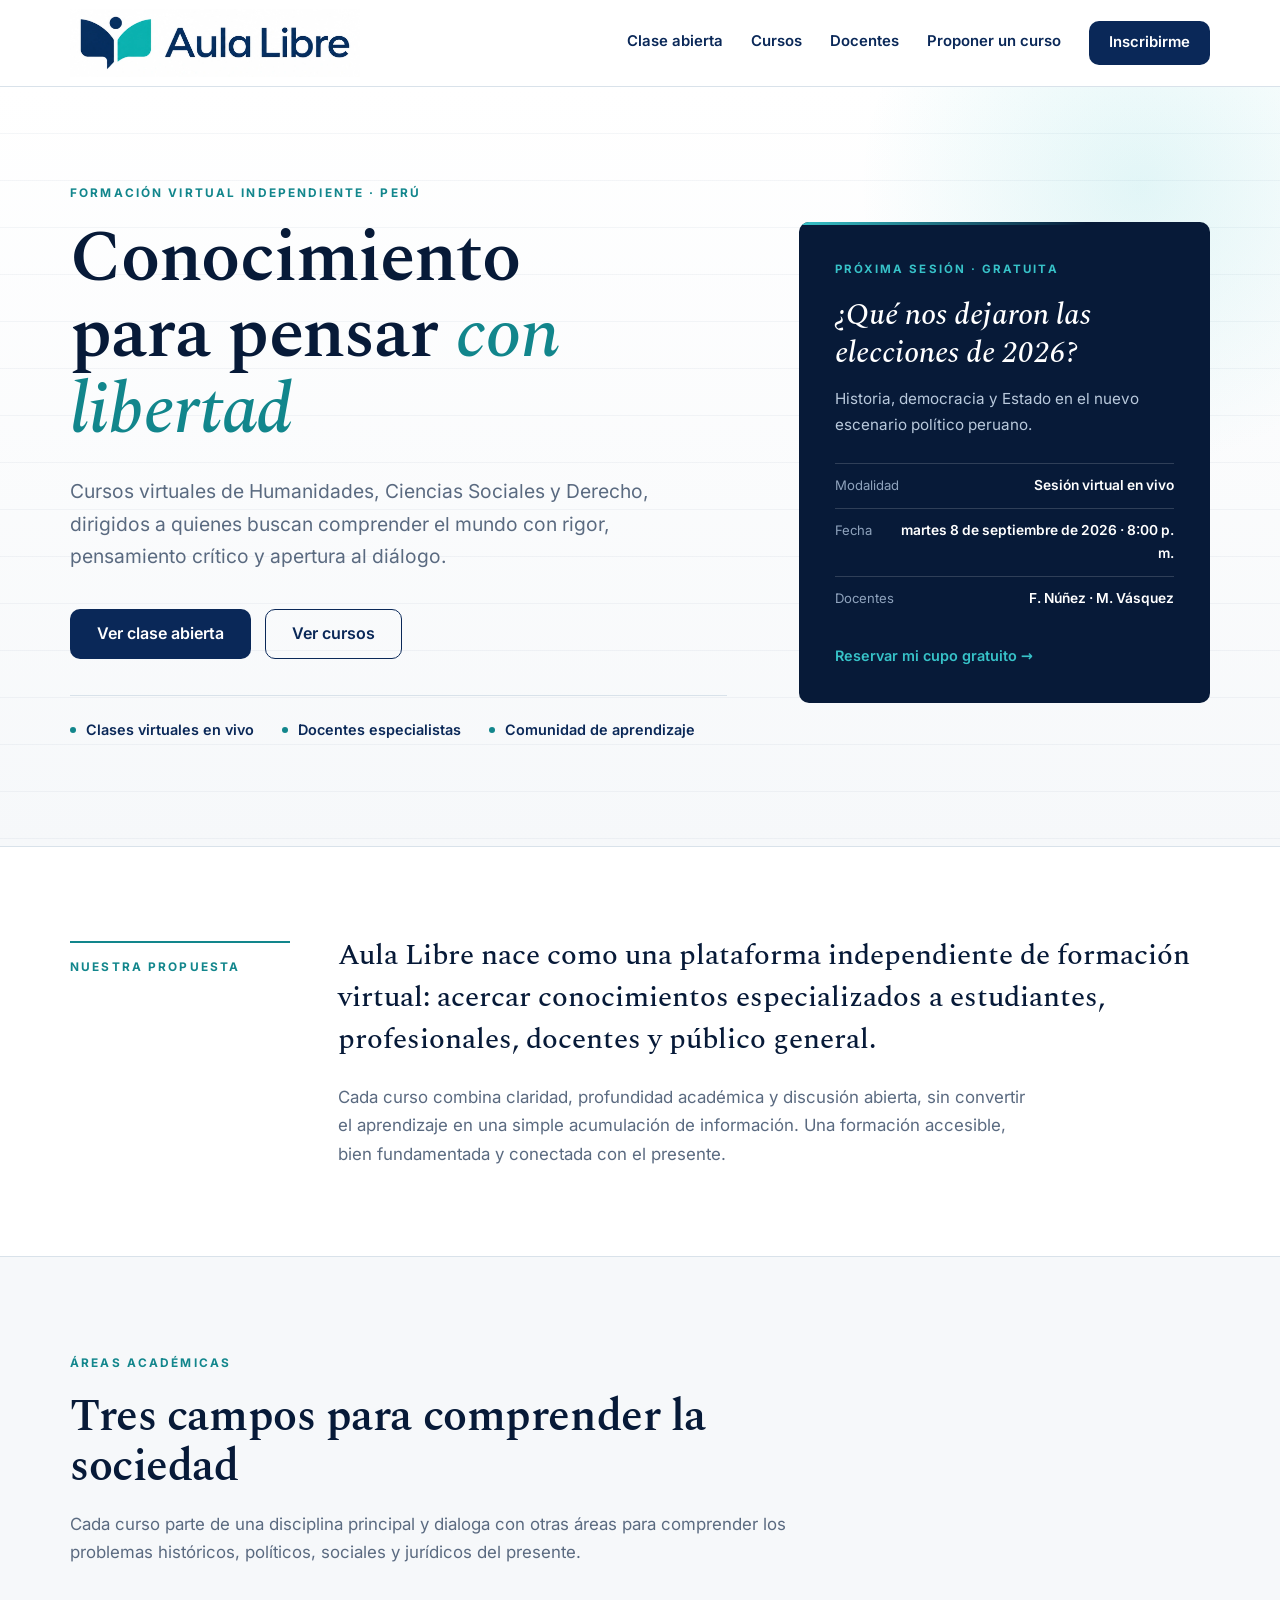
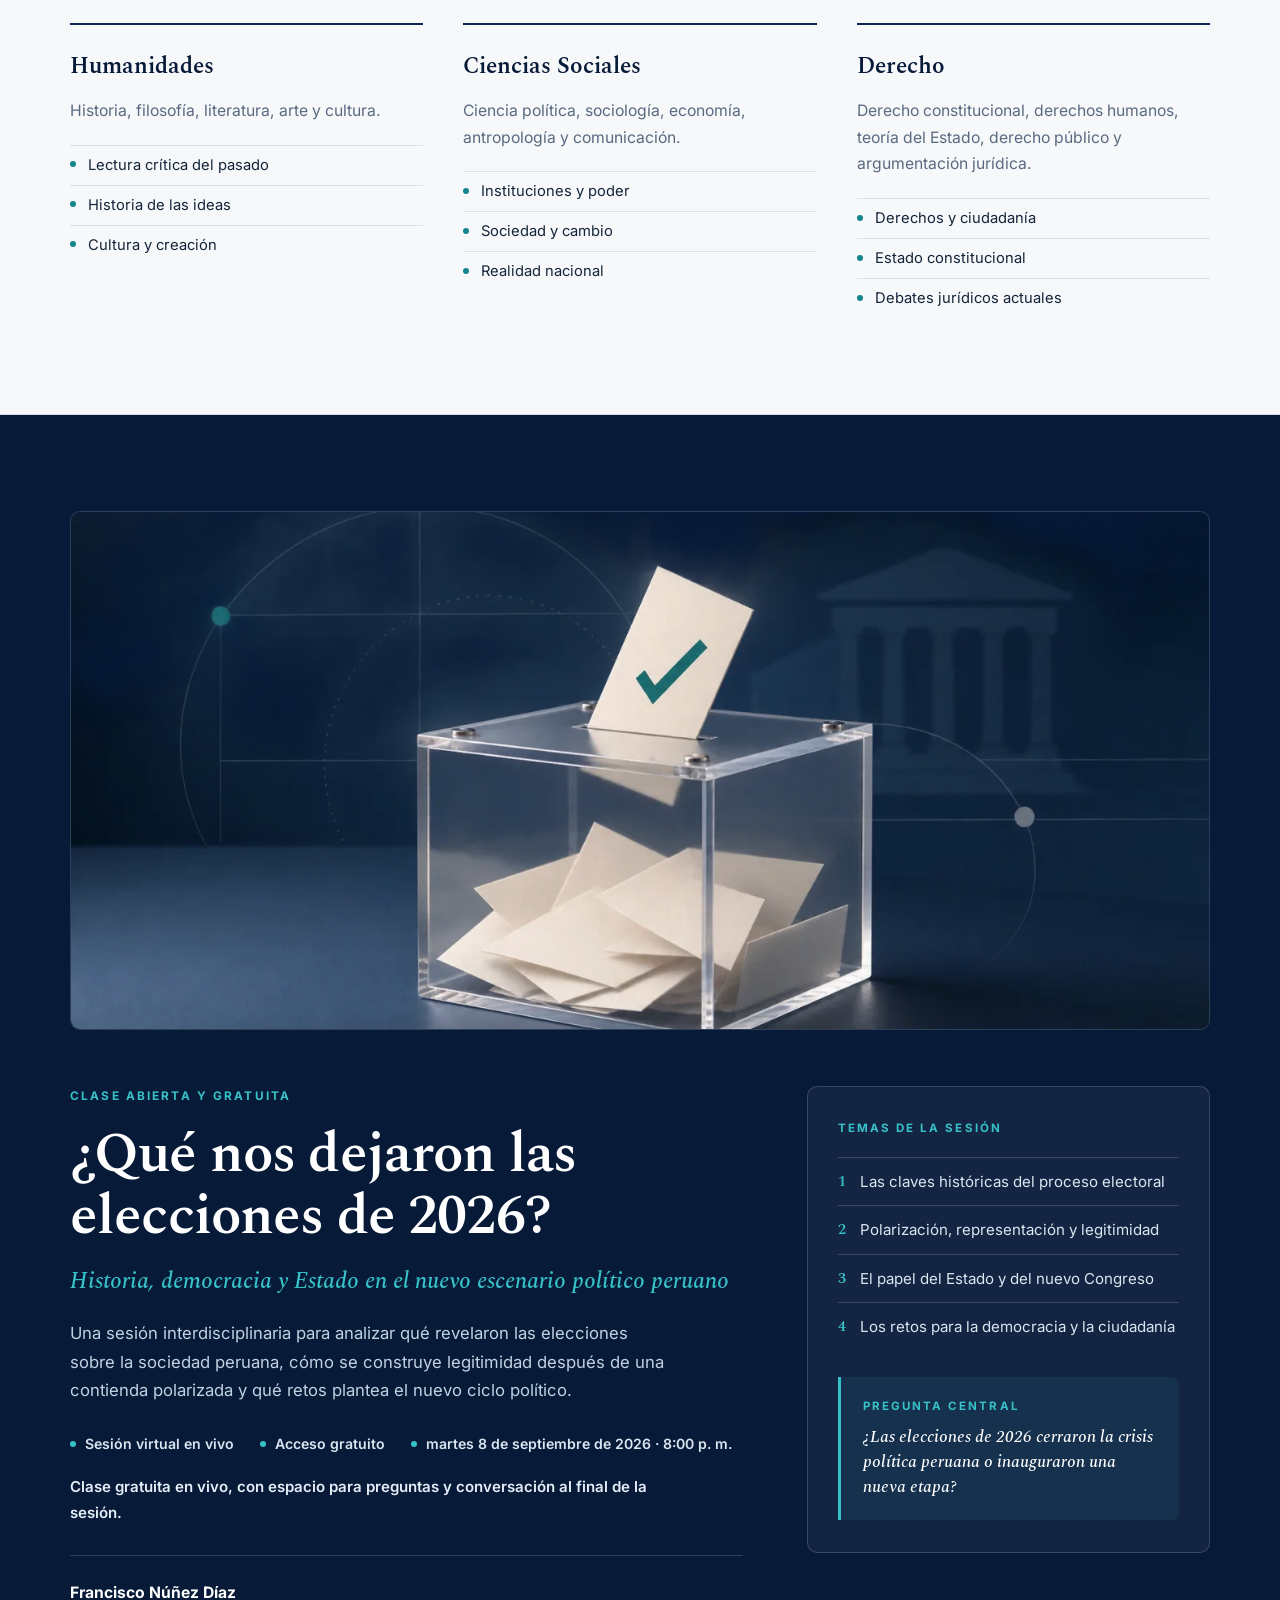
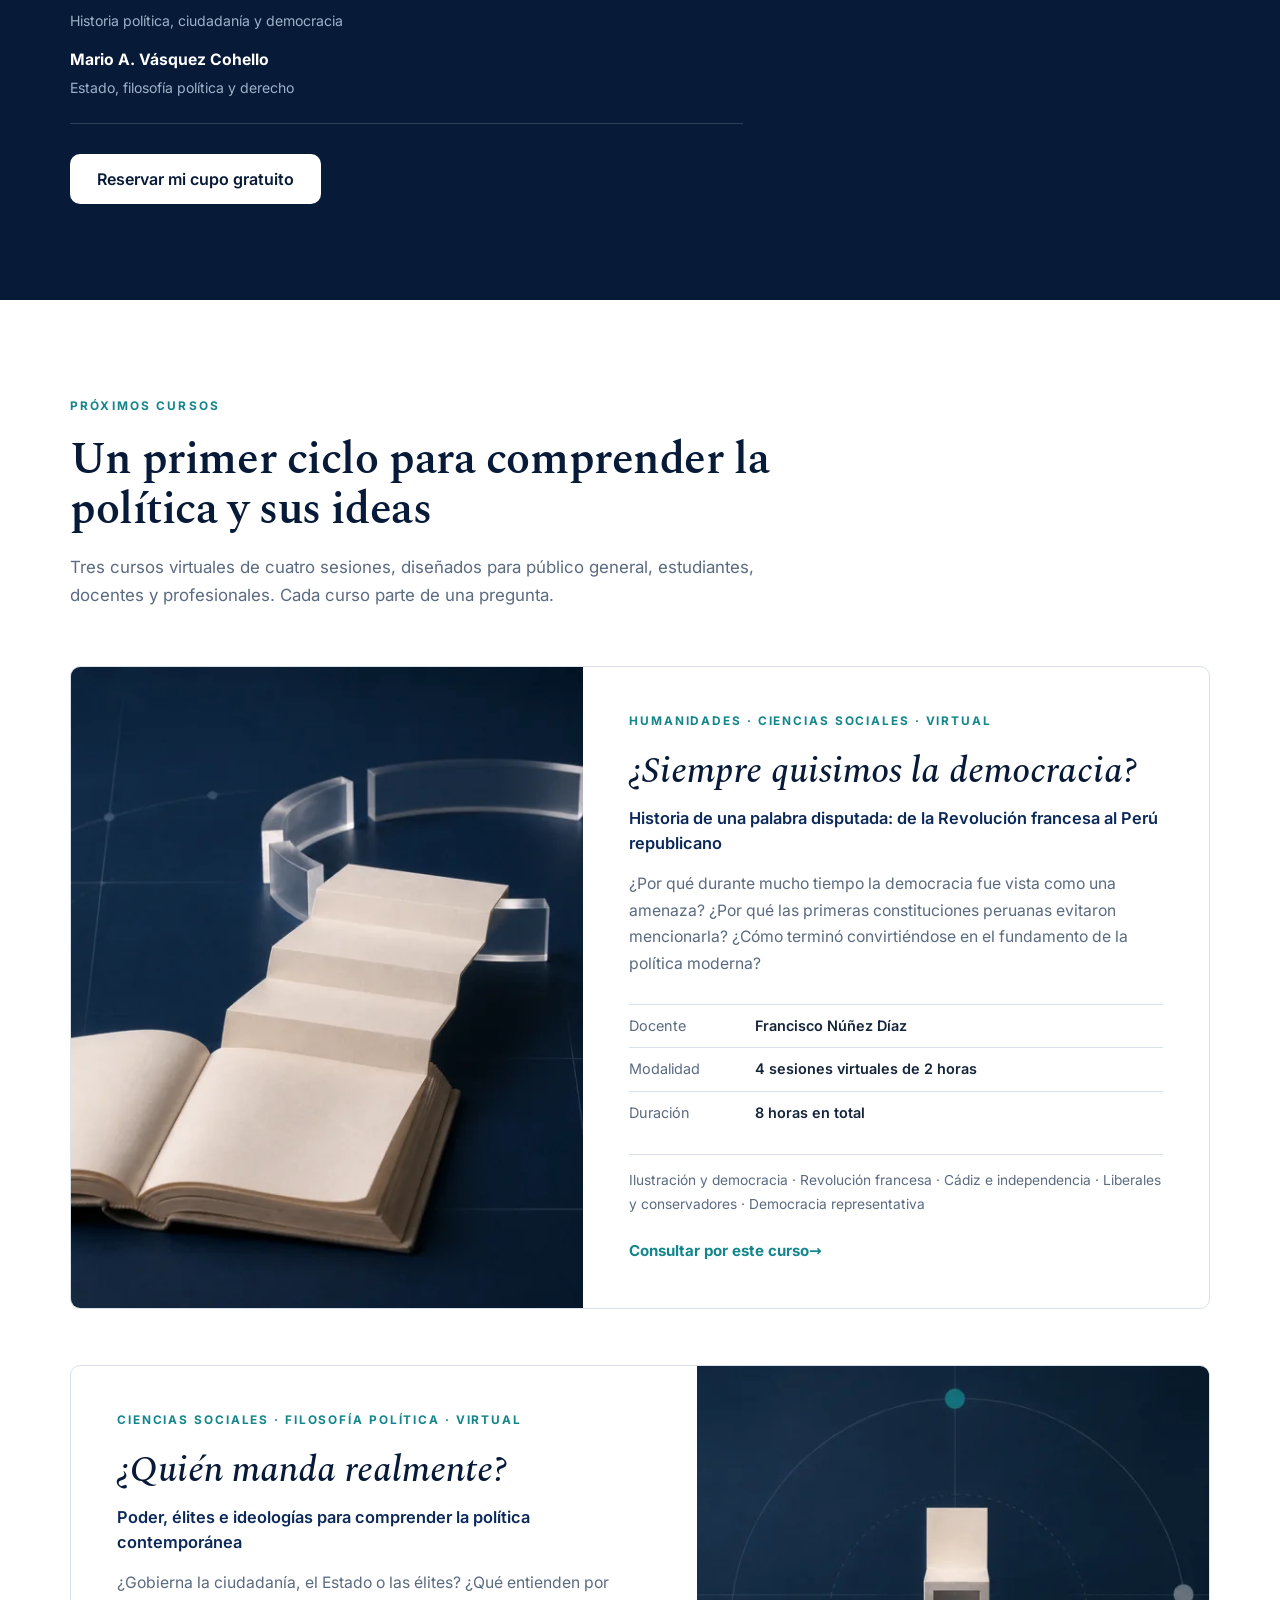
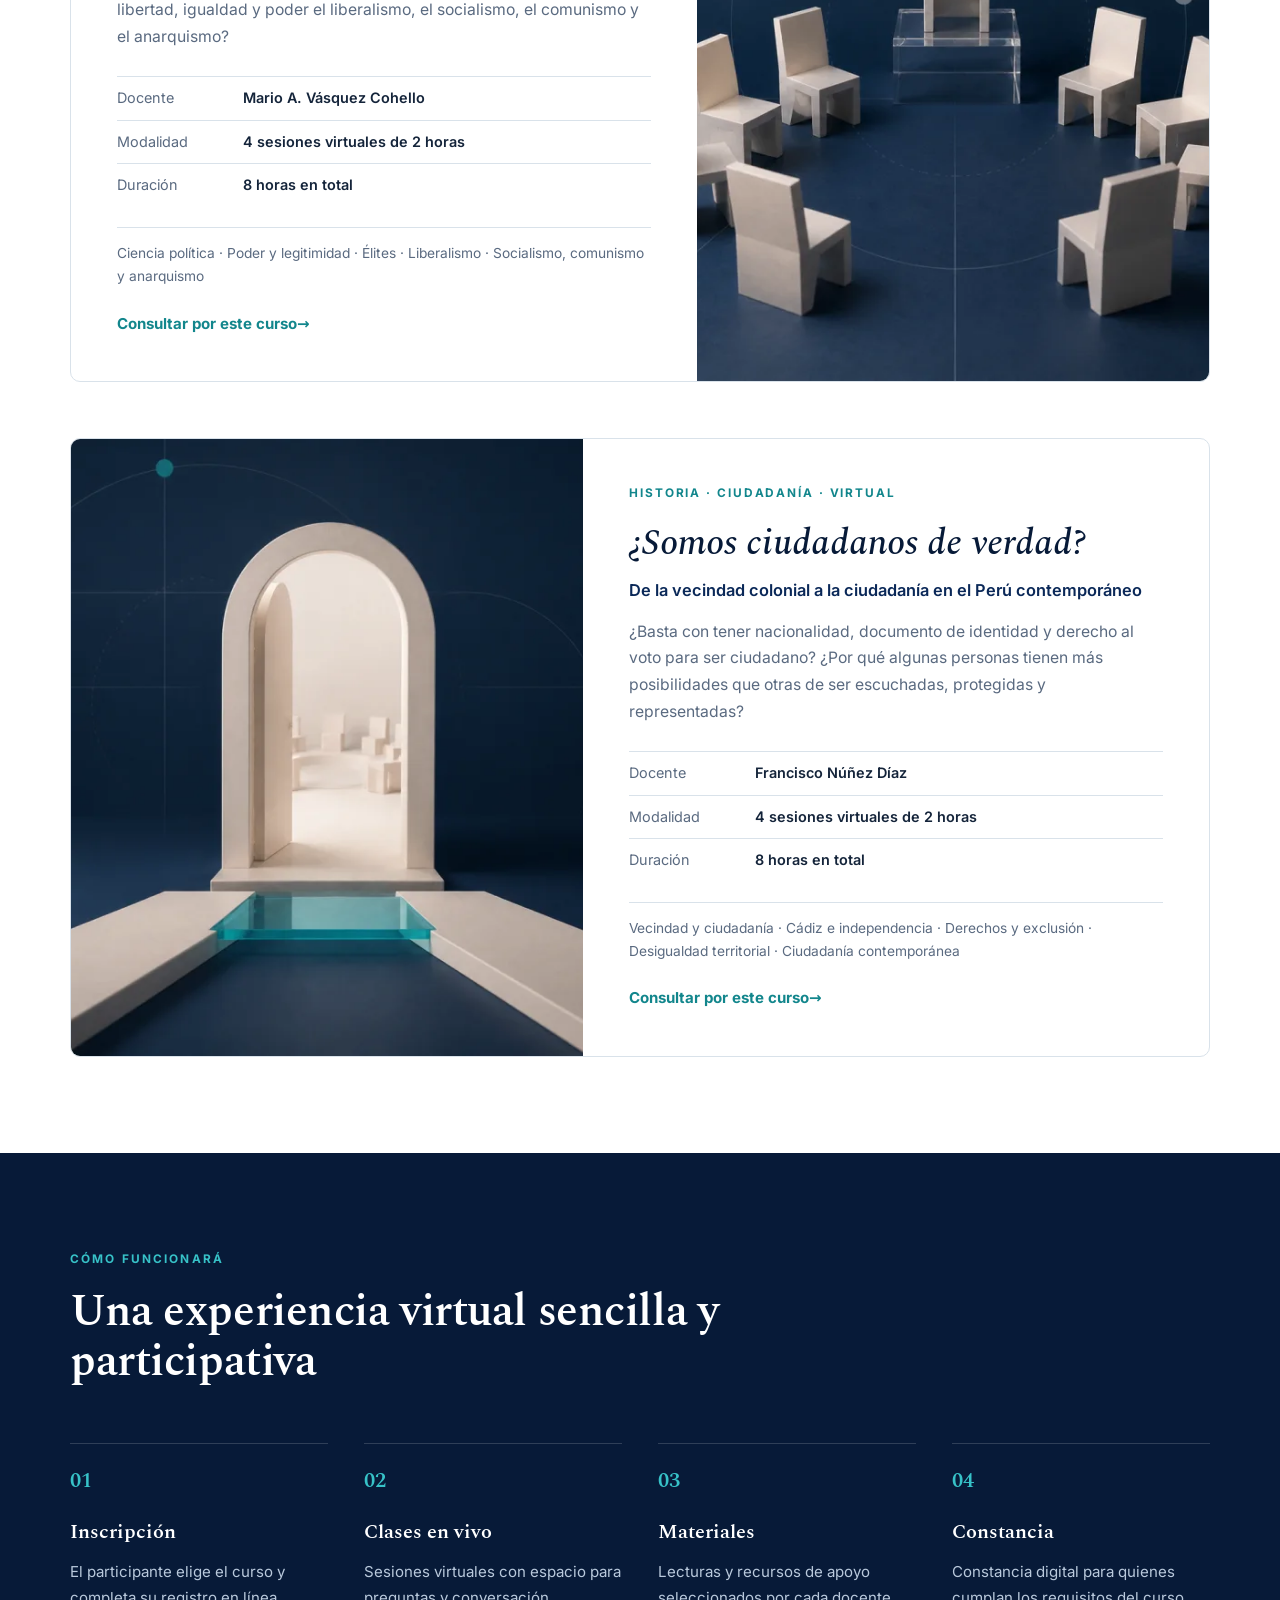
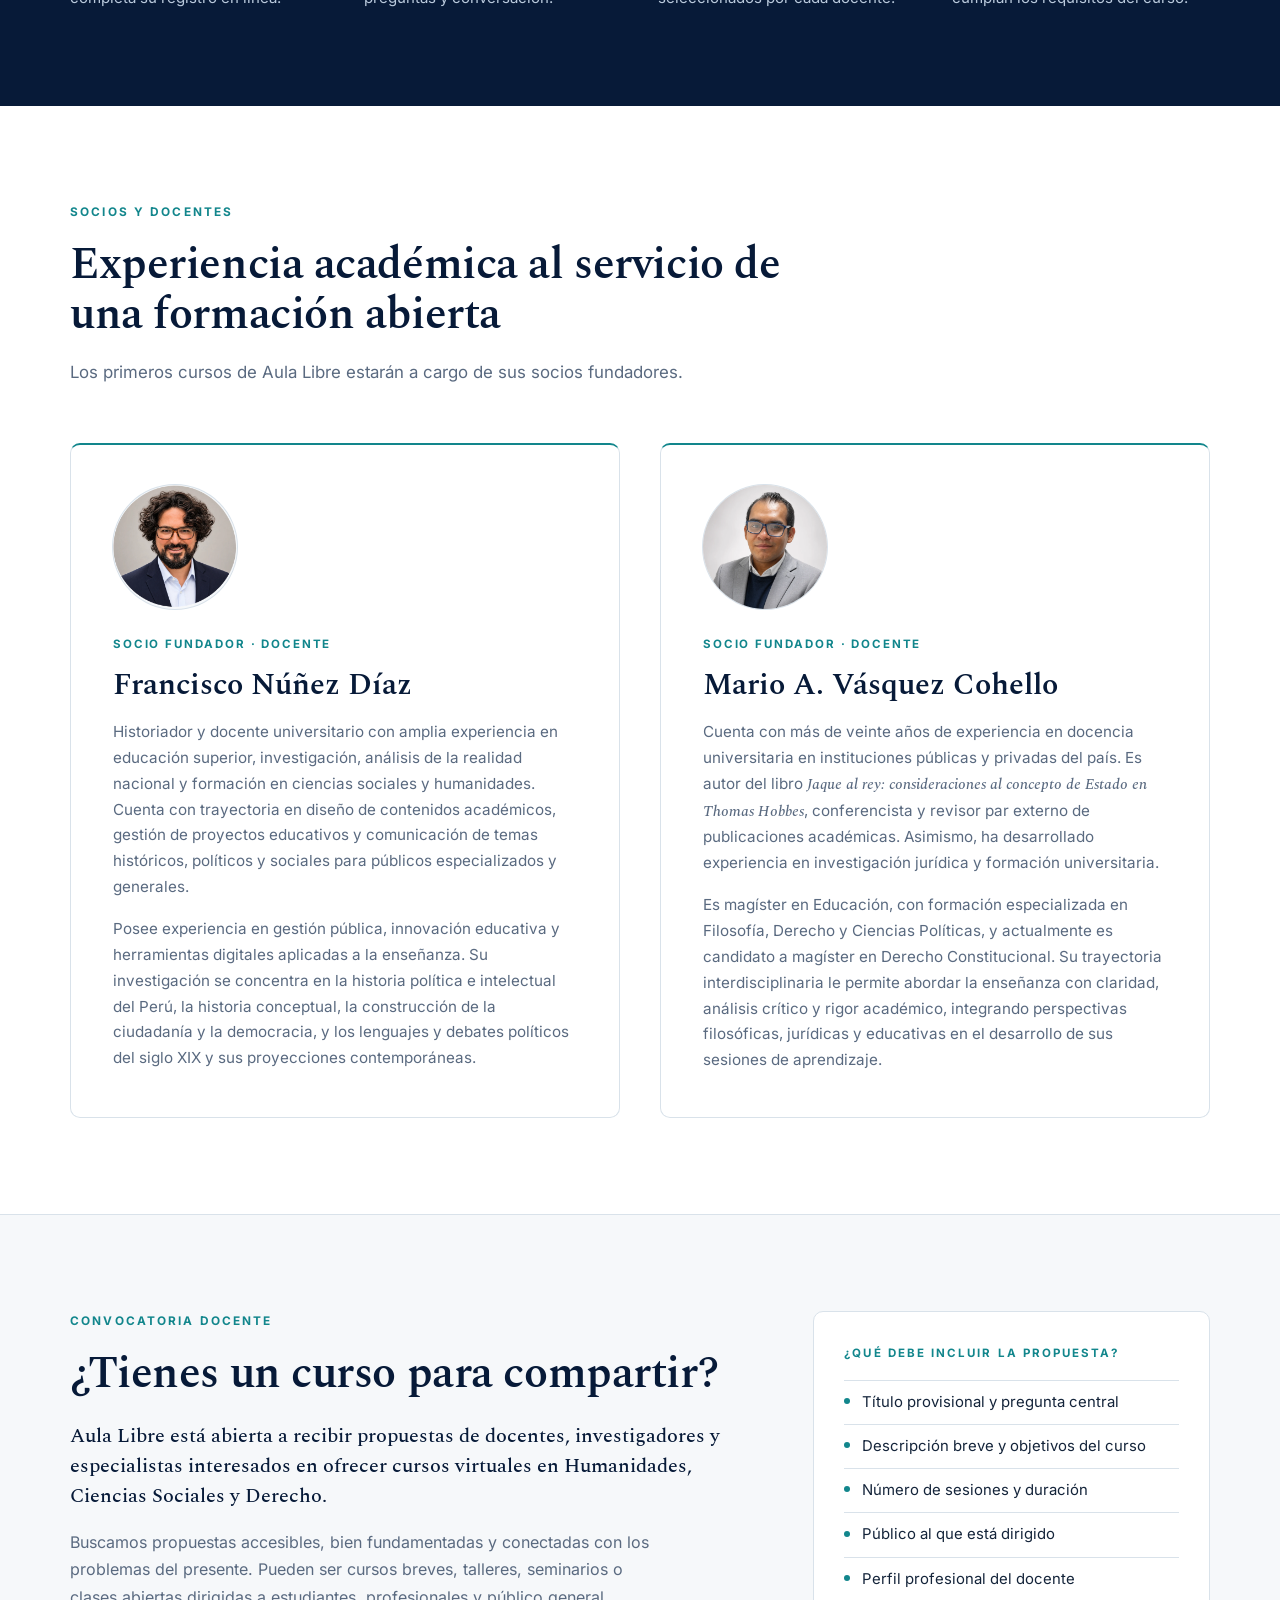
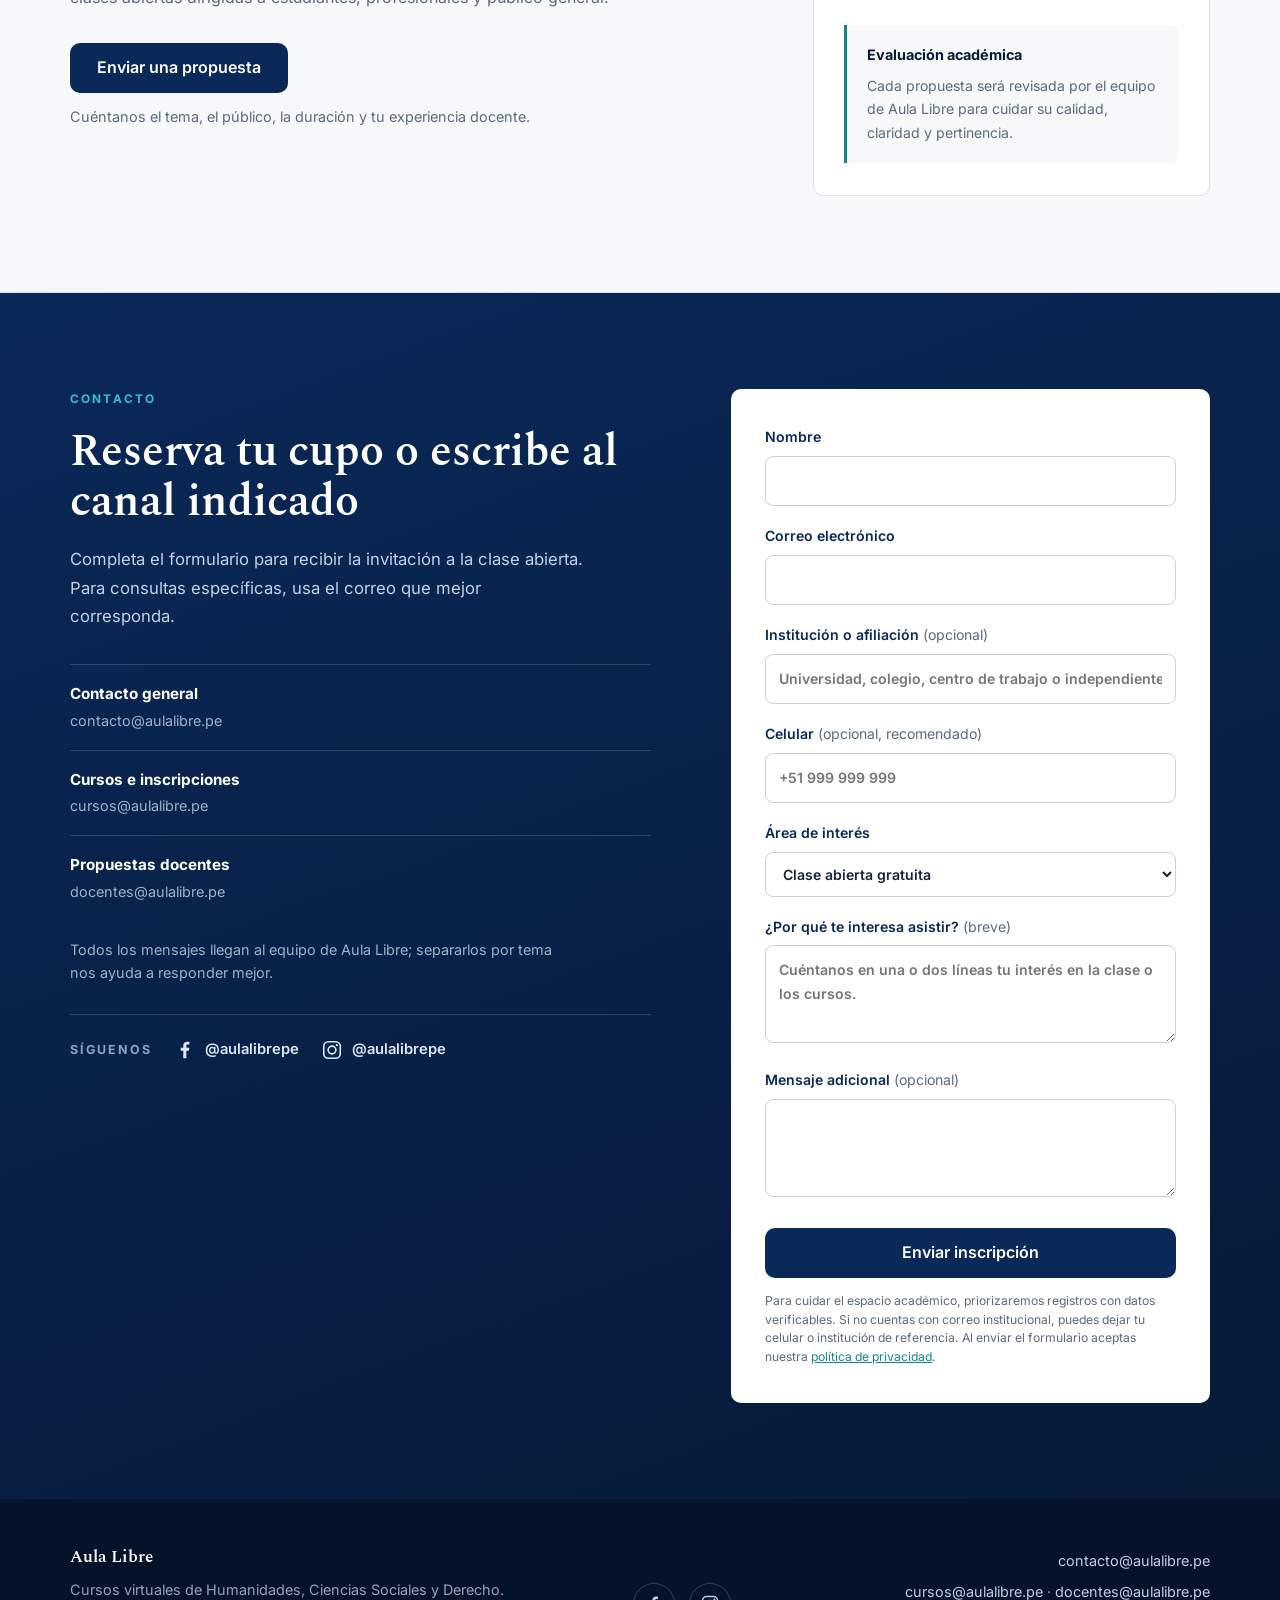
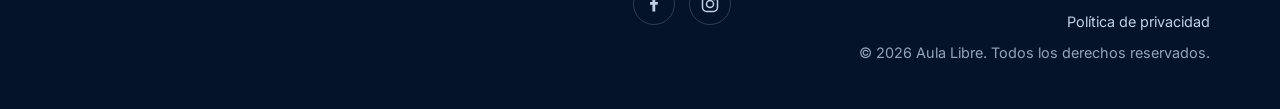
==== commit 4211ecf8: "Actualizar fecha de la clase abierta al 8 de septiembre" ====
--- a/index.html
+++ b/index.html
@@ -95,7 +95,7 @@
         <p class="hero-card-sub">Historia, democracia y Estado en el nuevo escenario político peruano.</p>
         <dl class="hero-card-meta">
           <div><dt>Modalidad</dt><dd>Sesión virtual en vivo</dd></div>
-          <div><dt>Fecha</dt><dd>1 de septiembre de 2026 · 8:00 p. m.</dd></div>
+          <div><dt>Fecha</dt><dd>martes 8 de septiembre de 2026 · 8:00 p. m.</dd></div>
           <div><dt>Docentes</dt><dd>F. Núñez · M. Vásquez</dd></div>
         </dl>
         <a class="hero-card-link" href="#contacto">Reservar mi cupo gratuito<span aria-hidden="true"> →</span></a>
@@ -170,7 +170,7 @@
           <ul class="featured-meta">
             <li>Sesión virtual en vivo</li>
             <li>Acceso gratuito</li>
-            <li>1 de septiembre de 2026 · 8:00 p. m.</li>
+            <li>martes 8 de septiembre de 2026 · 8:00 p. m.</li>
           </ul>
           <p class="featured-note">Clase gratuita en vivo, con espacio para preguntas y conversación al final de la sesión.</p>
           <div class="featured-teachers">
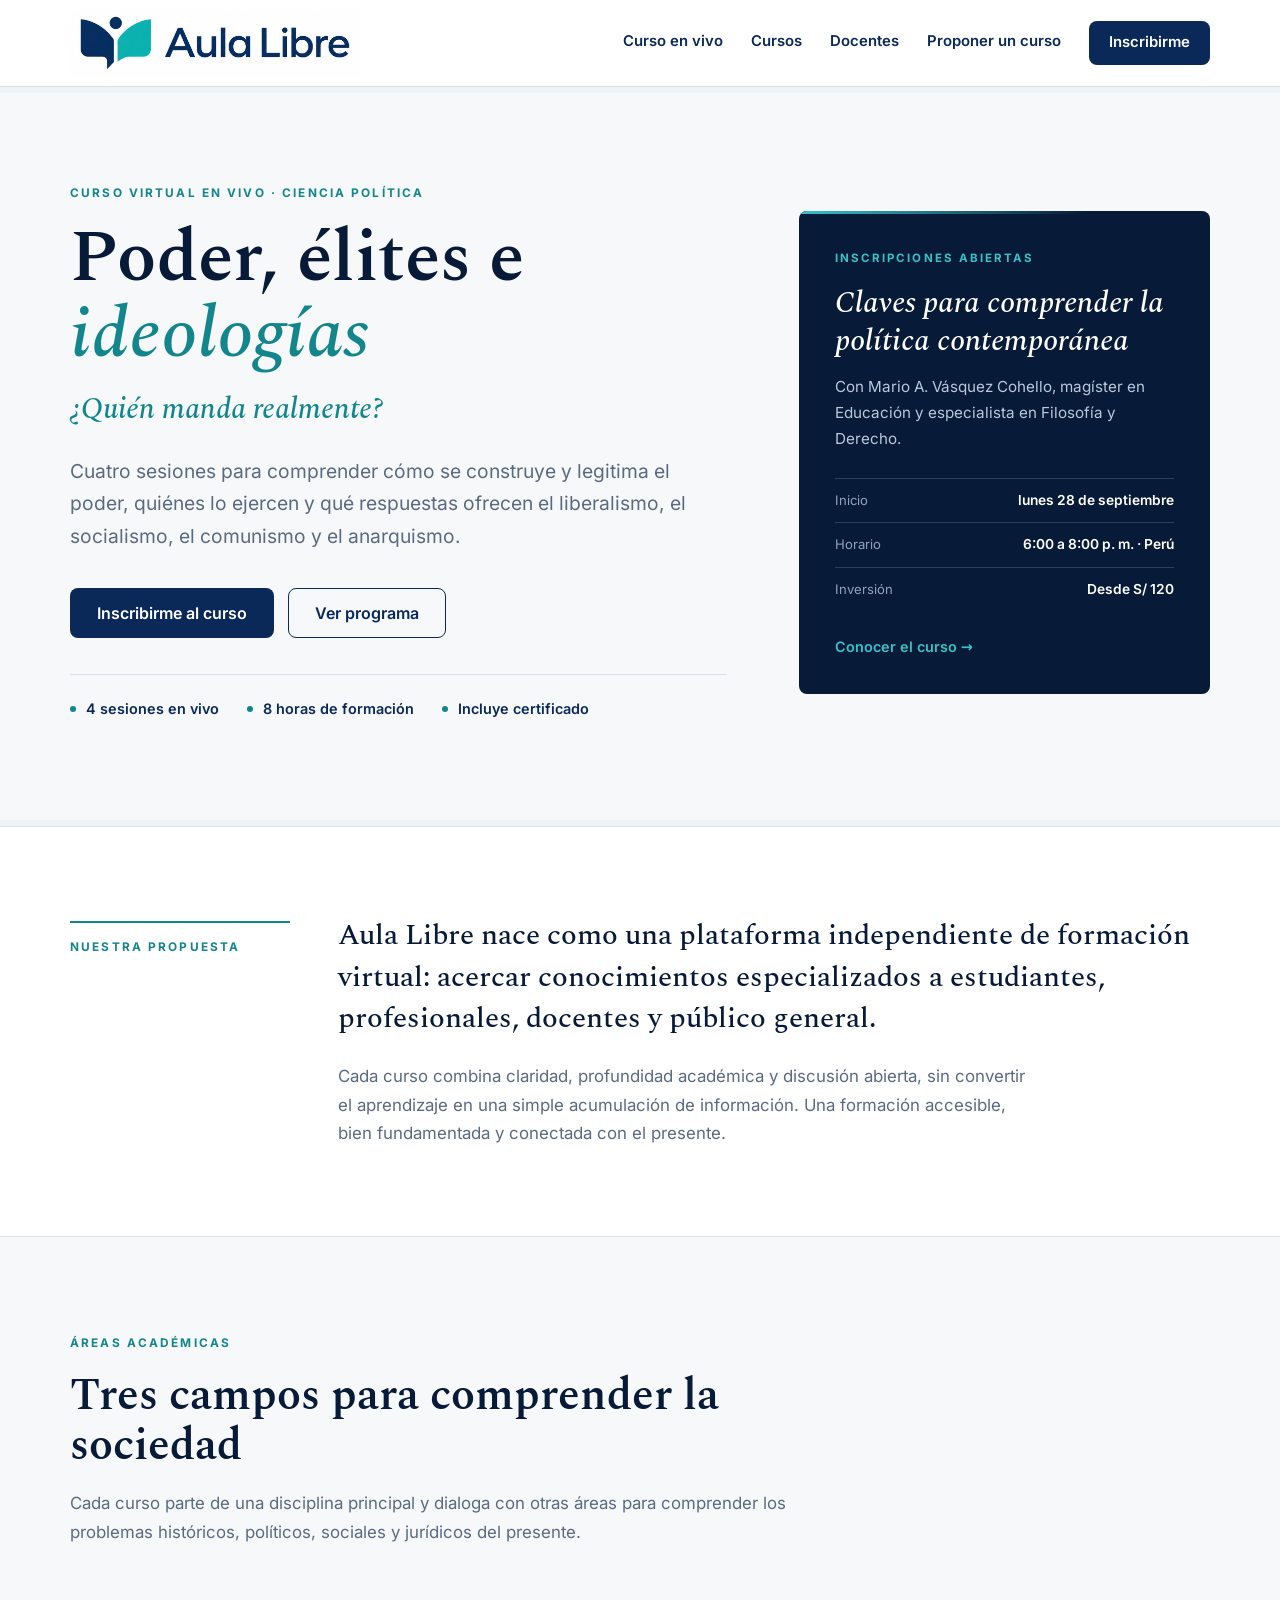
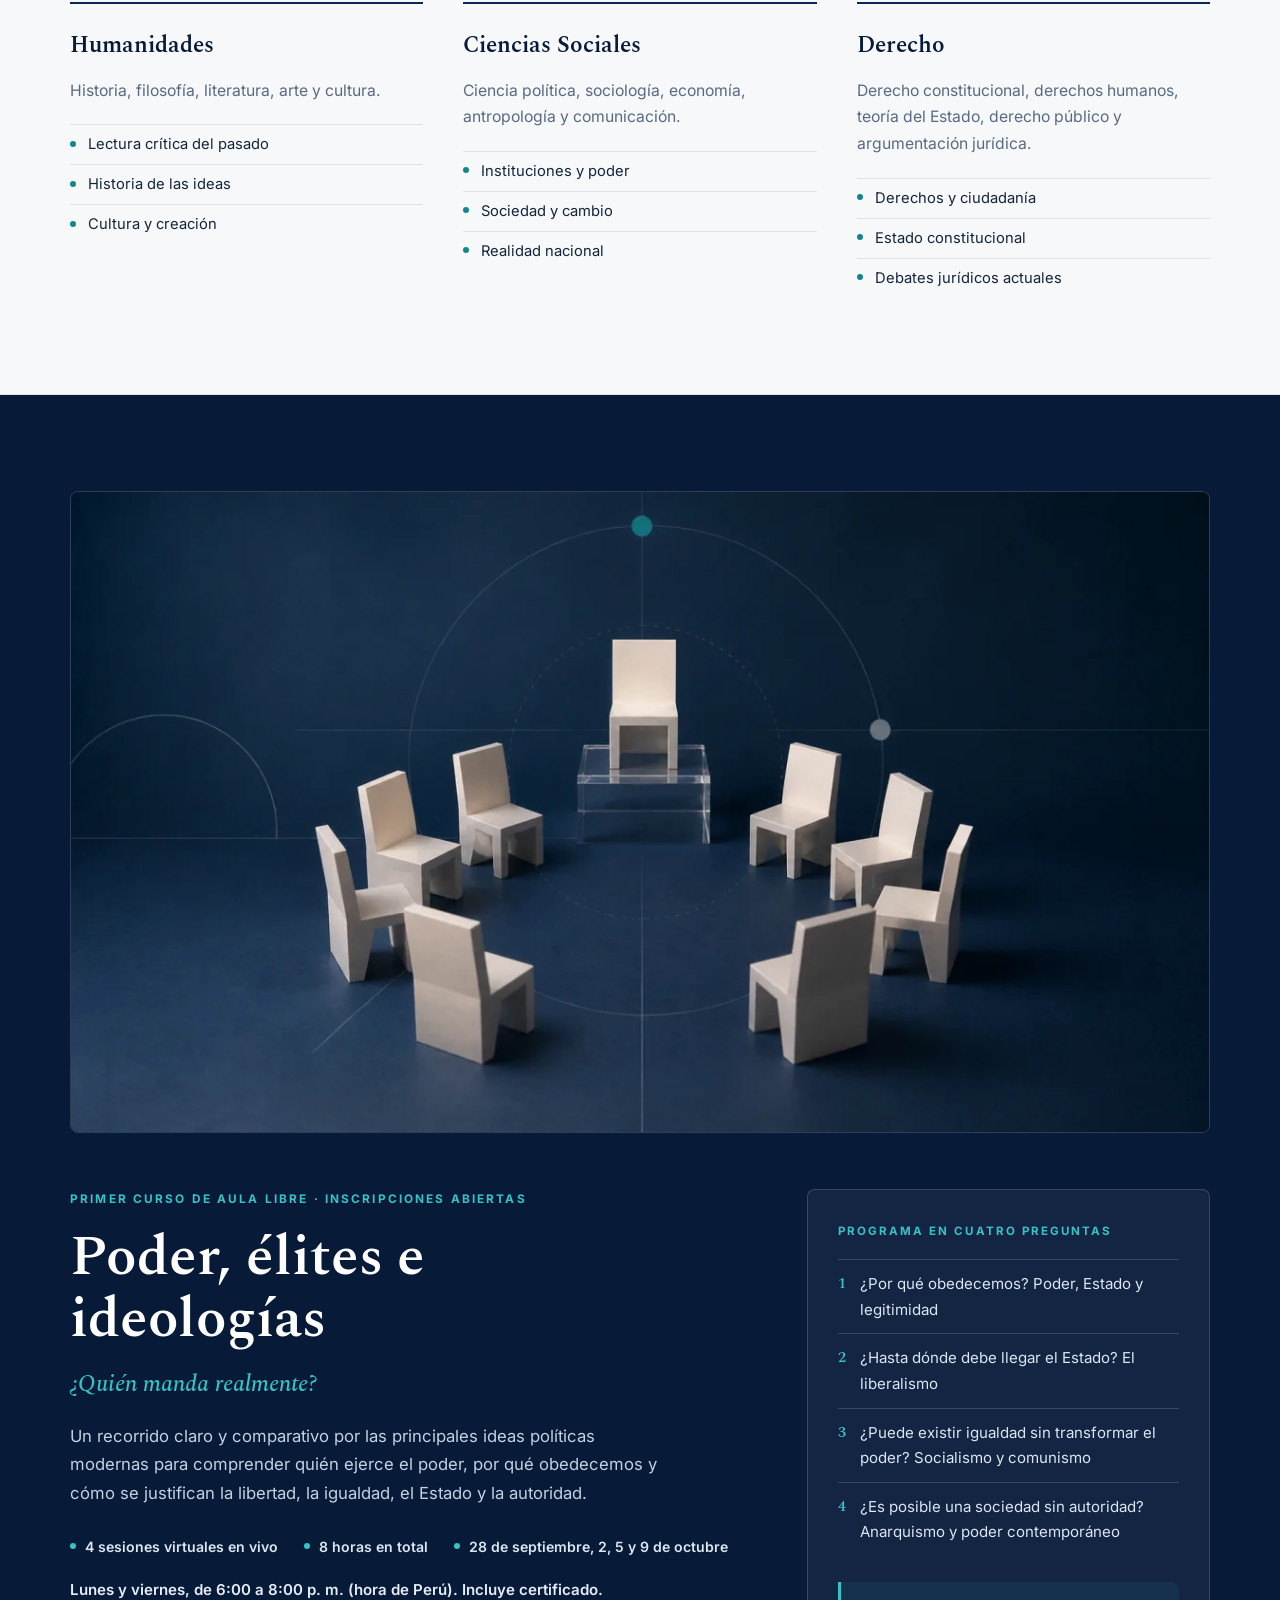
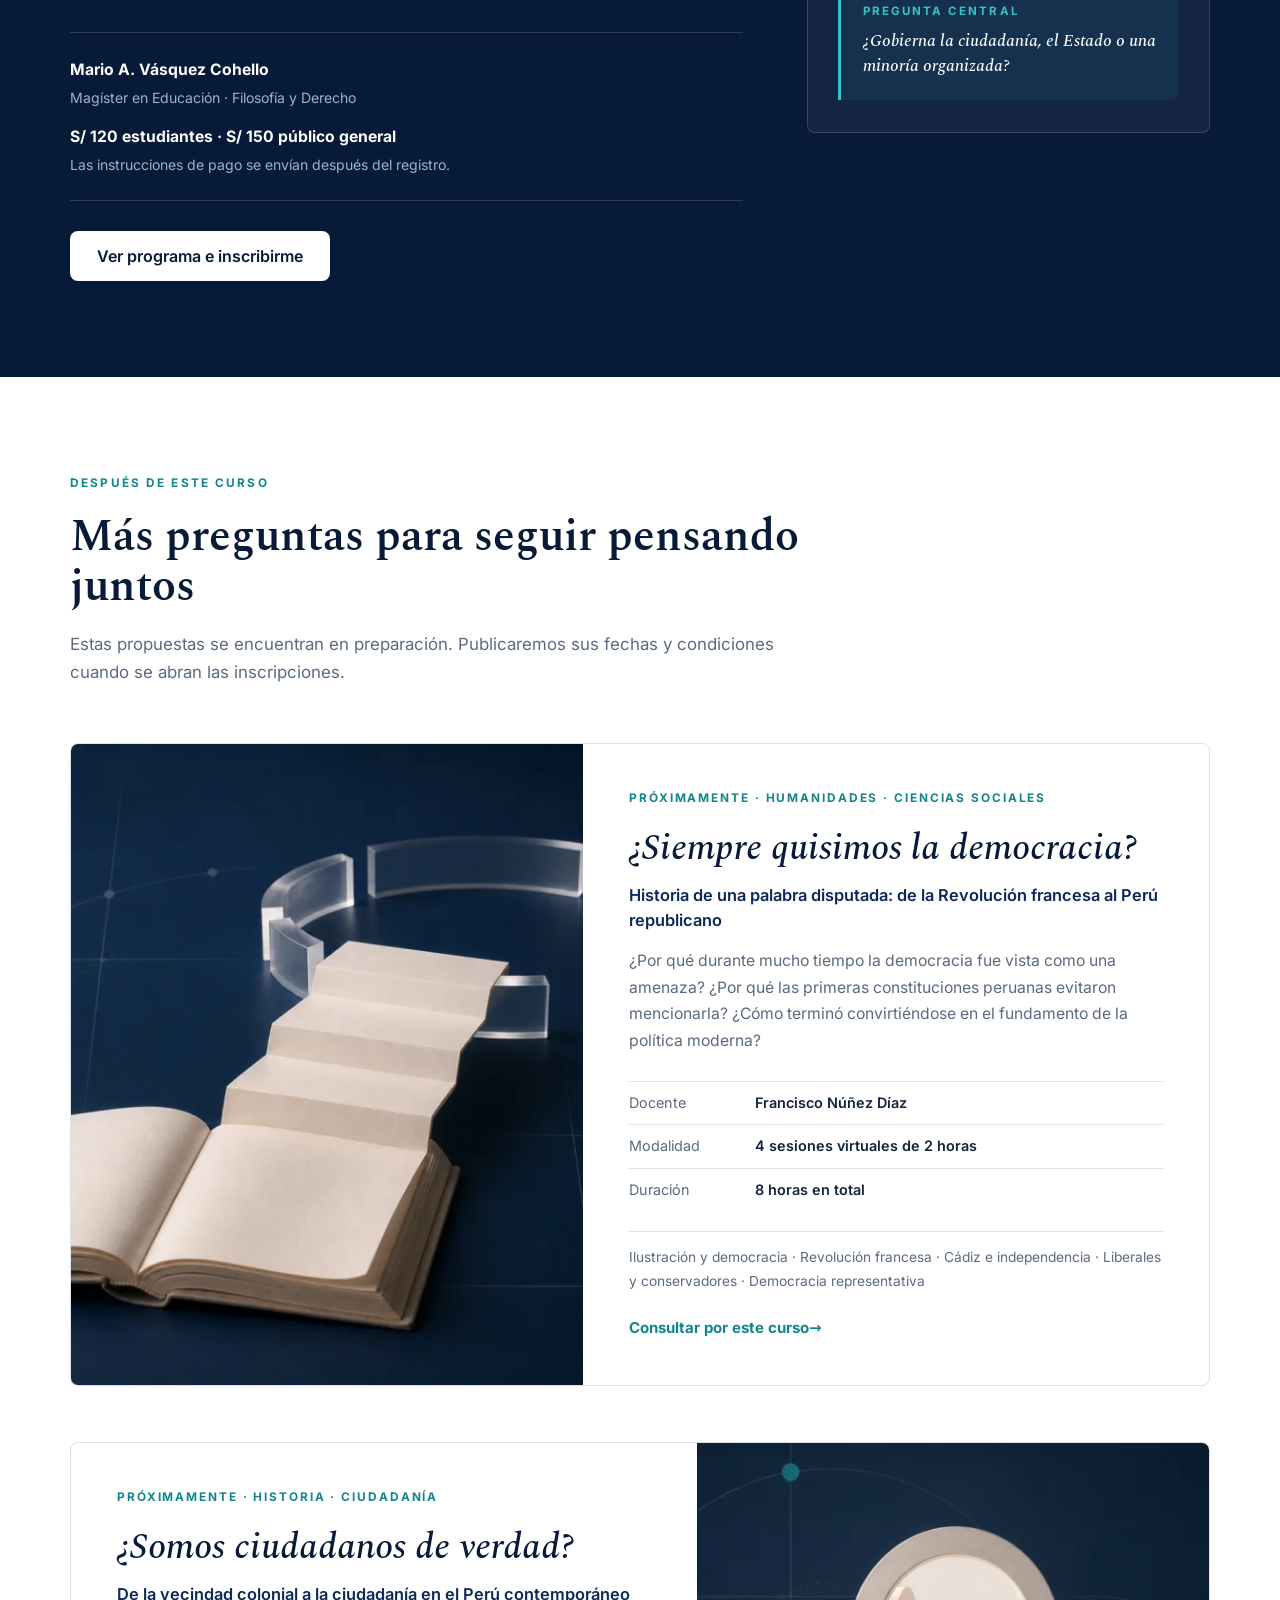
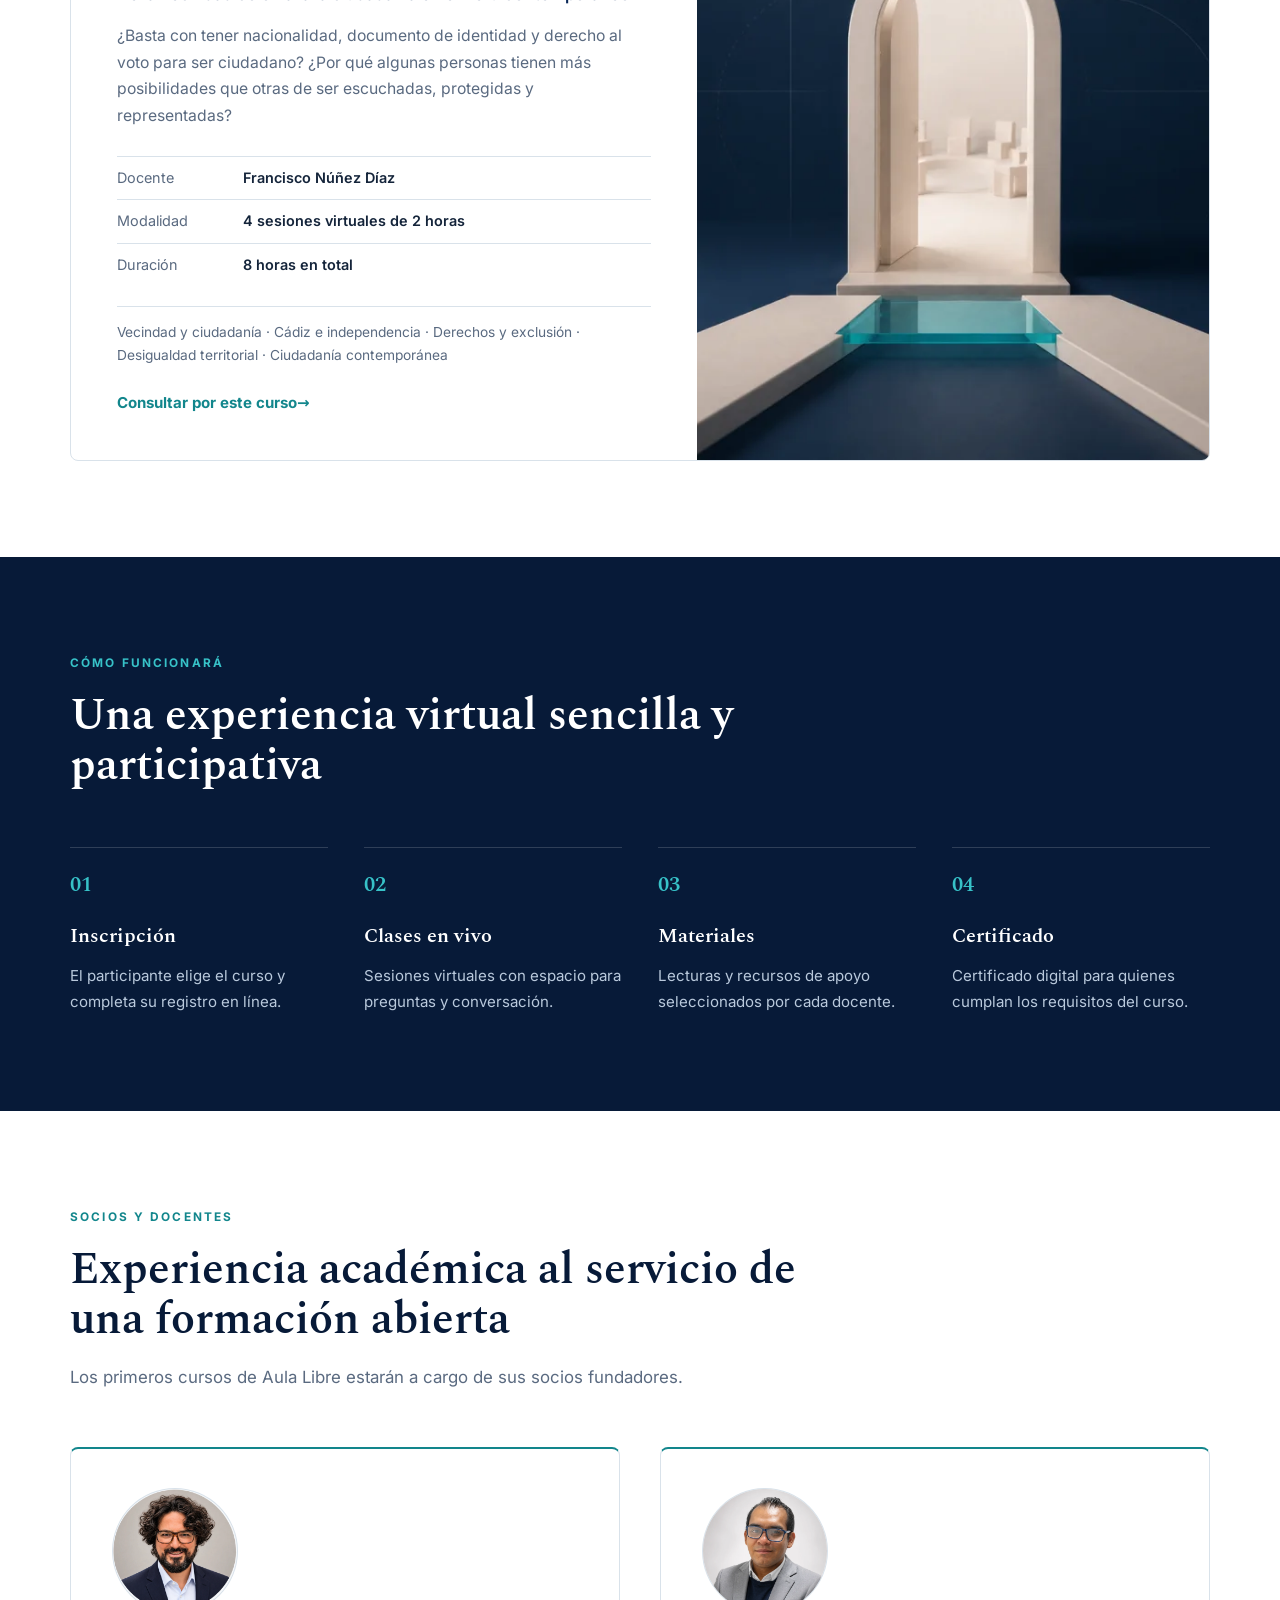
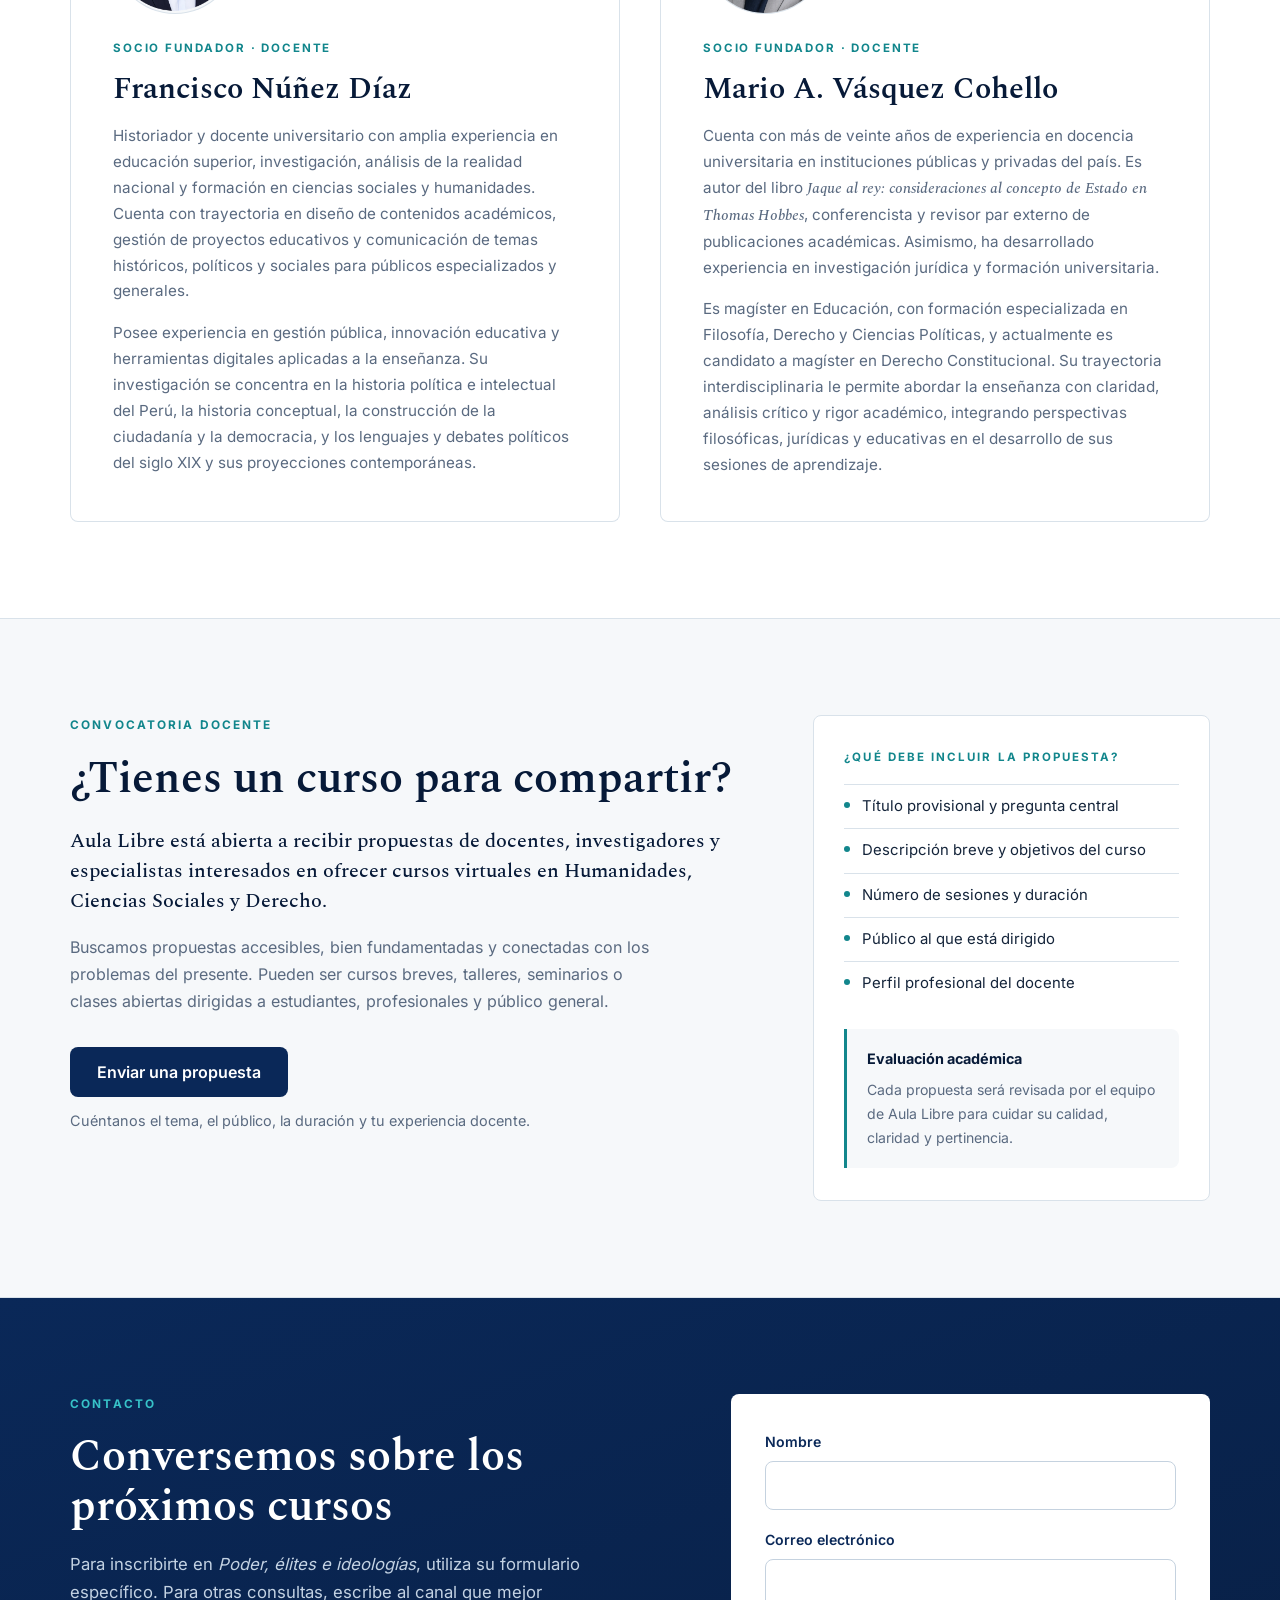
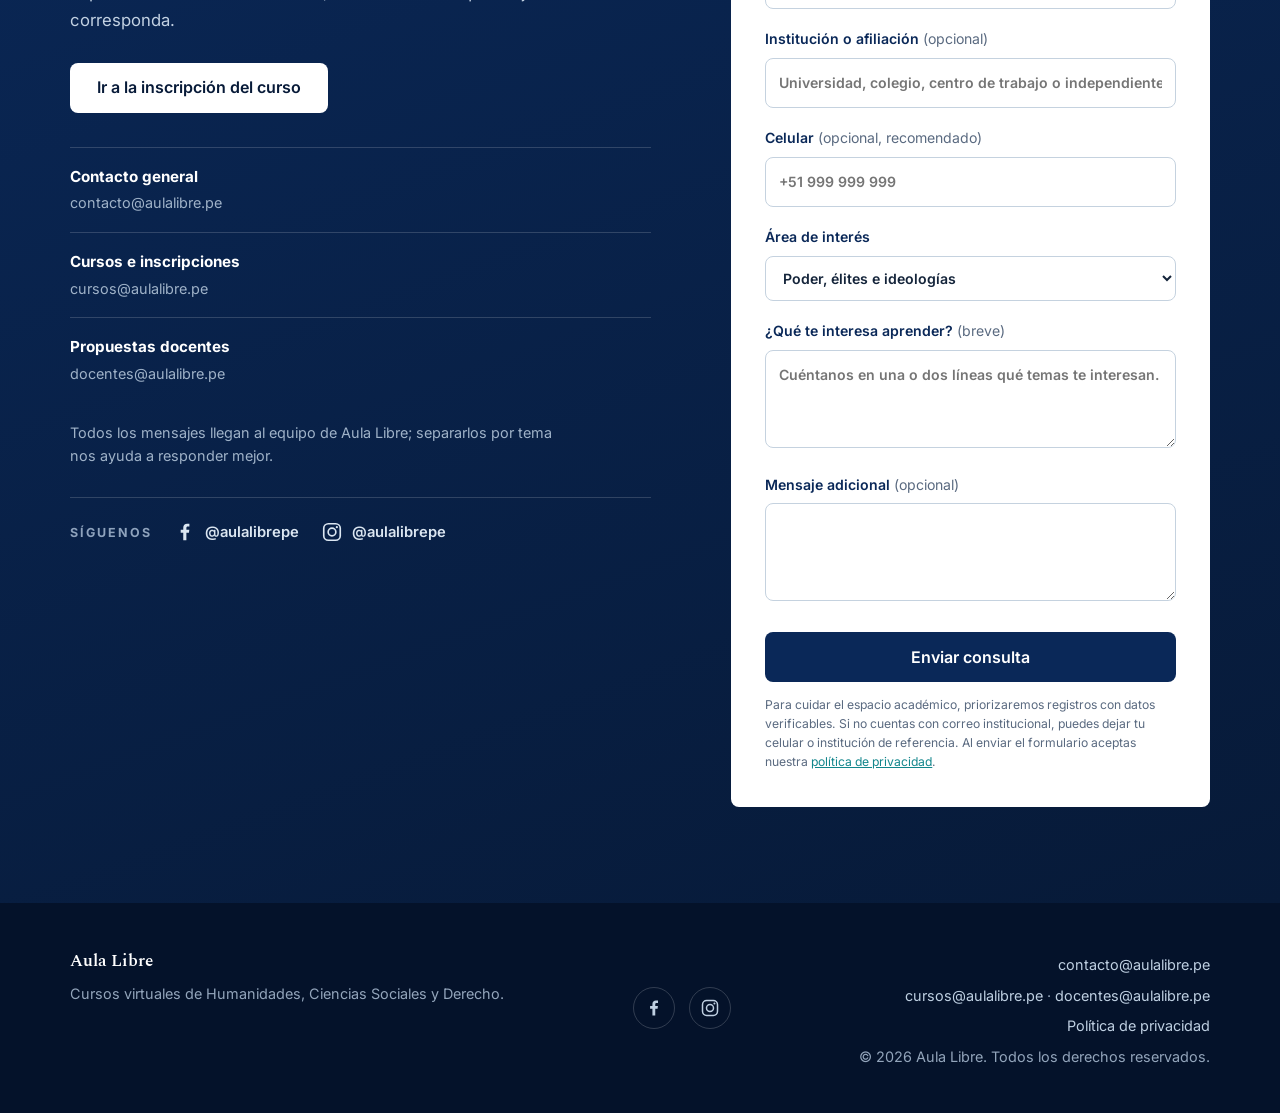
==== commit 04f0b660: "Lanzar curso Poder, élites e ideologías" ====
--- a/index.html
+++ b/index.html
@@ -2,23 +2,23 @@
 <html lang="es" class="js"><head>
 <meta charset="utf-8">
 <meta name="viewport" content="width=device-width, initial-scale=1">
-<meta name="description" content="Aula Libre ofrece cursos virtuales de Humanidades, Ciencias Sociales y Derecho, con una formación rigurosa, accesible y conectada con el presente.">
+<meta name="description" content="Inscripciones abiertas para Poder, élites e ideologías, el primer curso virtual en vivo de Aula Libre. Cuatro sesiones para comprender la política contemporánea.">
 <meta name="theme-color" content="#0a2858">
 <link rel="canonical" href="https://aulalibre.pe/">
 <meta property="og:type" content="website">
 <meta property="og:url" content="https://aulalibre.pe/">
 <meta property="og:site_name" content="Aula Libre">
 <meta property="og:locale" content="es_PE">
-<meta property="og:title" content="Aula Libre">
-<meta property="og:description" content="Cursos virtuales de Humanidades, Ciencias Sociales y Derecho.">
+<meta property="og:title" content="Poder, élites e ideologías | Aula Libre">
+<meta property="og:description" content="¿Quién manda realmente? Curso virtual en vivo de ciencia política con Mario A. Vásquez Cohello.">
 <meta property="og:image" content="https://aulalibre.pe/assets/aula-libre-social.png">
 <meta property="og:image:width" content="1200">
 <meta property="og:image:height" content="630">
 <meta name="twitter:card" content="summary_large_image">
-<meta name="twitter:title" content="Aula Libre">
-<meta name="twitter:description" content="Cursos virtuales de Humanidades, Ciencias Sociales y Derecho.">
+<meta name="twitter:title" content="Poder, élites e ideologías | Aula Libre">
+<meta name="twitter:description" content="¿Quién manda realmente? Curso virtual en vivo de ciencia política.">
 <meta name="twitter:image" content="https://aulalibre.pe/assets/aula-libre-social.png">
-<title>Aula Libre | Cursos virtuales de Humanidades, Ciencias Sociales y Derecho</title>
+<title>Poder, élites e ideologías | Aula Libre</title>
 <link rel="icon" href="assets/favicon-48.png" type="image/png">
 <link rel="apple-touch-icon" href="assets/apple-touch-icon.png">
 <link rel="preload" href="assets/fonts/spectral-latin-600-normal.woff2" as="font" type="font/woff2" crossorigin="">
@@ -61,11 +61,11 @@
       <span class="sr-only">Abrir menú</span><span aria-hidden="true"></span><span aria-hidden="true"></span><span aria-hidden="true"></span>
     </button>
     <nav class="main-nav" id="main-menu" aria-label="Navegación principal">
-      <a href="#clase-abierta">Clase abierta</a>
+      <a href="#curso-en-vivo">Curso en vivo</a>
       <a href="#cursos">Cursos</a>
       <a href="#docentes">Docentes</a>
       <a href="#propuestas-docentes">Proponer un curso</a>
-      <a class="nav-cta" href="#contacto">Inscribirme</a>
+      <a class="nav-cta" href="/poder-elites-ideologias#inscripcion">Inscribirme</a>
     </nav>
   </div>
 </header>
@@ -76,29 +76,30 @@
   <section class="hero" id="inicio">
     <div class="container hero-grid">
       <div class="hero-copy">
-        <p class="eyebrow">Formación virtual independiente · Perú</p>
-        <h1>Conocimiento para pensar <em>con libertad</em></h1>
-        <p class="hero-text">Cursos virtuales de Humanidades, Ciencias Sociales y Derecho, dirigidos a quienes buscan comprender el mundo con rigor, pensamiento crítico y apertura al diálogo.</p>
+        <p class="eyebrow">Curso virtual en vivo · Ciencia política</p>
+        <h1>Poder, élites e <em>ideologías</em></h1>
+        <p class="hero-kicker">¿Quién manda realmente?</p>
+        <p class="hero-text">Cuatro sesiones para comprender cómo se construye y legitima el poder, quiénes lo ejercen y qué respuestas ofrecen el liberalismo, el socialismo, el comunismo y el anarquismo.</p>
         <div class="hero-actions">
-          <a class="button button-primary" href="#clase-abierta">Ver clase abierta</a>
-          <a class="button button-ghost" href="#cursos">Ver cursos</a>
+          <a class="button button-primary" href="/poder-elites-ideologias#inscripcion">Inscribirme al curso</a>
+          <a class="button button-ghost" href="/poder-elites-ideologias#programa">Ver programa</a>
         </div>
         <ul class="hero-features" aria-label="Características principales">
-          <li>Clases virtuales en vivo</li>
-          <li>Docentes especialistas</li>
-          <li>Comunidad de aprendizaje</li>
+          <li>4 sesiones en vivo</li>
+          <li>8 horas de formación</li>
+          <li>Incluye certificado</li>
         </ul>
       </div>
-      <aside class="hero-card" aria-label="Próxima clase abierta">
-        <p class="hero-card-label">Próxima sesión · Gratuita</p>
-        <p class="hero-card-title">¿Qué nos dejaron las elecciones de&nbsp;2026?</p>
-        <p class="hero-card-sub">Historia, democracia y Estado en el nuevo escenario político peruano.</p>
+      <aside class="hero-card" aria-label="Datos del curso Poder, élites e ideologías">
+        <p class="hero-card-label">Inscripciones abiertas</p>
+        <p class="hero-card-title">Claves para comprender la política contemporánea</p>
+        <p class="hero-card-sub">Con Mario A. Vásquez Cohello, magíster en Educación y especialista en Filosofía y Derecho.</p>
         <dl class="hero-card-meta">
-          <div><dt>Modalidad</dt><dd>Sesión virtual en vivo</dd></div>
-          <div><dt>Fecha</dt><dd>martes 8 de septiembre de 2026 · 8:00 p. m.</dd></div>
-          <div><dt>Docentes</dt><dd>F. Núñez · M. Vásquez</dd></div>
+          <div><dt>Inicio</dt><dd>lunes 28 de septiembre</dd></div>
+          <div><dt>Horario</dt><dd>6:00 a 8:00 p. m. · Perú</dd></div>
+          <div><dt>Inversión</dt><dd>Desde S/ 120</dd></div>
         </dl>
-        <a class="hero-card-link" href="#contacto">Reservar mi cupo gratuito<span aria-hidden="true"> →</span></a>
+        <a class="hero-card-link" href="/poder-elites-ideologias">Conocer el curso<span aria-hidden="true"> →</span></a>
       </aside>
     </div>
   </section>
@@ -154,42 +155,42 @@
     </div>
   </section>
 
-  <!-- ============ CLASE ABIERTA ============ -->
-  <section class="reveal featured" id="clase-abierta">
+  <!-- ============ CURSO PRINCIPAL ============ -->
+  <section class="reveal featured" id="curso-en-vivo">
     <div class="container">
       <picture class="featured-visual">
-        <source srcset="assets/clase-abierta-elecciones-simbolica.webp" type="image/webp">
-        <img src="assets/clase-abierta-elecciones-simbolica.jpg" alt="Urna transparente con una papeleta como símbolo de participación democrática" loading="lazy" width="1400" height="636">
+        <source srcset="assets/curso-politica-simbolica.webp" type="image/webp">
+        <img src="assets/curso-politica-simbolica.jpg" alt="Círculo de asientos con una silla elevada como símbolo del poder y las élites" loading="lazy" width="1200" height="675">
       </picture>
       <div class="featured-grid">
         <div class="featured-copy">
-          <p class="eyebrow eyebrow-light">Clase abierta y gratuita</p>
-          <h2>¿Qué nos dejaron las elecciones de 2026?</h2>
-          <p class="featured-sub">Historia, democracia y Estado en el nuevo escenario político peruano</p>
-          <p class="featured-desc">Una sesión interdisciplinaria para analizar qué revelaron las elecciones sobre la sociedad peruana, cómo se construye legitimidad después de una contienda polarizada y qué retos plantea el nuevo ciclo político.</p>
+          <p class="eyebrow eyebrow-light">Primer curso de Aula Libre · Inscripciones abiertas</p>
+          <h2>Poder, élites e ideologías</h2>
+          <p class="featured-sub">¿Quién manda realmente?</p>
+          <p class="featured-desc">Un recorrido claro y comparativo por las principales ideas políticas modernas para comprender quién ejerce el poder, por qué obedecemos y cómo se justifican la libertad, la igualdad, el Estado y la autoridad.</p>
           <ul class="featured-meta">
-            <li>Sesión virtual en vivo</li>
-            <li>Acceso gratuito</li>
-            <li>martes 8 de septiembre de 2026 · 8:00 p. m.</li>
+            <li>4 sesiones virtuales en vivo</li>
+            <li>8 horas en total</li>
+            <li>28 de septiembre, 2, 5 y 9 de octubre</li>
           </ul>
-          <p class="featured-note">Clase gratuita en vivo, con espacio para preguntas y conversación al final de la sesión.</p>
+          <p class="featured-note">Lunes y viernes, de 6:00 a 8:00 p. m. (hora de Perú). Incluye certificado.</p>
           <div class="featured-teachers">
-            <div><strong>Francisco Núñez Díaz</strong><span>Historia política, ciudadanía y democracia</span></div>
-            <div><strong>Mario A. Vásquez Cohello</strong><span>Estado, filosofía política y derecho</span></div>
-          </div>
-          <a class="button button-light" href="#contacto">Reservar mi cupo gratuito</a>
+            <div><strong>Mario A. Vásquez Cohello</strong><span>Magíster en Educación · Filosofía y Derecho</span></div>
+            <div><strong>S/ 120 estudiantes · S/ 150 público general</strong><span>Las instrucciones de pago se envían después del registro.</span></div>
+          </div>
+          <a class="button button-light" href="/poder-elites-ideologias#inscripcion">Ver programa e inscribirme</a>
         </div>
         <aside class="featured-panel">
-          <p class="featured-panel-label">Temas de la sesión</p>
+          <p class="featured-panel-label">Programa en cuatro preguntas</p>
           <ol class="featured-topics">
-            <li>Las claves históricas del proceso electoral</li>
-            <li>Polarización, representación y legitimidad</li>
-            <li>El papel del Estado y del nuevo Congreso</li>
-            <li>Los retos para la democracia y la ciudadanía</li>
+            <li>¿Por qué obedecemos? Poder, Estado y legitimidad</li>
+            <li>¿Hasta dónde debe llegar el Estado? El liberalismo</li>
+            <li>¿Puede existir igualdad sin transformar el poder? Socialismo y comunismo</li>
+            <li>¿Es posible una sociedad sin autoridad? Anarquismo y poder contemporáneo</li>
           </ol>
           <div class="featured-question">
             <span>Pregunta central</span>
-            <p>¿Las elecciones de 2026 cerraron la crisis política peruana o inauguraron una nueva etapa?</p>
+            <p>¿Gobierna la ciudadanía, el Estado o una minoría organizada?</p>
           </div>
         </aside>
       </div>
@@ -200,9 +201,9 @@
   <section class="reveal section" id="cursos">
     <div class="container">
       <div class="section-head">
-        <p class="eyebrow">Próximos cursos</p>
-        <h2>Un primer ciclo para comprender la política y sus ideas</h2>
-        <p class="section-intro">Tres cursos virtuales de cuatro sesiones, diseñados para público general, estudiantes, docentes y profesionales. Cada curso parte de una pregunta.</p>
+        <p class="eyebrow">Después de este curso</p>
+        <h2>Más preguntas para seguir pensando juntos</h2>
+        <p class="section-intro">Estas propuestas se encuentran en preparación. Publicaremos sus fechas y condiciones cuando se abran las inscripciones.</p>
       </div>
 
       <div class="course-list">
@@ -213,7 +214,7 @@
             <img src="assets/curso-democracia-historica-v2.jpg" alt="Libro abierto y construcción cívica incompleta como símbolo de la historia de la democracia" loading="lazy" width="1200" height="675">
           </picture>
           <div class="course-body">
-            <p class="course-tags">Humanidades · Ciencias Sociales · Virtual</p>
+            <p class="course-tags">Próximamente · Humanidades · Ciencias Sociales</p>
             <h3>¿Siempre quisimos la democracia?</h3>
             <p class="course-sub">Historia de una palabra disputada: de la Revolución francesa al Perú republicano</p>
             <p class="course-desc">¿Por qué durante mucho tiempo la democracia fue vista como una amenaza? ¿Por qué las primeras constituciones peruanas evitaron mencionarla? ¿Cómo terminó convirtiéndose en el fundamento de la política moderna?</p>
@@ -229,31 +230,11 @@
 
         <article class="course">
           <picture class="course-visual">
-            <source srcset="assets/curso-politica-simbolica.webp" type="image/webp">
-            <img src="assets/curso-politica-simbolica.jpg" alt="Círculo de asientos con una silla elevada como símbolo del poder y las élites" loading="lazy" width="1200" height="675">
-          </picture>
-          <div class="course-body">
-            <p class="course-tags">Ciencias Sociales · Filosofía política · Virtual</p>
-            <h3>¿Quién manda realmente?</h3>
-            <p class="course-sub">Poder, élites e ideologías para comprender la política contemporánea</p>
-            <p class="course-desc">¿Gobierna la ciudadanía, el Estado o las élites? ¿Qué entienden por libertad, igualdad y poder el liberalismo, el socialismo, el comunismo y el anarquismo?</p>
-            <dl class="course-meta">
-              <div><dt>Docente</dt><dd>Mario A. Vásquez Cohello</dd></div>
-              <div><dt>Modalidad</dt><dd>4 sesiones virtuales de 2 horas</dd></div>
-              <div><dt>Duración</dt><dd>8 horas en total</dd></div>
-            </dl>
-            <p class="course-topics">Ciencia política · Poder y legitimidad · Élites · Liberalismo · Socialismo, comunismo y anarquismo</p>
-            <a class="course-link" href="mailto:cursos@aulalibre.pe?subject=Consulta%20sobre%20el%20curso%20%C2%BFQui%C3%A9n%20manda%20realmente%3F">Consultar por este curso<span aria-hidden="true"> →</span></a>
-          </div>
-        </article>
-
-        <article class="course">
-          <picture class="course-visual">
             <source srcset="assets/curso-ciudadania-simbolica.webp" type="image/webp">
             <img src="assets/curso-ciudadania-simbolica.jpg" alt="Puerta abierta y puente como símbolos del acceso a la ciudadanía y los derechos" loading="lazy" width="1200" height="675">
           </picture>
           <div class="course-body">
-            <p class="course-tags">Historia · Ciudadanía · Virtual</p>
+            <p class="course-tags">Próximamente · Historia · Ciudadanía</p>
             <h3>¿Somos ciudadanos de verdad?</h3>
             <p class="course-sub">De la vecindad colonial a la ciudadanía en el Perú contemporáneo</p>
             <p class="course-desc">¿Basta con tener nacionalidad, documento de identidad y derecho al voto para ser ciudadano? ¿Por qué algunas personas tienen más posibilidades que otras de ser escuchadas, protegidas y representadas?</p>
@@ -282,7 +263,7 @@
         <li><h3>Inscripción</h3><p>El participante elige el curso y completa su registro en línea.</p></li>
         <li><h3>Clases en vivo</h3><p>Sesiones virtuales con espacio para preguntas y conversación.</p></li>
         <li><h3>Materiales</h3><p>Lecturas y recursos de apoyo seleccionados por cada docente.</p></li>
-        <li><h3>Constancia</h3><p>Constancia digital para quienes cumplan los requisitos del curso.</p></li>
+        <li><h3>Certificado</h3><p>Certificado digital para quienes cumplan los requisitos del curso.</p></li>
       </ol>
     </div>
   </section>
@@ -362,8 +343,9 @@
     <div class="container contact-grid">
       <div class="contact-copy">
         <p class="eyebrow eyebrow-light">Contacto</p>
-        <h2>Reserva tu cupo o escribe al canal indicado</h2>
-        <p class="contact-intro">Completa el formulario para recibir la invitación a la clase abierta. Para consultas específicas, usa el correo que mejor corresponda.</p>
+        <h2>Conversemos sobre los próximos cursos</h2>
+        <p class="contact-intro">Para inscribirte en <em>Poder, élites e ideologías</em>, utiliza su formulario específico. Para otras consultas, escribe al canal que mejor corresponda.</p>
+        <a class="button button-light contact-course-button" href="/poder-elites-ideologias#inscripcion">Ir a la inscripción del curso</a>
         <div class="contact-addresses" aria-label="Correos de contacto de Aula Libre">
           <a href="mailto:contacto@aulalibre.pe"><strong>Contacto general</strong><span>contacto@aulalibre.pe</span></a>
           <a href="mailto:cursos@aulalibre.pe?subject=Consulta%20sobre%20cursos"><strong>Cursos e inscripciones</strong><span>cursos@aulalibre.pe</span></a>
@@ -383,10 +365,10 @@
         <label>Correo electrónico<input type="email" name="correo" autocomplete="email" required=""></label>
         <label>Institución o afiliación <span>(opcional)</span><input type="text" name="institucion" autocomplete="organization" placeholder="Universidad, colegio, centro de trabajo o independiente"></label>
         <label>Celular <span>(opcional, recomendado)</span><input type="tel" name="celular" autocomplete="tel" inputmode="tel" placeholder="+51 999 999 999"></label>
-        <label>Área de interés<select name="area"><option value="Clase abierta gratuita">Clase abierta gratuita</option><option value="Humanidades">Humanidades</option><option value="Ciencias Sociales">Ciencias Sociales</option><option value="Derecho">Derecho</option><option value="Propuesta docente">Propuesta de curso</option><option value="Todas">Todas las áreas</option></select></label>
-        <label>¿Por qué te interesa asistir? <span>(breve)</span><textarea name="motivo_interes" rows="3" placeholder="Cuéntanos en una o dos líneas tu interés en la clase o los cursos."></textarea></label>
+        <label>Área de interés<select name="area"><option value="Poder, élites e ideologías">Poder, élites e ideologías</option><option value="Humanidades">Humanidades</option><option value="Ciencias Sociales">Ciencias Sociales</option><option value="Derecho">Derecho</option><option value="Propuesta docente">Propuesta de curso</option><option value="Todas">Todas las áreas</option></select></label>
+        <label>¿Qué te interesa aprender? <span>(breve)</span><textarea name="motivo_interes" rows="3" placeholder="Cuéntanos en una o dos líneas qué temas te interesan."></textarea></label>
         <label>Mensaje adicional <span>(opcional)</span><textarea name="mensaje" rows="3"></textarea></label>
-        <button class="button button-form" type="submit">Enviar inscripción</button>
+        <button class="button button-form" type="submit">Enviar consulta</button>
         <p class="form-note">Para cuidar el espacio académico, priorizaremos registros con datos verificables. Si no cuentas con correo institucional, puedes dejar tu celular o institución de referencia. Al enviar el formulario aceptas nuestra <a href="/privacidad">política de privacidad</a>.</p>
       </form>
     </div>
--- a/styles.css
+++ b/styles.css
@@ -24,7 +24,7 @@
   --serif:Spectral,Georgia,"Times New Roman",serif;
   --sans:Inter,ui-sans-serif,system-ui,-apple-system,"Segoe UI",sans-serif;
   --container:1140px;
-  --radius:10px;
+  --radius:8px;
 }
 
 *{box-sizing:border-box}
@@ -67,13 +67,13 @@
 .button-light:hover,.button-light:focus-visible{background:var(--teal-bright);color:var(--navy-deep)}
 
 /* ---------- hero ---------- */
-.hero{position:relative;border-bottom:1px solid var(--line);background:linear-gradient(180deg,#fff 0%,var(--paper) 100%);overflow:hidden}
-.hero::before{content:"";position:absolute;inset:0;background:repeating-linear-gradient(180deg,transparent 0 46px,rgba(10,40,88,.045) 46px 47px);pointer-events:none}
-.hero::after{content:"";position:absolute;top:-220px;right:-180px;width:640px;height:640px;background:radial-gradient(circle,rgba(55,194,200,.14),transparent 62%);pointer-events:none}
+.hero{position:relative;border-bottom:1px solid var(--line);background:var(--paper);overflow:hidden}
+.hero::before{content:"";position:absolute;inset:0;border-block:6px solid rgba(10,40,88,.025);pointer-events:none}
 .hero-grid{position:relative;z-index:1}
 .hero-grid{display:grid;grid-template-columns:minmax(0,1.15fr) minmax(320px,.72fr);gap:72px;align-items:center;padding:96px 0 104px}
-.hero h1{margin:0;max-width:15ch;color:var(--navy-deep);font-family:var(--serif);font-weight:600;font-size:clamp(2.9rem,5.6vw,4.9rem);line-height:1.06;letter-spacing:-.015em}
+.hero h1{margin:0;max-width:15ch;color:var(--navy-deep);font-family:var(--serif);font-weight:600;font-size:clamp(2.9rem,5.6vw,4.9rem);line-height:1.06;letter-spacing:0}
 .hero h1 em{font-style:italic;font-weight:500;color:var(--teal)}
+.hero-kicker{margin:18px 0 0;color:var(--teal);font-family:var(--serif);font-size:clamp(1.35rem,2.4vw,1.8rem);font-style:italic;font-weight:500;line-height:1.3}
 .hero-text{max-width:56ch;margin:26px 0 0;color:var(--muted);font-size:clamp(1.05rem,1.7vw,1.2rem)}
 .hero-actions{display:flex;flex-wrap:wrap;gap:14px;margin-top:36px}
 .hero-features{display:flex;flex-wrap:wrap;gap:10px 28px;margin:36px 0 0;padding:22px 0 0;border-top:1px solid var(--line);list-style:none;color:var(--navy);font-size:.9rem;font-weight:600}
@@ -98,7 +98,7 @@
 .section-paper{background:var(--paper);border-block:1px solid var(--line)}
 .section-dark{color:#fff;background:var(--navy-deep)}
 .section-head{max-width:760px;margin-bottom:56px}
-.section h2{margin:0;color:var(--navy-deep);font-family:var(--serif);font-weight:600;font-size:clamp(1.9rem,3.4vw,2.9rem);line-height:1.15;letter-spacing:-.01em}
+.section h2{margin:0;color:var(--navy-deep);font-family:var(--serif);font-weight:600;font-size:clamp(1.9rem,3.4vw,2.9rem);line-height:1.15;letter-spacing:0}
 .section-dark h2{color:#fff}
 .section-intro{margin:18px 0 0;color:var(--muted);font-size:1.05rem}
 .section-dark .section-intro{color:#b9c9dc}
@@ -123,7 +123,7 @@
 .featured{padding:96px 0;color:#fff;background:var(--navy-deep)}
 .featured-visual{display:block;margin-bottom:56px;border-radius:var(--radius);overflow:hidden;border:1px solid var(--line-dark)}
 .featured-grid{display:grid;grid-template-columns:minmax(0,1.1fr) minmax(300px,.66fr);gap:64px;align-items:start}
-.featured h2{margin:0;max-width:18ch;color:#fff;font-family:var(--serif);font-weight:600;font-size:clamp(2.2rem,4.4vw,3.6rem);line-height:1.1;letter-spacing:-.015em}
+.featured h2{margin:0;max-width:18ch;color:#fff;font-family:var(--serif);font-weight:600;font-size:clamp(2.2rem,4.4vw,3.6rem);line-height:1.1;letter-spacing:0}
 .featured-sub{margin:18px 0 0;color:var(--teal-bright);font-family:var(--serif);font-style:italic;font-weight:500;font-size:clamp(1.15rem,2vw,1.45rem);line-height:1.35}
 .featured-desc{max-width:60ch;margin:22px 0 0;color:#c3d2e3;font-size:1.04rem}
 .featured-meta{display:flex;flex-wrap:wrap;gap:8px 26px;margin:28px 0 0;padding:0;list-style:none;color:#dbe6f1;font-size:.88rem;font-weight:600}
@@ -214,6 +214,7 @@
 .contact-addresses strong{font-size:.95rem;transition:color .15s ease}
 .contact-addresses span{color:#9fb2c8;font-size:.9rem}
 .contact-routing{max-width:54ch;margin:18px 0 0;color:#9fb2c8;font-size:.9rem;line-height:1.6}
+.contact-course-button{margin-top:28px}
 .contact-form{padding:36px 34px;color:var(--ink);background:#fff;border-radius:var(--radius)}
 .contact-form label{display:block;color:var(--navy);font-size:.88rem;font-weight:600}
 .contact-form label+label{margin-top:18px}
@@ -242,6 +243,9 @@
 .thanks-card img{width:min(280px,80%);margin:0 auto 30px}
 .thanks-card h1{margin:0;color:var(--navy-deep);font-family:var(--serif);font-weight:600;font-size:clamp(2rem,6vw,3.2rem);line-height:1.1}
 .thanks-card p{margin:20px auto 0;max-width:50ch;color:var(--muted);font-size:1.05rem}
+.thanks-card p strong{color:var(--navy-deep)}
+.thanks-card .thanks-help{font-size:.94rem}
+.thanks-card .thanks-help a{color:var(--teal)}
 .thanks-card .button{margin-top:32px}
 
 /* prosa auxiliar (privacidad) */
@@ -252,6 +256,81 @@
 .prose a{color:var(--teal)}
 .muted-note{padding:16px 20px;color:var(--navy);background:var(--paper);border-left:3px solid var(--teal);border-radius:0 8px 8px 0}
 .section-label{margin:0 0 15px;color:var(--teal);font-size:.74rem;font-weight:700;letter-spacing:.18em;text-transform:uppercase}
+
+/* ---------- curso: Poder, élites e ideologías ---------- */
+.course-hero{padding:88px 0 0;color:#fff;background:var(--navy-deep)}
+.course-hero-grid{display:grid;grid-template-columns:minmax(0,1.1fr) minmax(300px,.62fr);gap:84px;align-items:end}
+.course-hero-copy{padding-bottom:68px}
+.course-hero h1{margin:0;max-width:11ch;color:#fff;font-family:var(--serif);font-size:clamp(3.1rem,6.8vw,5.7rem);font-weight:600;letter-spacing:0;line-height:.98}
+.course-hero-question{margin:20px 0 0;color:var(--teal-bright);font-family:var(--serif);font-size:clamp(1.45rem,2.8vw,2.15rem);font-style:italic;line-height:1.25}
+.course-hero-lead{max-width:58ch;margin:26px 0 0;color:#c5d5e5;font-size:1.08rem}
+.course-hero-actions{display:flex;flex-wrap:wrap;align-items:center;gap:20px 28px;margin-top:34px}
+.button-course{color:var(--navy-deep);background:var(--teal-bright)}
+.button-course:hover,.button-course:focus-visible{background:#fff}
+.course-text-link{color:#fff;font-size:.92rem;font-weight:700;text-decoration:none}
+.course-text-link:hover,.course-text-link:focus-visible{color:var(--teal-bright);text-decoration:underline;text-underline-offset:4px}
+.course-hero-aside{align-self:end}
+.course-portrait{display:block;aspect-ratio:4/5;overflow:hidden;border:1px solid var(--line-dark);border-bottom:0;border-radius:8px 8px 0 0;background:#e7ebef}
+.course-portrait img{width:100%;height:100%;object-fit:cover;object-position:center 18%}
+.course-portrait-label{margin:22px 0 0;color:var(--teal-bright);font-size:.72rem;font-weight:700;letter-spacing:.16em;text-transform:uppercase}
+.course-hero-aside h2{margin:3px 0 0;color:#fff;font-family:var(--serif);font-size:1.55rem;font-weight:600;line-height:1.2}
+.course-hero-aside>p:last-child{margin:7px 0 30px;color:#9fb2c8;font-size:.9rem}
+.course-facts{display:grid;grid-template-columns:1.15fr 1fr 1.2fr .55fr;border-block:1px solid var(--line-dark)}
+.course-facts div{min-width:0;padding:22px 24px;border-left:1px solid var(--line-dark)}
+.course-facts div:first-child{padding-left:0;border-left:0}
+.course-facts span{display:block;margin-bottom:4px;color:#8fa3bd;font-size:.7rem;font-weight:700;letter-spacing:.14em;text-transform:uppercase}
+.course-facts strong{display:block;color:#fff;font-size:.88rem;line-height:1.45}
+
+.course-purpose-grid{display:grid;grid-template-columns:minmax(0,.78fr) minmax(0,1.1fr);gap:80px;align-items:start}
+.course-purpose-copy>p{margin:0;color:var(--muted);font-size:1.04rem}
+.course-purpose-copy>p+p{margin-top:18px}
+.course-outcomes{display:grid;grid-template-columns:repeat(2,minmax(0,1fr));gap:0 30px;margin:30px 0 0;padding:0;list-style:none}
+.course-outcomes li{position:relative;padding:12px 0 12px 19px;border-top:1px solid var(--line);color:var(--navy);font-size:.92rem;font-weight:600}
+.course-outcomes li::before{content:"";position:absolute;left:0;top:1.3em;width:7px;height:7px;border:2px solid var(--teal);border-radius:50%}
+
+.session-list{display:grid;grid-template-columns:repeat(2,minmax(0,1fr));gap:46px 56px;margin:0;padding:0;list-style:none;counter-reset:sesion}
+.session{counter-increment:sesion;padding-top:24px;border-top:3px solid var(--navy)}
+.session-heading>span{display:block;color:var(--teal);font-size:.72rem;font-weight:700;letter-spacing:.14em;text-transform:uppercase}
+.session-heading h3{margin:13px 0 0;color:var(--navy-deep);font-family:var(--serif);font-size:clamp(1.5rem,2.5vw,2rem);font-weight:600;line-height:1.18}
+.session-heading p{margin:5px 0 0;color:var(--navy);font-weight:700}
+.session>ul{margin:22px 0 0;padding:0;list-style:none}
+.session>ul li{position:relative;padding:8px 0 8px 18px;border-top:1px solid var(--line);color:var(--muted);font-size:.91rem}
+.session>ul li::before{content:"";position:absolute;left:0;top:1.15em;width:6px;height:6px;background:var(--teal);border-radius:50%}
+
+.course-teacher-grid{display:grid;grid-template-columns:minmax(260px,.48fr) minmax(0,1fr);gap:72px;align-items:center}
+.course-teacher-photo{display:block;aspect-ratio:4/5;overflow:hidden;border-radius:8px;background:var(--paper)}
+.course-teacher-photo img{width:100%;height:100%;object-fit:cover;object-position:center 18%}
+.course-teacher h2{margin:0;color:var(--navy-deep);font-family:var(--serif);font-size:clamp(2rem,4vw,3.1rem);font-weight:600;line-height:1.12}
+.course-teacher .teacher-lead{margin-top:24px}
+.course-teacher-grid>div>p:not(.eyebrow):not(.teacher-lead){margin:18px 0 0;color:var(--muted)}
+.course-teacher cite{font-family:var(--serif)}
+
+.course-enrollment{padding:96px 0;color:#fff;background:#0b364c}
+.enrollment-grid{display:grid;grid-template-columns:minmax(0,.85fr) minmax(340px,.7fr);gap:80px;align-items:start}
+.enrollment-copy h2{margin:0;color:#fff;font-family:var(--serif);font-size:clamp(2.2rem,4.2vw,3.5rem);font-weight:600;letter-spacing:0;line-height:1.08}
+.enrollment-copy>p:not(.eyebrow){max-width:52ch;margin:20px 0 0;color:#c7d7df}
+.price-list{display:grid;grid-template-columns:repeat(2,minmax(0,1fr));margin-top:34px;border-block:1px solid var(--line-dark)}
+.price-list div{padding:21px 22px;border-left:1px solid var(--line-dark)}
+.price-list div:first-child{padding-left:0;border-left:0}
+.price-list span{display:block;color:#9db8c5;font-size:.75rem;font-weight:700;text-transform:uppercase}
+.price-list strong{display:block;margin-top:2px;color:#fff;font-family:var(--serif);font-size:2.1rem;font-weight:600}
+.enrollment-notes{margin:28px 0 0;padding:0;list-style:none;color:#dbe8ed;font-size:.92rem;font-weight:600}
+.enrollment-notes li{position:relative;padding:7px 0 7px 18px}
+.enrollment-notes li::before{content:"";position:absolute;left:0;top:1.05em;width:7px;height:7px;background:var(--teal-bright);border-radius:50%}
+.enrollment-form{box-shadow:0 22px 60px rgba(0,0,0,.16)}
+.form-check{display:flex!important;align-items:flex-start;gap:10px}
+.form-check input{flex:0 0 auto;width:18px!important;height:18px;margin:3px 0 0!important}
+.form-check span{line-height:1.5}
+
+.faq-grid{display:grid;grid-template-columns:minmax(250px,.55fr) minmax(0,1fr);gap:72px;align-items:start}
+.faq-list{border-top:1px solid var(--line)}
+.faq-list details{border-bottom:1px solid var(--line)}
+.faq-list summary{position:relative;padding:22px 42px 22px 0;color:var(--navy-deep);font-weight:700;cursor:pointer;list-style:none}
+.faq-list summary::-webkit-details-marker{display:none}
+.faq-list summary::after{content:"+";position:absolute;right:4px;top:18px;color:var(--teal);font-family:var(--serif);font-size:1.5rem;font-weight:600}
+.faq-list details[open] summary::after{content:"−"}
+.faq-list p{margin:-4px 44px 22px 0;color:var(--muted);font-size:.94rem}
+.faq-list a{color:var(--teal)}
 
 /* ---------- animación de entrada (solo hero) ---------- */
 @media (prefers-reduced-motion:no-preference){
@@ -279,6 +358,17 @@
   .faculty-grid{grid-template-columns:1fr}
   .teacher-grid{grid-template-columns:1fr;gap:44px}
   .contact-grid{grid-template-columns:1fr;gap:48px}
+  .course-hero{padding-top:64px}
+  .course-hero-grid{grid-template-columns:1fr;gap:18px}
+  .course-hero-copy{padding-bottom:30px}
+  .course-hero-aside{display:grid;grid-template-columns:180px minmax(0,1fr);grid-template-rows:auto auto 1fr;gap:0 24px;align-items:start}
+  .course-portrait{grid-row:1/4}
+  .course-portrait-label{margin-top:12px}
+  .course-hero-aside>p:last-child{margin-bottom:20px}
+  .course-facts{grid-template-columns:repeat(2,minmax(0,1fr));margin-top:34px}
+  .course-facts div:nth-child(3){padding-left:0;border-left:0}
+  .course-purpose-grid,.course-teacher-grid,.enrollment-grid,.faq-grid{grid-template-columns:1fr;gap:44px}
+  .course-teacher-photo{width:min(360px,100%)}
 }
 
 @media (max-width:620px){
@@ -296,6 +386,24 @@
   .steps{grid-template-columns:1fr;gap:28px}
   .faculty-card{padding:28px 26px 32px}
   .contact-form{padding:26px 22px}
+  .course-hero{padding-top:46px}
+  .course-hero h1{font-size:clamp(2.8rem,16vw,4.4rem)}
+  .course-hero-actions .button{width:100%}
+  .course-hero-aside{grid-template-columns:108px minmax(0,1fr);gap:0 17px}
+  .course-hero-aside h2{font-size:1.2rem}
+  .course-hero-aside>p:last-child{font-size:.8rem;line-height:1.45}
+  .course-facts{grid-template-columns:1fr;margin-top:24px}
+  .course-facts div,.course-facts div:nth-child(3){padding:18px 0;border-left:0;border-top:1px solid var(--line-dark)}
+  .course-facts div:first-child{border-top:0}
+  .course-purpose-grid{gap:28px}
+  .course-outcomes{grid-template-columns:1fr}
+  .session-list{grid-template-columns:1fr;gap:36px}
+  .course-teacher-grid{gap:32px}
+  .course-enrollment{padding:68px 0}
+  .price-list{grid-template-columns:1fr}
+  .price-list div,.price-list div:first-child{padding:18px 0;border-left:0;border-top:1px solid var(--line-dark)}
+  .price-list div:first-child{border-top:0}
+  .faq-grid{gap:28px}
   .footer-grid{flex-direction:column;gap:22px}
   .footer-contact{text-align:left}
   .thanks-card{padding:36px 26px}
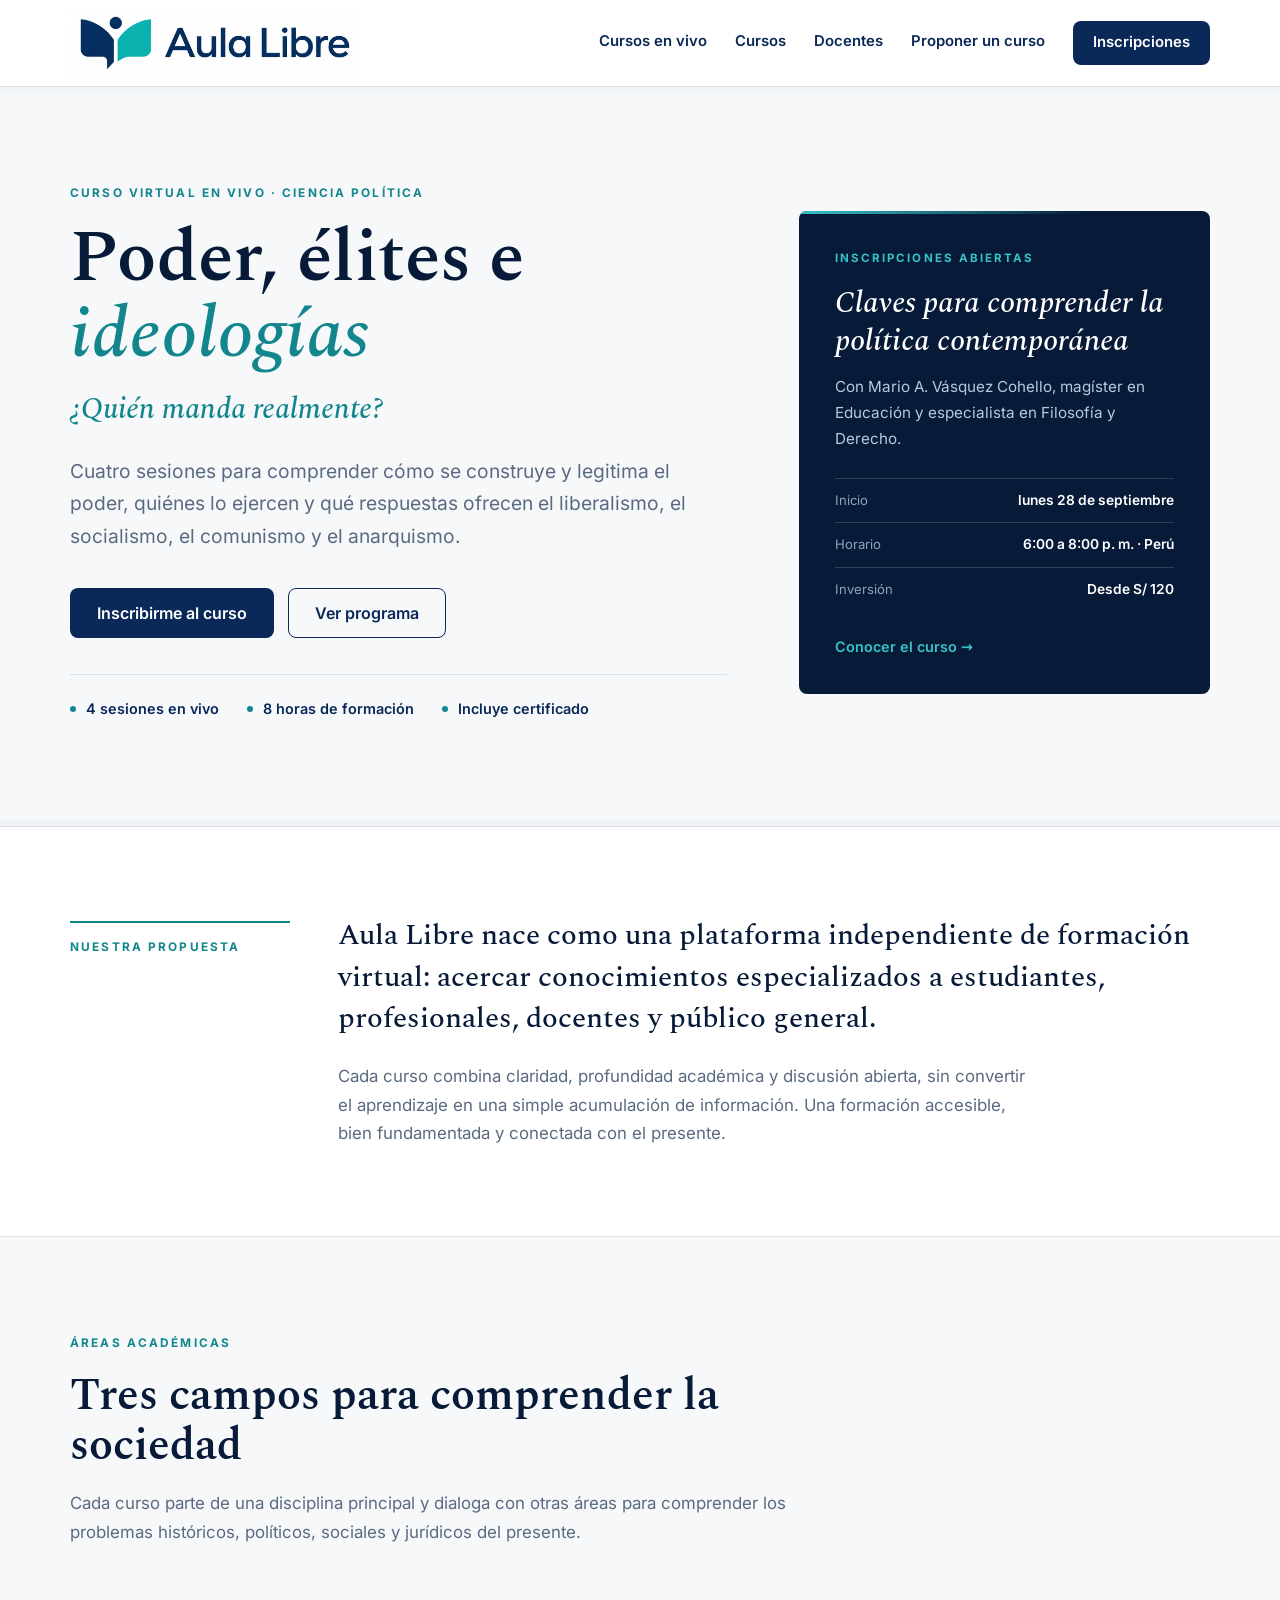
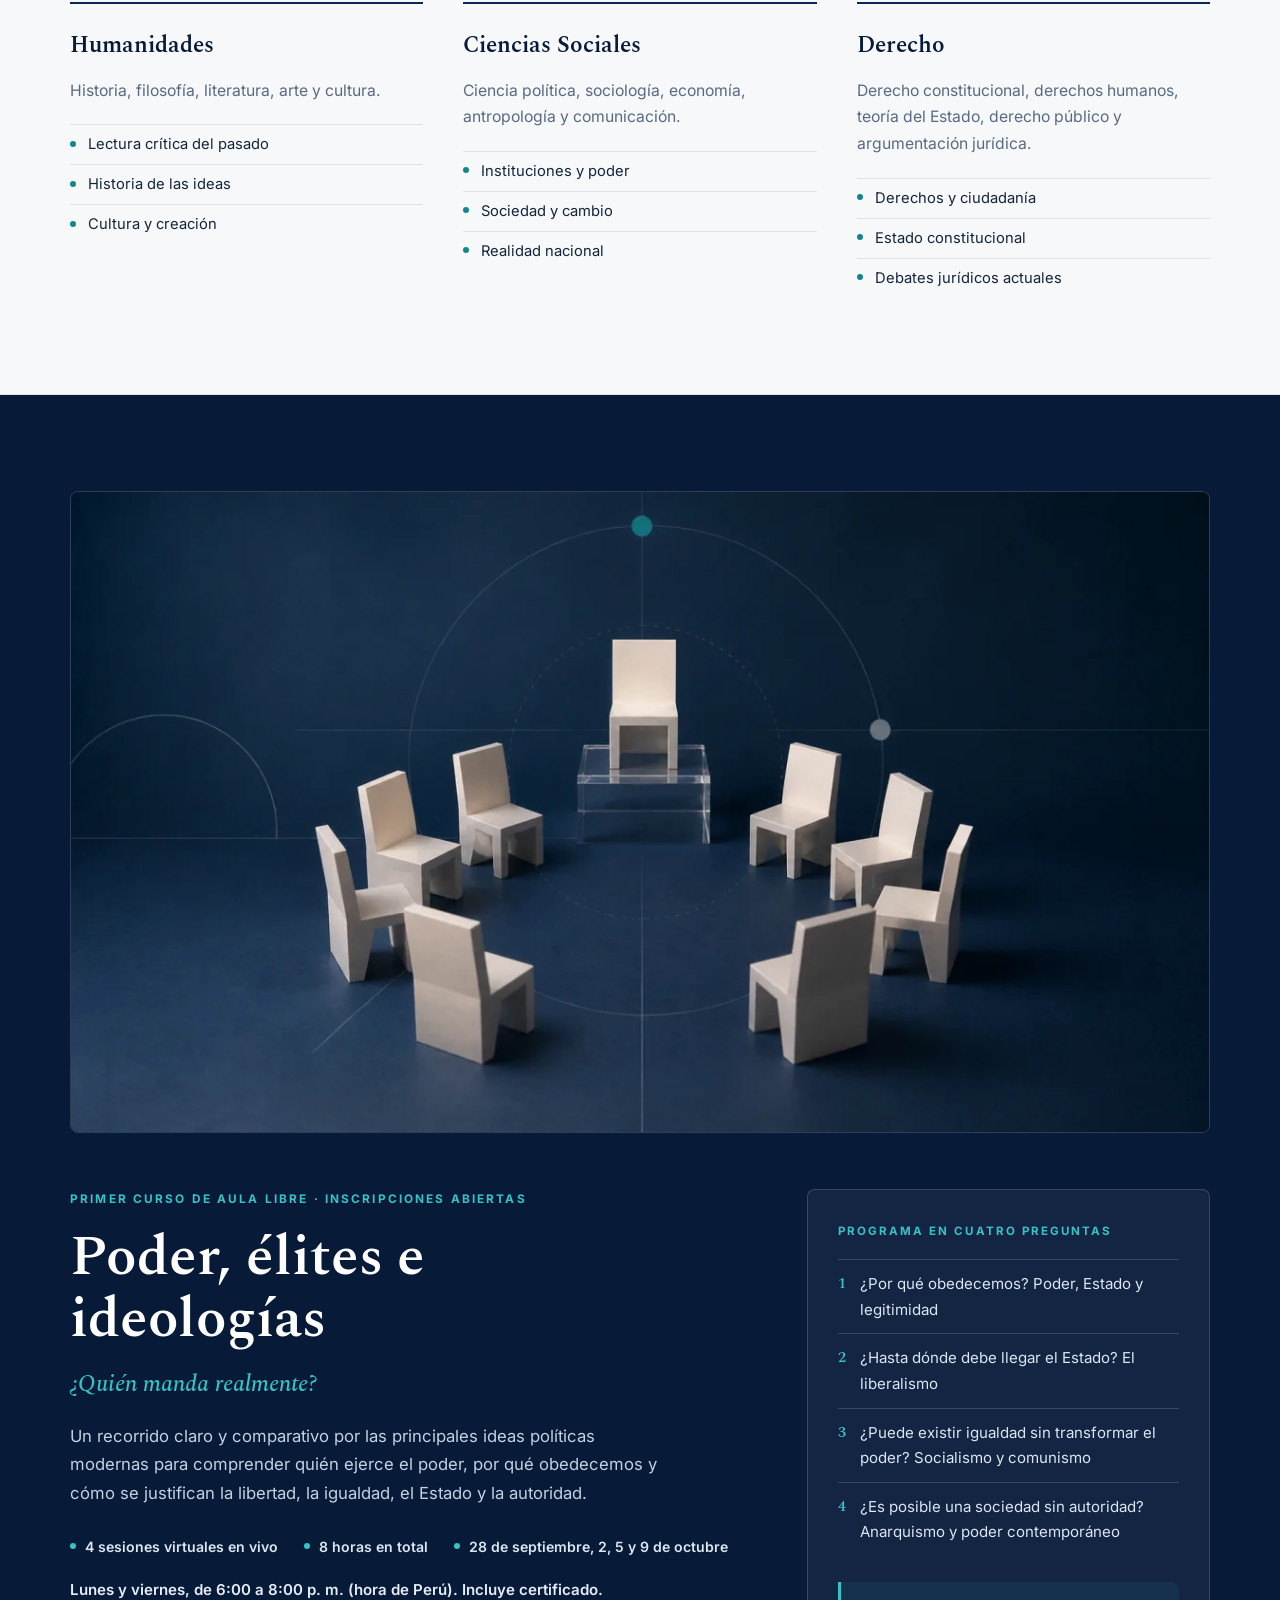
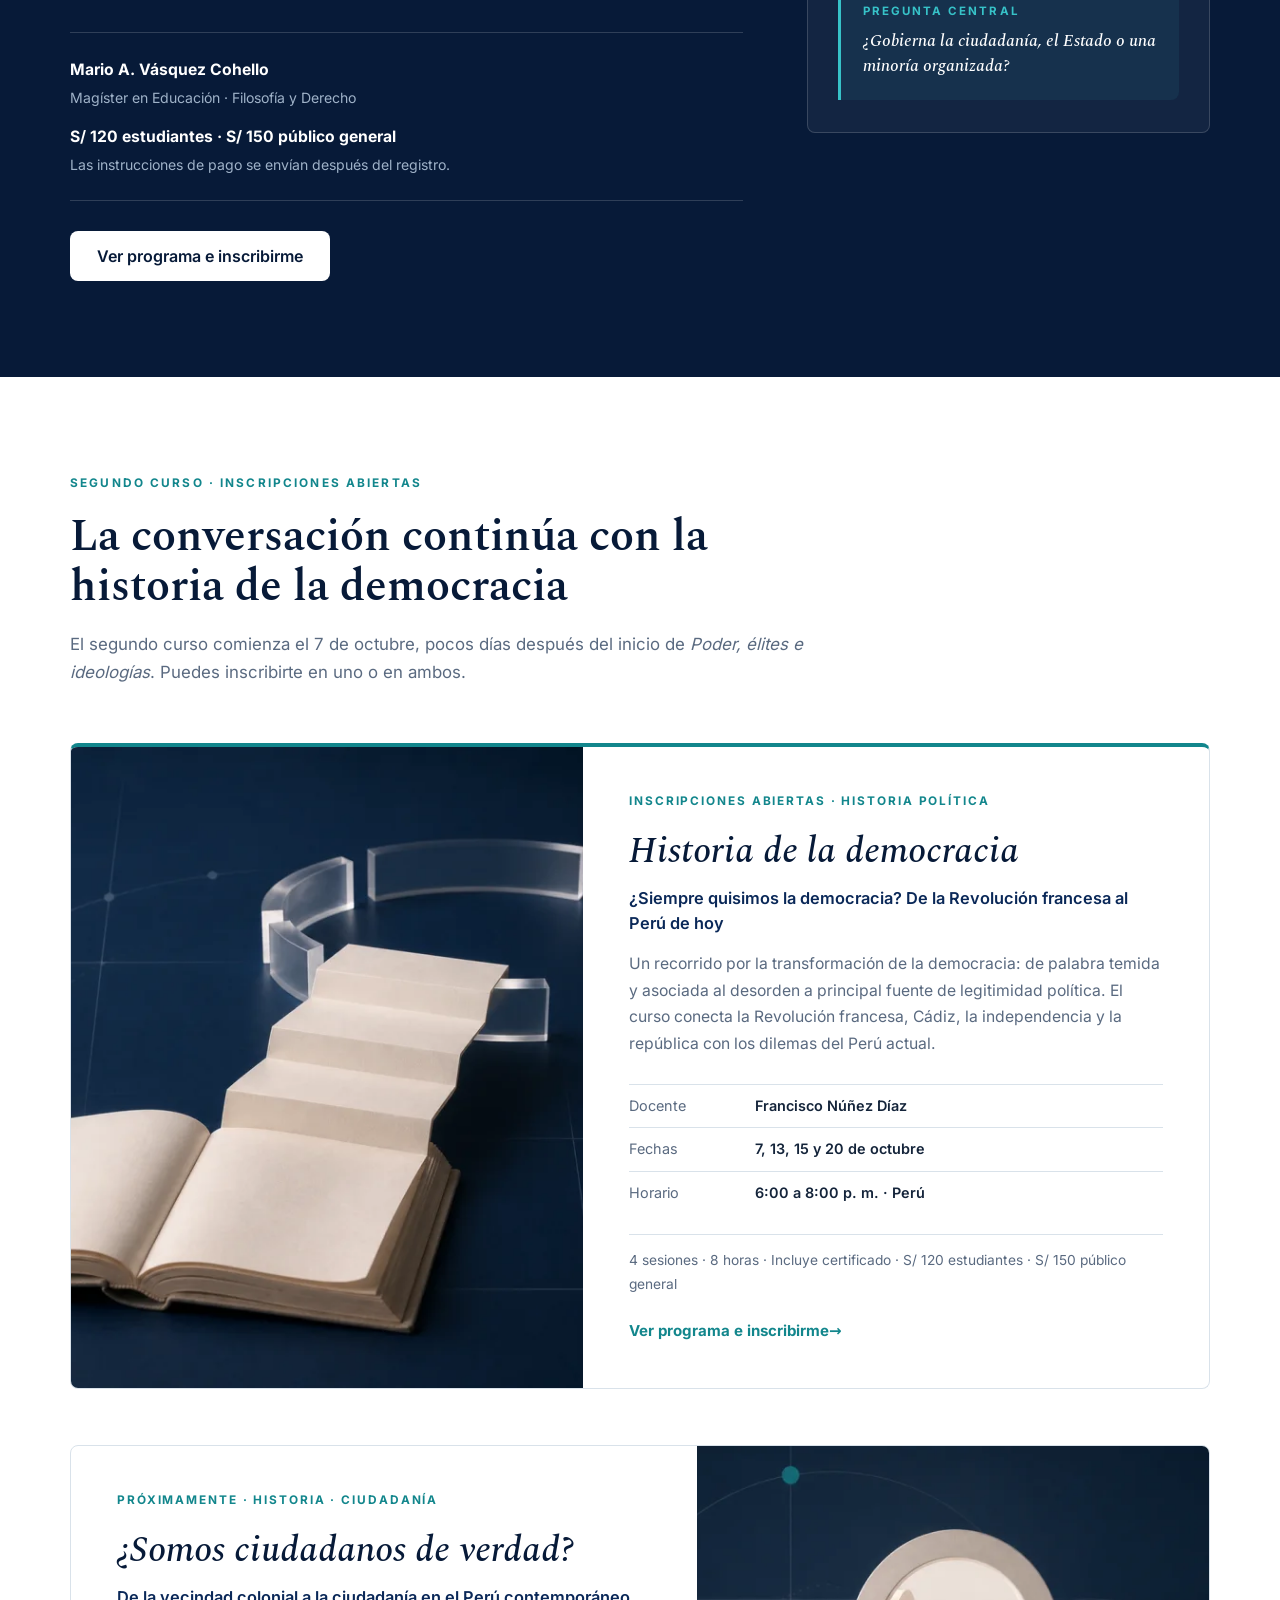
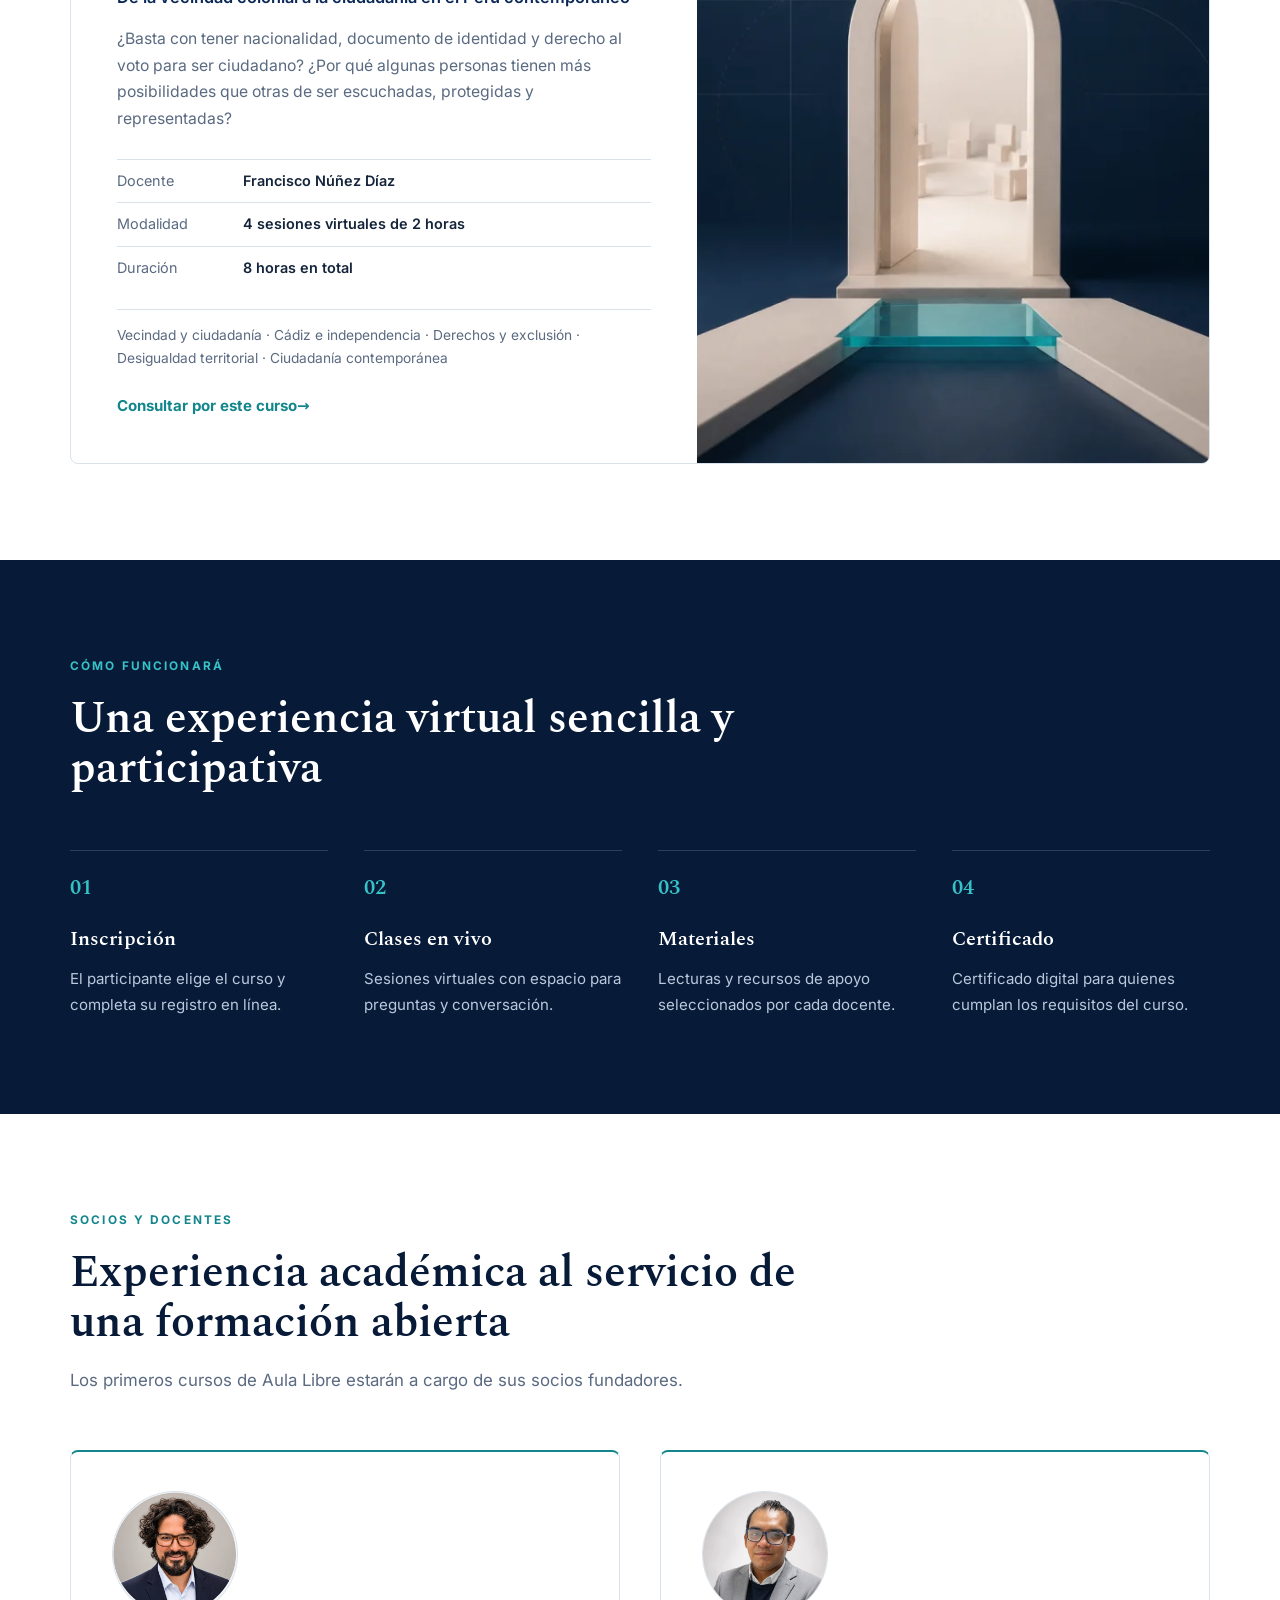
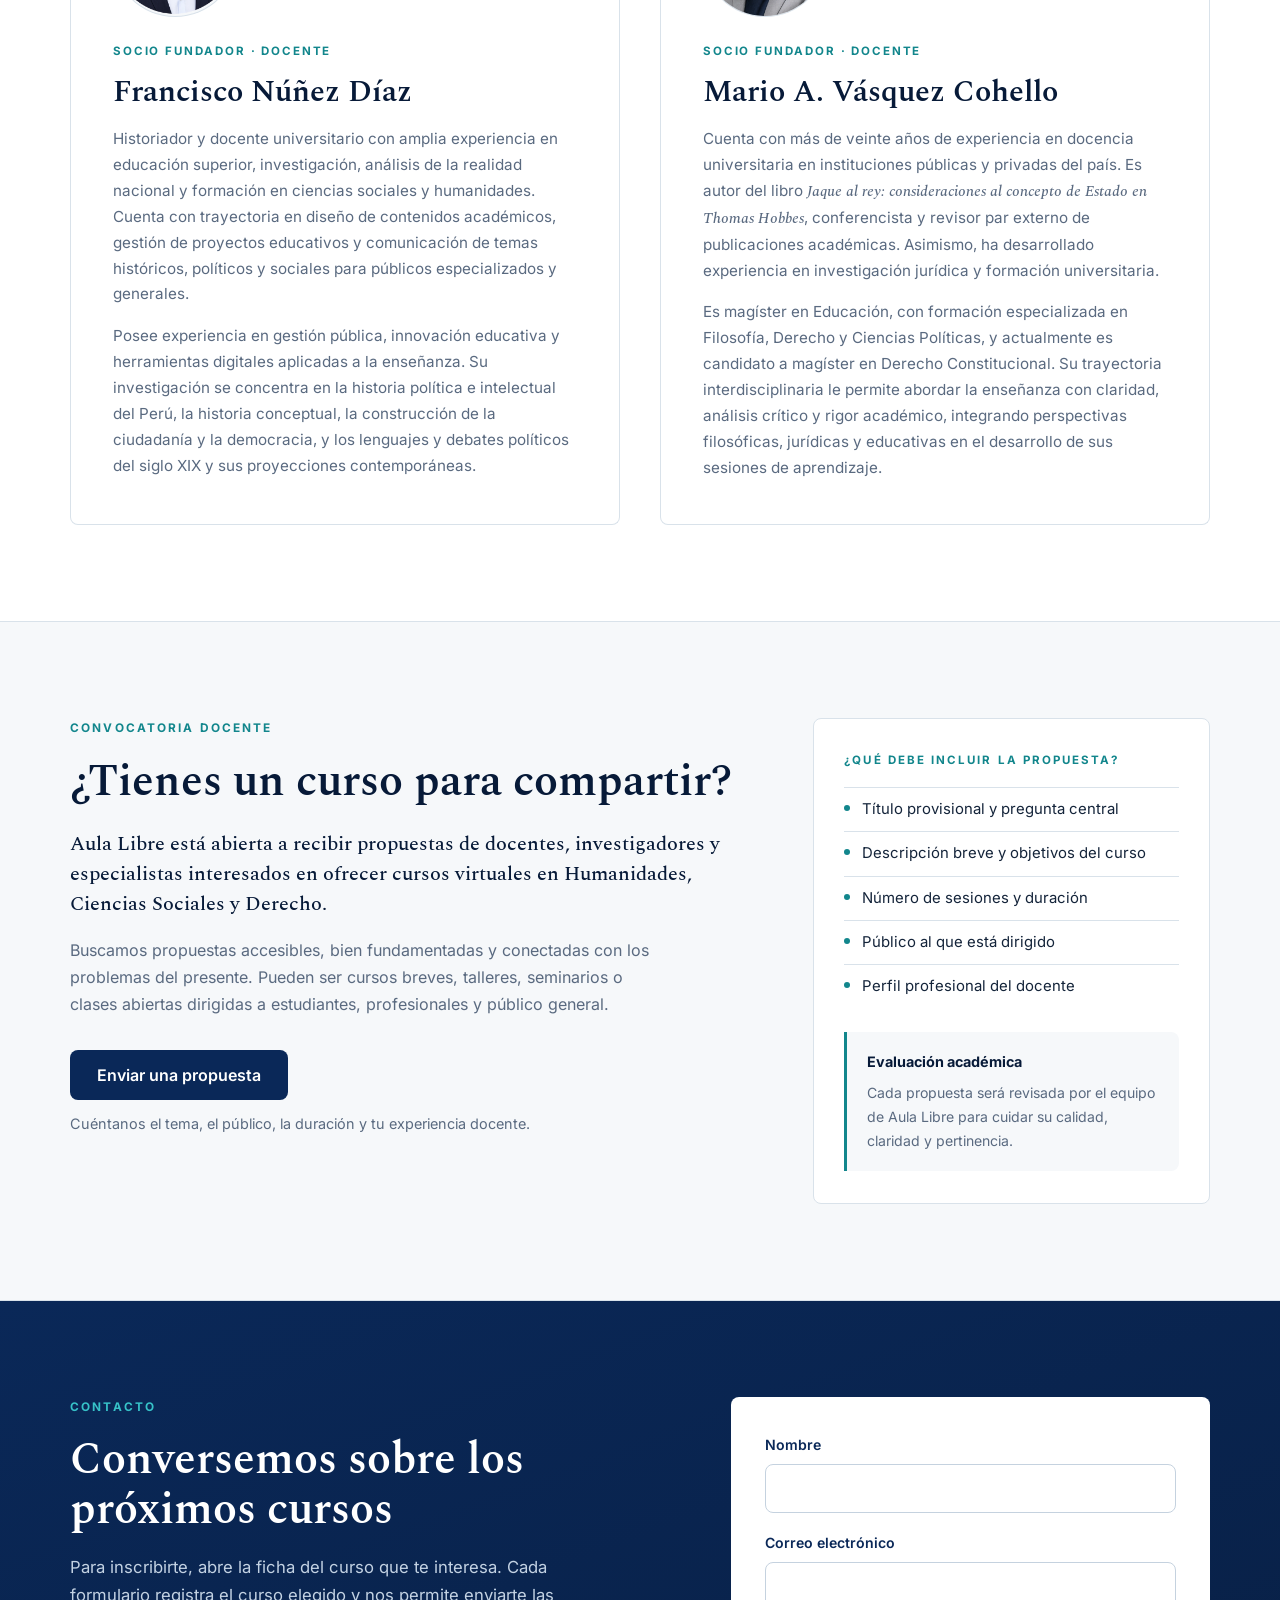
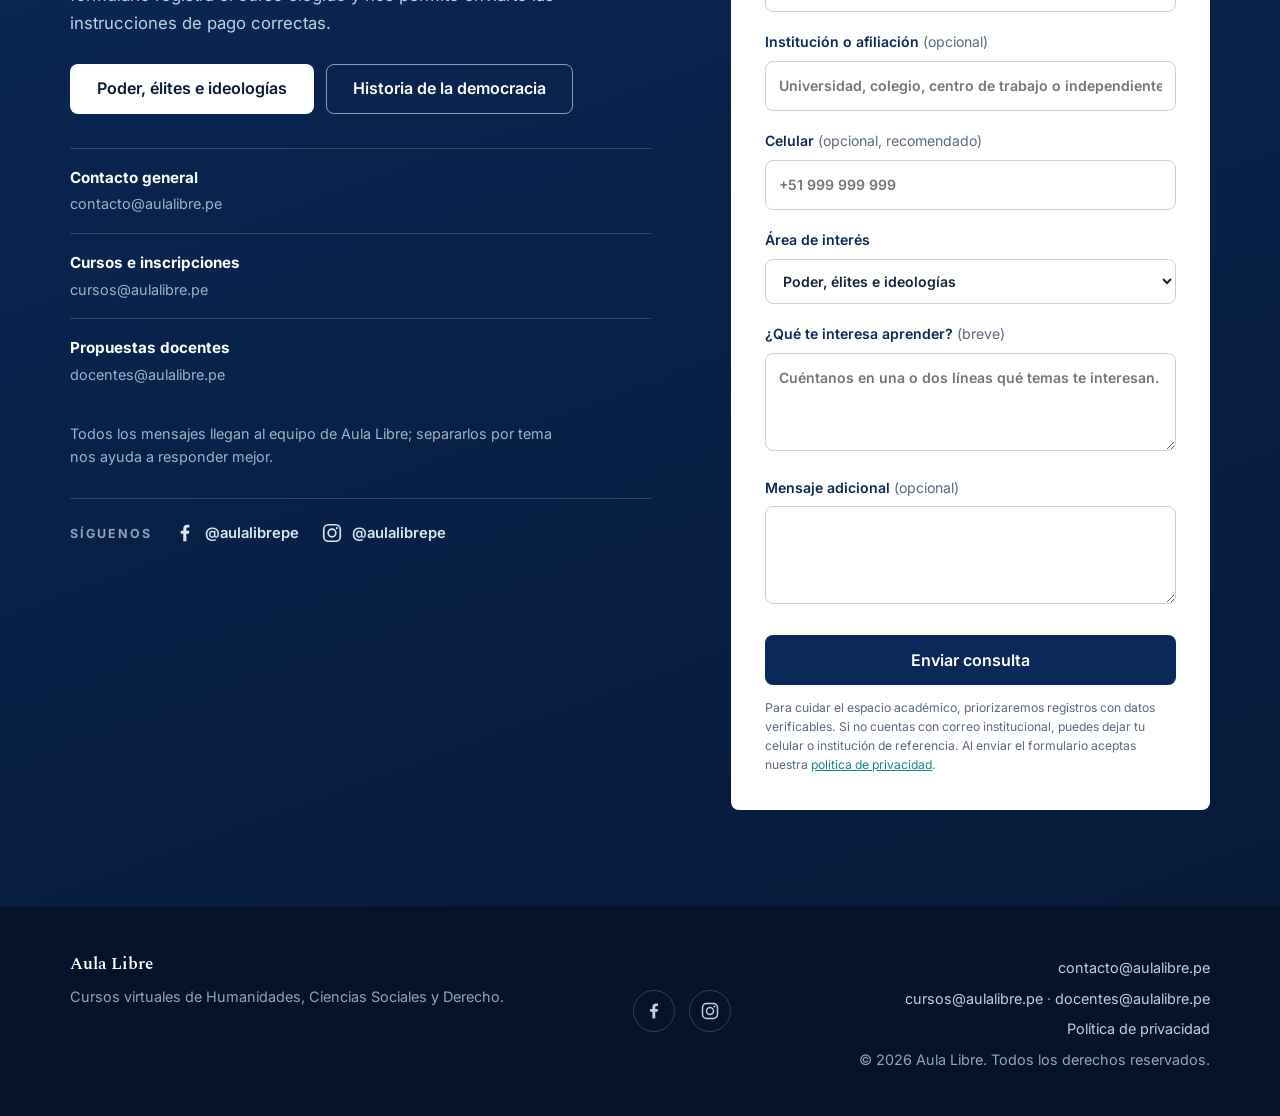
==== commit ec311db2: "Lanzar Historia de la democracia en la portada" ====
--- a/index.html
+++ b/index.html
@@ -2,23 +2,23 @@
 <html lang="es" class="js"><head>
 <meta charset="utf-8">
 <meta name="viewport" content="width=device-width, initial-scale=1">
-<meta name="description" content="Inscripciones abiertas para Poder, élites e ideologías, el primer curso virtual en vivo de Aula Libre. Cuatro sesiones para comprender la política contemporánea.">
+<meta name="description" content="Cursos virtuales en vivo de Aula Libre: Poder, élites e ideologías e Historia de la democracia. Cuatro sesiones, ocho horas y certificado.">
 <meta name="theme-color" content="#0a2858">
 <link rel="canonical" href="https://aulalibre.pe/">
 <meta property="og:type" content="website">
 <meta property="og:url" content="https://aulalibre.pe/">
 <meta property="og:site_name" content="Aula Libre">
 <meta property="og:locale" content="es_PE">
-<meta property="og:title" content="Poder, élites e ideologías | Aula Libre">
-<meta property="og:description" content="¿Quién manda realmente? Curso virtual en vivo de ciencia política con Mario A. Vásquez Cohello.">
+<meta property="og:title" content="Cursos virtuales en vivo | Aula Libre">
+<meta property="og:description" content="Inscripciones abiertas para nuestros cursos de ciencia política e historia política.">
 <meta property="og:image" content="https://aulalibre.pe/assets/aula-libre-social.png">
 <meta property="og:image:width" content="1200">
 <meta property="og:image:height" content="630">
 <meta name="twitter:card" content="summary_large_image">
-<meta name="twitter:title" content="Poder, élites e ideologías | Aula Libre">
-<meta name="twitter:description" content="¿Quién manda realmente? Curso virtual en vivo de ciencia política.">
+<meta name="twitter:title" content="Cursos virtuales en vivo | Aula Libre">
+<meta name="twitter:description" content="Ciencia política e historia de la democracia en cuatro sesiones virtuales en vivo.">
 <meta name="twitter:image" content="https://aulalibre.pe/assets/aula-libre-social.png">
-<title>Poder, élites e ideologías | Aula Libre</title>
+<title>Cursos virtuales en vivo | Aula Libre</title>
 <link rel="icon" href="assets/favicon-48.png" type="image/png">
 <link rel="apple-touch-icon" href="assets/apple-touch-icon.png">
 <link rel="preload" href="assets/fonts/spectral-latin-600-normal.woff2" as="font" type="font/woff2" crossorigin="">
@@ -61,11 +61,11 @@
       <span class="sr-only">Abrir menú</span><span aria-hidden="true"></span><span aria-hidden="true"></span><span aria-hidden="true"></span>
     </button>
     <nav class="main-nav" id="main-menu" aria-label="Navegación principal">
-      <a href="#curso-en-vivo">Curso en vivo</a>
+      <a href="#curso-en-vivo">Cursos en vivo</a>
       <a href="#cursos">Cursos</a>
       <a href="#docentes">Docentes</a>
       <a href="#propuestas-docentes">Proponer un curso</a>
-      <a class="nav-cta" href="/poder-elites-ideologias#inscripcion">Inscribirme</a>
+      <a class="nav-cta" href="#curso-en-vivo">Inscripciones</a>
     </nav>
   </div>
 </header>
@@ -197,34 +197,34 @@
     </div>
   </section>
 
-  <!-- ============ CURSOS ============ -->
+  <!-- ============ SEGUNDO CURSO ============ -->
   <section class="reveal section" id="cursos">
     <div class="container">
       <div class="section-head">
-        <p class="eyebrow">Después de este curso</p>
-        <h2>Más preguntas para seguir pensando juntos</h2>
-        <p class="section-intro">Estas propuestas se encuentran en preparación. Publicaremos sus fechas y condiciones cuando se abran las inscripciones.</p>
+        <p class="eyebrow">Segundo curso · Inscripciones abiertas</p>
+        <h2>La conversación continúa con la historia de la democracia</h2>
+        <p class="section-intro">El segundo curso comienza el 7 de octubre, pocos días después del inicio de <em>Poder, élites e ideologías</em>. Puedes inscribirte en uno o en ambos.</p>
       </div>
 
       <div class="course-list">
 
-        <article class="course">
+        <article class="course course-open">
           <picture class="course-visual">
             <source srcset="assets/curso-democracia-historica-v2.webp" type="image/webp">
             <img src="assets/curso-democracia-historica-v2.jpg" alt="Libro abierto y construcción cívica incompleta como símbolo de la historia de la democracia" loading="lazy" width="1200" height="675">
           </picture>
           <div class="course-body">
-            <p class="course-tags">Próximamente · Humanidades · Ciencias Sociales</p>
-            <h3>¿Siempre quisimos la democracia?</h3>
-            <p class="course-sub">Historia de una palabra disputada: de la Revolución francesa al Perú republicano</p>
-            <p class="course-desc">¿Por qué durante mucho tiempo la democracia fue vista como una amenaza? ¿Por qué las primeras constituciones peruanas evitaron mencionarla? ¿Cómo terminó convirtiéndose en el fundamento de la política moderna?</p>
+            <p class="course-tags">Inscripciones abiertas · Historia política</p>
+            <h3>Historia de la democracia</h3>
+            <p class="course-sub">¿Siempre quisimos la democracia? De la Revolución francesa al Perú de hoy</p>
+            <p class="course-desc">Un recorrido por la transformación de la democracia: de palabra temida y asociada al desorden a principal fuente de legitimidad política. El curso conecta la Revolución francesa, Cádiz, la independencia y la república con los dilemas del Perú actual.</p>
             <dl class="course-meta">
               <div><dt>Docente</dt><dd>Francisco Núñez Díaz</dd></div>
-              <div><dt>Modalidad</dt><dd>4 sesiones virtuales de 2 horas</dd></div>
-              <div><dt>Duración</dt><dd>8 horas en total</dd></div>
+              <div><dt>Fechas</dt><dd>7, 13, 15 y 20 de octubre</dd></div>
+              <div><dt>Horario</dt><dd>6:00 a 8:00 p. m. · Perú</dd></div>
             </dl>
-            <p class="course-topics">Ilustración y democracia · Revolución francesa · Cádiz e independencia · Liberales y conservadores · Democracia representativa</p>
-            <a class="course-link" href="mailto:cursos@aulalibre.pe?subject=Consulta%20sobre%20el%20curso%20%C2%BFSiempre%20quisimos%20la%20democracia%3F">Consultar por este curso<span aria-hidden="true"> →</span></a>
+            <p class="course-topics">4 sesiones · 8 horas · Incluye certificado · S/ 120 estudiantes · S/ 150 público general</p>
+            <a class="course-link" href="/historia-democracia">Ver programa e inscribirme<span aria-hidden="true"> →</span></a>
           </div>
         </article>
 
@@ -344,8 +344,11 @@
       <div class="contact-copy">
         <p class="eyebrow eyebrow-light">Contacto</p>
         <h2>Conversemos sobre los próximos cursos</h2>
-        <p class="contact-intro">Para inscribirte en <em>Poder, élites e ideologías</em>, utiliza su formulario específico. Para otras consultas, escribe al canal que mejor corresponda.</p>
-        <a class="button button-light contact-course-button" href="/poder-elites-ideologias#inscripcion">Ir a la inscripción del curso</a>
+        <p class="contact-intro">Para inscribirte, abre la ficha del curso que te interesa. Cada formulario registra el curso elegido y nos permite enviarte las instrucciones de pago correctas.</p>
+        <div class="contact-course-buttons">
+          <a class="button button-light contact-course-button" href="/poder-elites-ideologias#inscripcion">Poder, élites e ideologías</a>
+          <a class="button button-outline-light contact-course-button" href="/historia-democracia#inscripcion">Historia de la democracia</a>
+        </div>
         <div class="contact-addresses" aria-label="Correos de contacto de Aula Libre">
           <a href="mailto:contacto@aulalibre.pe"><strong>Contacto general</strong><span>contacto@aulalibre.pe</span></a>
           <a href="mailto:cursos@aulalibre.pe?subject=Consulta%20sobre%20cursos"><strong>Cursos e inscripciones</strong><span>cursos@aulalibre.pe</span></a>
@@ -365,7 +368,7 @@
         <label>Correo electrónico<input type="email" name="correo" autocomplete="email" required=""></label>
         <label>Institución o afiliación <span>(opcional)</span><input type="text" name="institucion" autocomplete="organization" placeholder="Universidad, colegio, centro de trabajo o independiente"></label>
         <label>Celular <span>(opcional, recomendado)</span><input type="tel" name="celular" autocomplete="tel" inputmode="tel" placeholder="+51 999 999 999"></label>
-        <label>Área de interés<select name="area"><option value="Poder, élites e ideologías">Poder, élites e ideologías</option><option value="Humanidades">Humanidades</option><option value="Ciencias Sociales">Ciencias Sociales</option><option value="Derecho">Derecho</option><option value="Propuesta docente">Propuesta de curso</option><option value="Todas">Todas las áreas</option></select></label>
+        <label>Área de interés<select name="area"><option value="Poder, élites e ideologías">Poder, élites e ideologías</option><option value="Historia de la democracia">Historia de la democracia</option><option value="Humanidades">Humanidades</option><option value="Ciencias Sociales">Ciencias Sociales</option><option value="Derecho">Derecho</option><option value="Propuesta docente">Propuesta de curso</option><option value="Todas">Todas las áreas</option></select></label>
         <label>¿Qué te interesa aprender? <span>(breve)</span><textarea name="motivo_interes" rows="3" placeholder="Cuéntanos en una o dos líneas qué temas te interesan."></textarea></label>
         <label>Mensaje adicional <span>(opcional)</span><textarea name="mensaje" rows="3"></textarea></label>
         <button class="button button-form" type="submit">Enviar consulta</button>
--- a/styles.css
+++ b/styles.css
@@ -257,11 +257,12 @@
 .muted-note{padding:16px 20px;color:var(--navy);background:var(--paper);border-left:3px solid var(--teal);border-radius:0 8px 8px 0}
 .section-label{margin:0 0 15px;color:var(--teal);font-size:.74rem;font-weight:700;letter-spacing:.18em;text-transform:uppercase}
 
-/* ---------- curso: Poder, élites e ideologías ---------- */
+/* ---------- páginas de curso ---------- */
 .course-hero{padding:88px 0 0;color:#fff;background:var(--navy-deep)}
 .course-hero-grid{display:grid;grid-template-columns:minmax(0,1.1fr) minmax(300px,.62fr);gap:84px;align-items:end}
 .course-hero-copy{padding-bottom:68px}
 .course-hero h1{margin:0;max-width:11ch;color:#fff;font-family:var(--serif);font-size:clamp(3.1rem,6.8vw,5.7rem);font-weight:600;letter-spacing:0;line-height:.98}
+.democracy-course .course-hero h1{max-width:14ch;font-size:clamp(3rem,6.2vw,5.3rem)}
 .course-hero-question{margin:20px 0 0;color:var(--teal-bright);font-family:var(--serif);font-size:clamp(1.45rem,2.8vw,2.15rem);font-style:italic;line-height:1.25}
 .course-hero-lead{max-width:58ch;margin:26px 0 0;color:#c5d5e5;font-size:1.08rem}
 .course-hero-actions{display:flex;flex-wrap:wrap;align-items:center;gap:20px 28px;margin-top:34px}
@@ -272,6 +273,8 @@
 .course-hero-aside{align-self:end}
 .course-portrait{display:block;aspect-ratio:4/5;overflow:hidden;border:1px solid var(--line-dark);border-bottom:0;border-radius:8px 8px 0 0;background:#e7ebef}
 .course-portrait img{width:100%;height:100%;object-fit:cover;object-position:center 18%}
+.course-portrait-round{aspect-ratio:1;border:1px solid rgba(255,255,255,.18);border-radius:50%;background:#e8f3f4}
+.course-portrait-round img{object-position:center}
 .course-portrait-label{margin:22px 0 0;color:var(--teal-bright);font-size:.72rem;font-weight:700;letter-spacing:.16em;text-transform:uppercase}
 .course-hero-aside h2{margin:3px 0 0;color:#fff;font-family:var(--serif);font-size:1.55rem;font-weight:600;line-height:1.2}
 .course-hero-aside>p:last-child{margin:7px 0 30px;color:#9fb2c8;font-size:.9rem}
@@ -300,6 +303,8 @@
 .course-teacher-grid{display:grid;grid-template-columns:minmax(260px,.48fr) minmax(0,1fr);gap:72px;align-items:center}
 .course-teacher-photo{display:block;aspect-ratio:4/5;overflow:hidden;border-radius:8px;background:var(--paper)}
 .course-teacher-photo img{width:100%;height:100%;object-fit:cover;object-position:center 18%}
+.course-teacher-photo-round{aspect-ratio:1;border-radius:50%;background:#e8f3f4}
+.course-teacher-photo-round img{object-position:center}
 .course-teacher h2{margin:0;color:var(--navy-deep);font-family:var(--serif);font-size:clamp(2rem,4vw,3.1rem);font-weight:600;line-height:1.12}
 .course-teacher .teacher-lead{margin-top:24px}
 .course-teacher-grid>div>p:not(.eyebrow):not(.teacher-lead){margin:18px 0 0;color:var(--muted)}
@@ -331,6 +336,12 @@
 .faq-list details[open] summary::after{content:"−"}
 .faq-list p{margin:-4px 44px 22px 0;color:var(--muted);font-size:.94rem}
 .faq-list a{color:var(--teal)}
+.course-open{border-top:4px solid var(--teal)}
+.course-open .course-tags{color:var(--teal);font-weight:700}
+.contact-course-buttons{display:flex;flex-wrap:wrap;gap:12px;margin-top:26px}
+.contact-course-buttons .contact-course-button{margin-top:0}
+.button-outline-light{color:#fff;background:transparent;border:1px solid rgba(255,255,255,.55)}
+.button-outline-light:hover,.button-outline-light:focus-visible{color:var(--navy-deep);background:#fff;border-color:#fff}
 
 /* ---------- animación de entrada (solo hero) ---------- */
 @media (prefers-reduced-motion:no-preference){
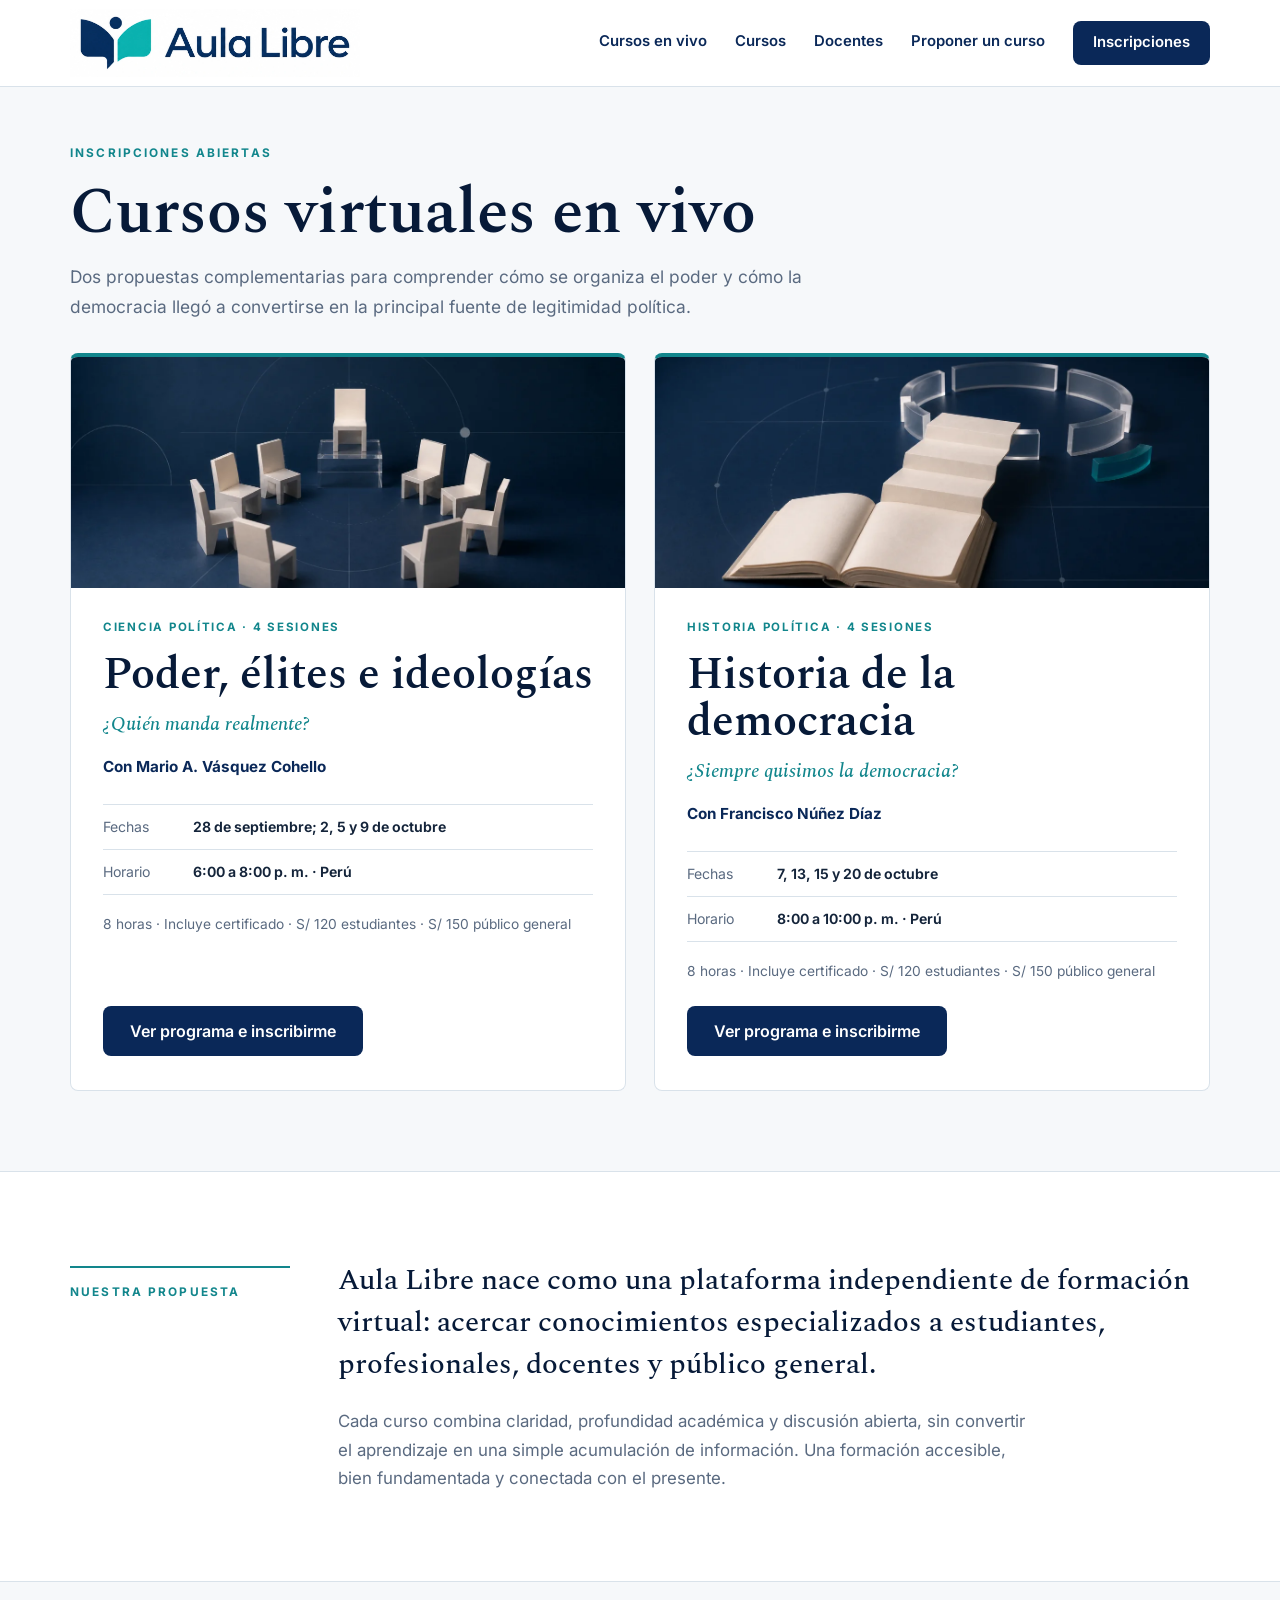
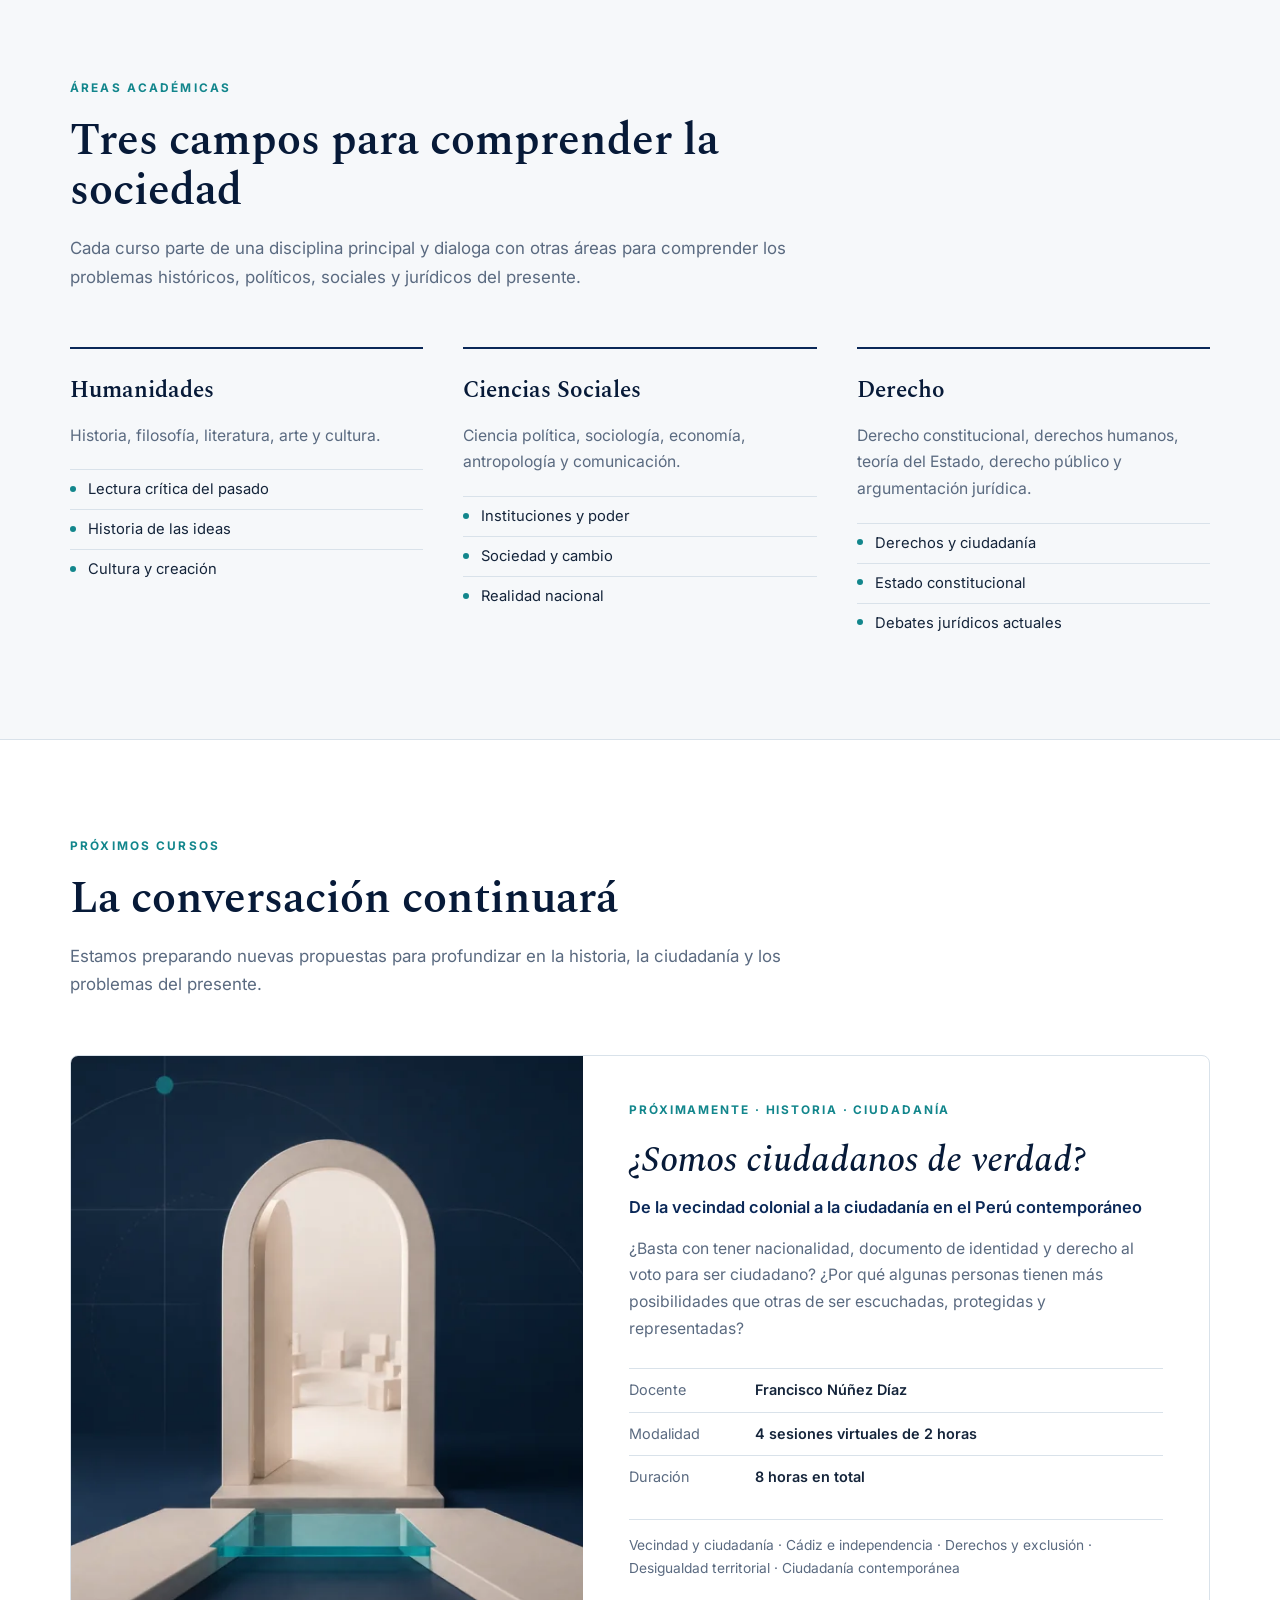
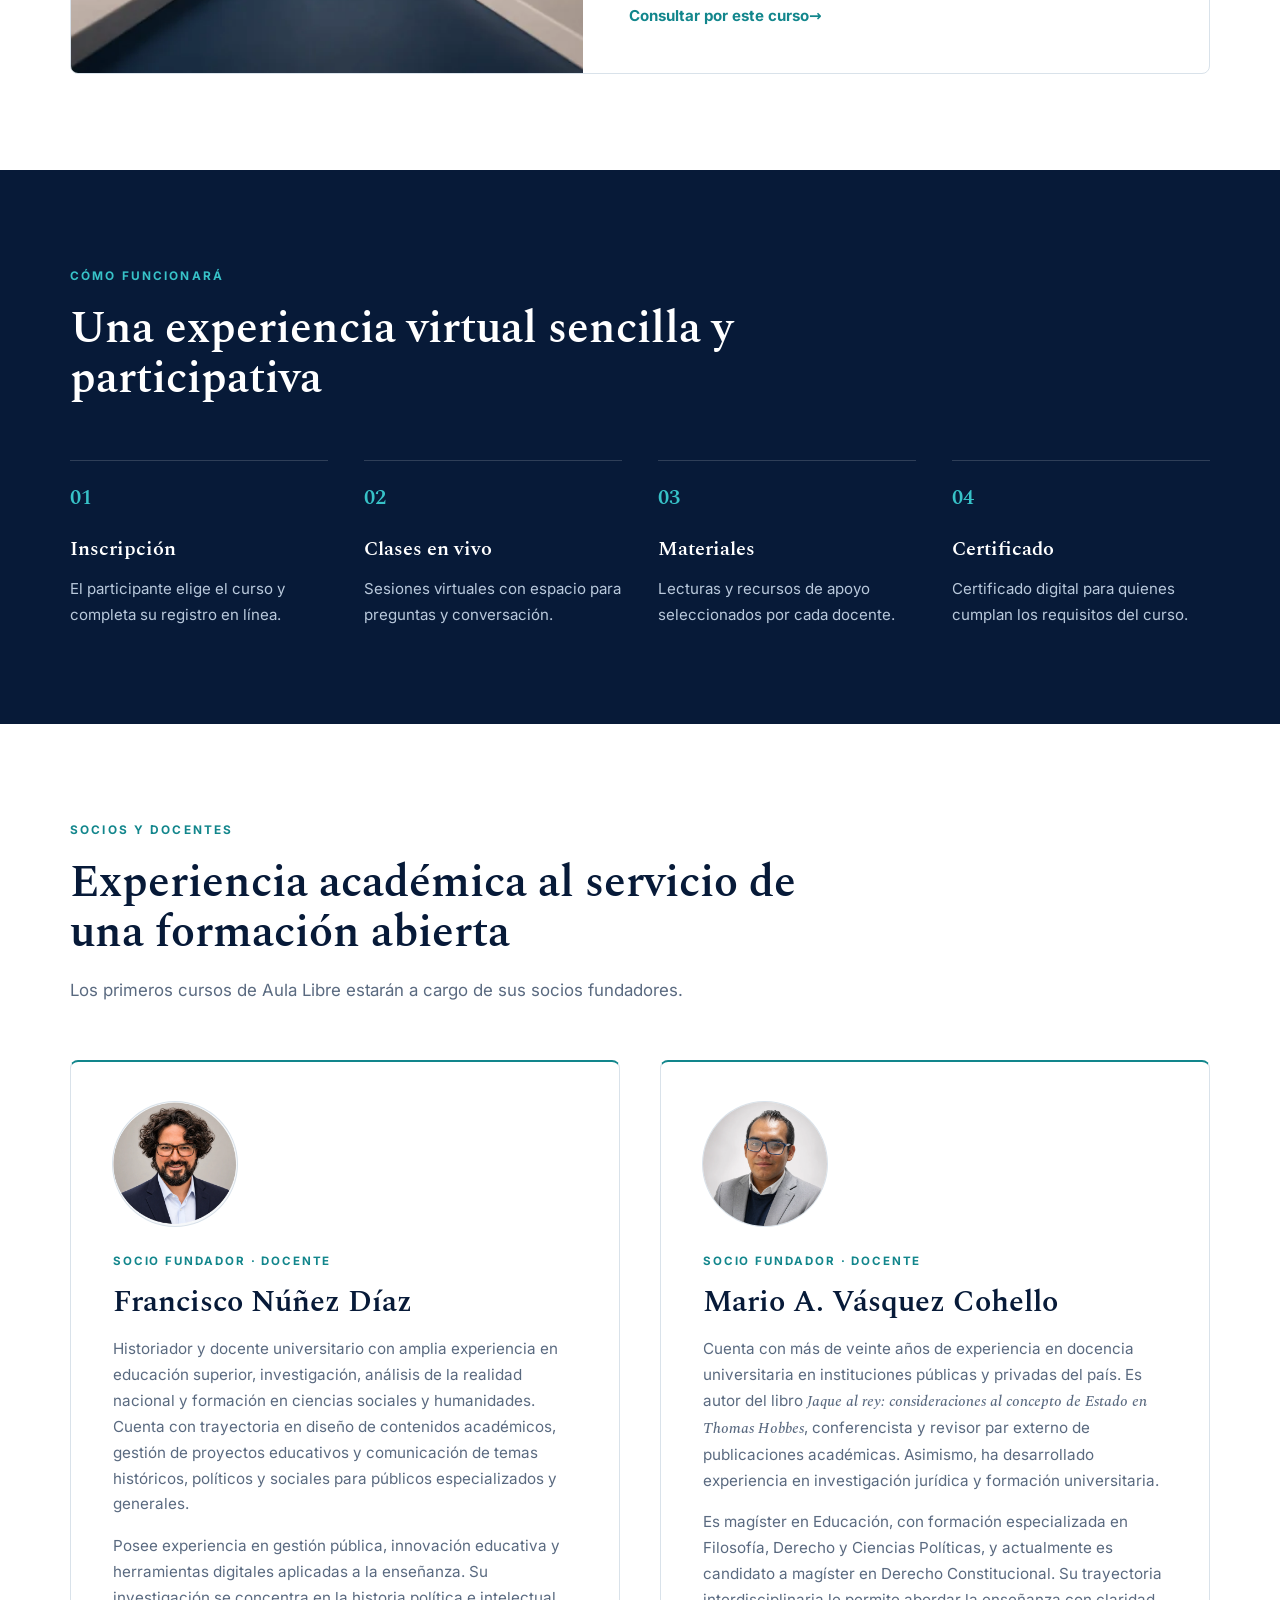
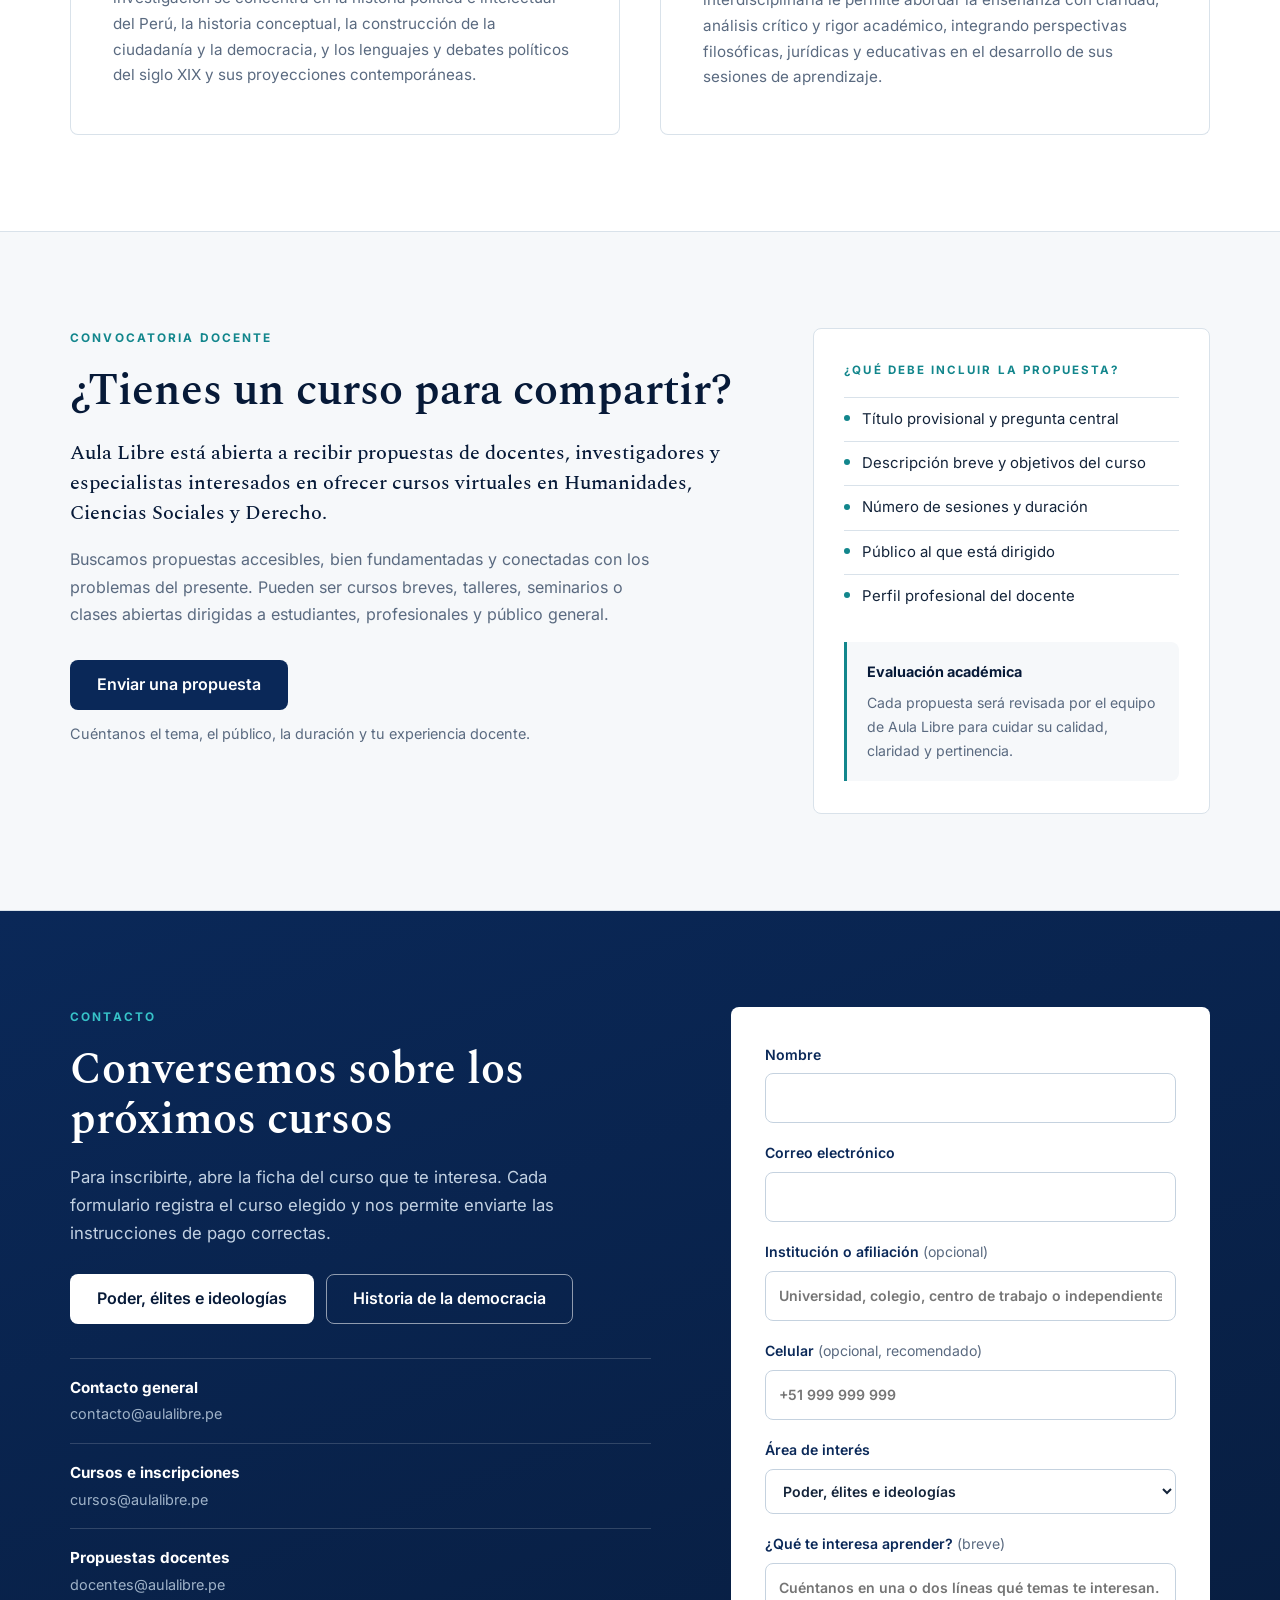
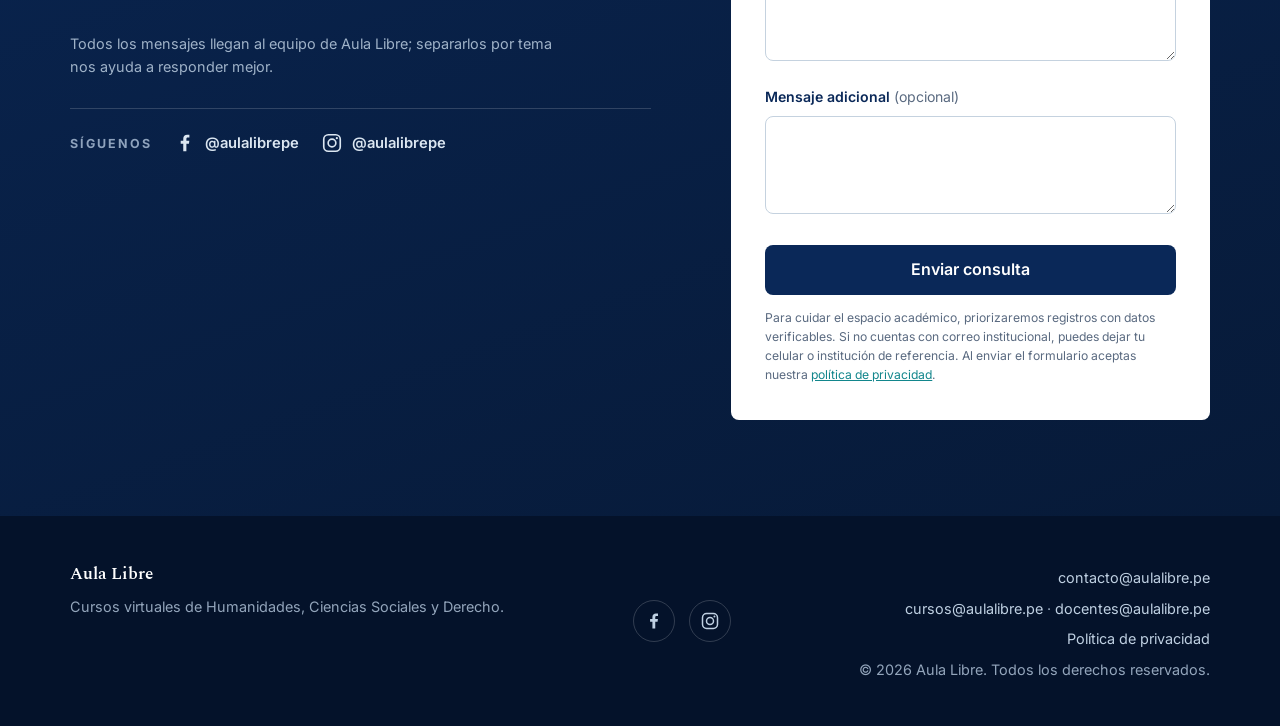
==== commit 5643edf0: "Presentar los dos cursos con inscripciones abiertas" ====
--- a/index.html
+++ b/index.html
@@ -72,35 +72,54 @@
 
 <main id="contenido">
 
-  <!-- ============ HERO ============ -->
-  <section class="hero" id="inicio">
-    <div class="container hero-grid">
-      <div class="hero-copy">
-        <p class="eyebrow">Curso virtual en vivo · Ciencia política</p>
-        <h1>Poder, élites e <em>ideologías</em></h1>
-        <p class="hero-kicker">¿Quién manda realmente?</p>
-        <p class="hero-text">Cuatro sesiones para comprender cómo se construye y legitima el poder, quiénes lo ejercen y qué respuestas ofrecen el liberalismo, el socialismo, el comunismo y el anarquismo.</p>
-        <div class="hero-actions">
-          <a class="button button-primary" href="/poder-elites-ideologias#inscripcion">Inscribirme al curso</a>
-          <a class="button button-ghost" href="/poder-elites-ideologias#programa">Ver programa</a>
-        </div>
-        <ul class="hero-features" aria-label="Características principales">
-          <li>4 sesiones en vivo</li>
-          <li>8 horas de formación</li>
-          <li>Incluye certificado</li>
-        </ul>
-      </div>
-      <aside class="hero-card" aria-label="Datos del curso Poder, élites e ideologías">
-        <p class="hero-card-label">Inscripciones abiertas</p>
-        <p class="hero-card-title">Claves para comprender la política contemporánea</p>
-        <p class="hero-card-sub">Con Mario A. Vásquez Cohello, magíster en Educación y especialista en Filosofía y Derecho.</p>
-        <dl class="hero-card-meta">
-          <div><dt>Inicio</dt><dd>lunes 28 de septiembre</dd></div>
-          <div><dt>Horario</dt><dd>6:00 a 8:00 p. m. · Perú</dd></div>
-          <div><dt>Inversión</dt><dd>Desde S/ 120</dd></div>
-        </dl>
-        <a class="hero-card-link" href="/poder-elites-ideologias">Conocer el curso<span aria-hidden="true"> →</span></a>
-      </aside>
+  <!-- ============ CURSOS ABIERTOS ============ -->
+  <section class="courses-hero" id="inicio">
+    <div class="container">
+      <div class="open-courses-head">
+        <p class="eyebrow">Inscripciones abiertas</p>
+        <h1>Cursos virtuales en vivo</h1>
+        <p>Dos propuestas complementarias para comprender cómo se organiza el poder y cómo la democracia llegó a convertirse en la principal fuente de legitimidad política.</p>
+      </div>
+
+      <div class="open-courses-grid" id="curso-en-vivo">
+        <article class="open-course-card">
+          <picture class="open-course-visual">
+            <source srcset="assets/curso-politica-simbolica.webp" type="image/webp">
+            <img src="assets/curso-politica-simbolica.jpg" alt="Círculo de asientos con una silla elevada como símbolo del poder y las élites" width="1200" height="675">
+          </picture>
+          <div class="open-course-content">
+            <p class="open-course-tag">Ciencia política · 4 sesiones</p>
+            <h2>Poder, élites e ideologías</h2>
+            <p class="open-course-question">¿Quién manda realmente?</p>
+            <p class="open-course-teacher">Con Mario A. Vásquez Cohello</p>
+            <dl class="open-course-meta">
+              <div><dt>Fechas</dt><dd>28 de septiembre; 2, 5 y 9 de octubre</dd></div>
+              <div><dt>Horario</dt><dd>6:00 a 8:00 p. m. · Perú</dd></div>
+            </dl>
+            <p class="open-course-detail">8 horas · Incluye certificado · S/ 120 estudiantes · S/ 150 público general</p>
+            <a class="button button-primary" href="/poder-elites-ideologias#inscripcion">Ver programa e inscribirme</a>
+          </div>
+        </article>
+
+        <article class="open-course-card">
+          <picture class="open-course-visual">
+            <source srcset="assets/curso-democracia-historica-v2.webp" type="image/webp">
+            <img src="assets/curso-democracia-historica-v2.jpg" alt="Libro abierto y construcción cívica incompleta como símbolo de la historia de la democracia" width="1200" height="675">
+          </picture>
+          <div class="open-course-content">
+            <p class="open-course-tag">Historia política · 4 sesiones</p>
+            <h2>Historia de la democracia</h2>
+            <p class="open-course-question">¿Siempre quisimos la democracia?</p>
+            <p class="open-course-teacher">Con Francisco Núñez Díaz</p>
+            <dl class="open-course-meta">
+              <div><dt>Fechas</dt><dd>7, 13, 15 y 20 de octubre</dd></div>
+              <div><dt>Horario</dt><dd>8:00 a 10:00 p. m. · Perú</dd></div>
+            </dl>
+            <p class="open-course-detail">8 horas · Incluye certificado · S/ 120 estudiantes · S/ 150 público general</p>
+            <a class="button button-primary" href="/historia-democracia#inscripcion">Ver programa e inscribirme</a>
+          </div>
+        </article>
+      </div>
     </div>
   </section>
 
@@ -155,79 +174,16 @@
     </div>
   </section>
 
-  <!-- ============ CURSO PRINCIPAL ============ -->
-  <section class="reveal featured" id="curso-en-vivo">
-    <div class="container">
-      <picture class="featured-visual">
-        <source srcset="assets/curso-politica-simbolica.webp" type="image/webp">
-        <img src="assets/curso-politica-simbolica.jpg" alt="Círculo de asientos con una silla elevada como símbolo del poder y las élites" loading="lazy" width="1200" height="675">
-      </picture>
-      <div class="featured-grid">
-        <div class="featured-copy">
-          <p class="eyebrow eyebrow-light">Primer curso de Aula Libre · Inscripciones abiertas</p>
-          <h2>Poder, élites e ideologías</h2>
-          <p class="featured-sub">¿Quién manda realmente?</p>
-          <p class="featured-desc">Un recorrido claro y comparativo por las principales ideas políticas modernas para comprender quién ejerce el poder, por qué obedecemos y cómo se justifican la libertad, la igualdad, el Estado y la autoridad.</p>
-          <ul class="featured-meta">
-            <li>4 sesiones virtuales en vivo</li>
-            <li>8 horas en total</li>
-            <li>28 de septiembre, 2, 5 y 9 de octubre</li>
-          </ul>
-          <p class="featured-note">Lunes y viernes, de 6:00 a 8:00 p. m. (hora de Perú). Incluye certificado.</p>
-          <div class="featured-teachers">
-            <div><strong>Mario A. Vásquez Cohello</strong><span>Magíster en Educación · Filosofía y Derecho</span></div>
-            <div><strong>S/ 120 estudiantes · S/ 150 público general</strong><span>Las instrucciones de pago se envían después del registro.</span></div>
-          </div>
-          <a class="button button-light" href="/poder-elites-ideologias#inscripcion">Ver programa e inscribirme</a>
-        </div>
-        <aside class="featured-panel">
-          <p class="featured-panel-label">Programa en cuatro preguntas</p>
-          <ol class="featured-topics">
-            <li>¿Por qué obedecemos? Poder, Estado y legitimidad</li>
-            <li>¿Hasta dónde debe llegar el Estado? El liberalismo</li>
-            <li>¿Puede existir igualdad sin transformar el poder? Socialismo y comunismo</li>
-            <li>¿Es posible una sociedad sin autoridad? Anarquismo y poder contemporáneo</li>
-          </ol>
-          <div class="featured-question">
-            <span>Pregunta central</span>
-            <p>¿Gobierna la ciudadanía, el Estado o una minoría organizada?</p>
-          </div>
-        </aside>
-      </div>
-    </div>
-  </section>
-
-  <!-- ============ SEGUNDO CURSO ============ -->
+  <!-- ============ PRÓXIMOS CURSOS ============ -->
   <section class="reveal section" id="cursos">
     <div class="container">
       <div class="section-head">
-        <p class="eyebrow">Segundo curso · Inscripciones abiertas</p>
-        <h2>La conversación continúa con la historia de la democracia</h2>
-        <p class="section-intro">El segundo curso comienza el 7 de octubre, pocos días después del inicio de <em>Poder, élites e ideologías</em>. Puedes inscribirte en uno o en ambos.</p>
+        <p class="eyebrow">Próximos cursos</p>
+        <h2>La conversación continuará</h2>
+        <p class="section-intro">Estamos preparando nuevas propuestas para profundizar en la historia, la ciudadanía y los problemas del presente.</p>
       </div>
 
       <div class="course-list">
-
-        <article class="course course-open">
-          <picture class="course-visual">
-            <source srcset="assets/curso-democracia-historica-v2.webp" type="image/webp">
-            <img src="assets/curso-democracia-historica-v2.jpg" alt="Libro abierto y construcción cívica incompleta como símbolo de la historia de la democracia" loading="lazy" width="1200" height="675">
-          </picture>
-          <div class="course-body">
-            <p class="course-tags">Inscripciones abiertas · Historia política</p>
-            <h3>Historia de la democracia</h3>
-            <p class="course-sub">¿Siempre quisimos la democracia? De la Revolución francesa al Perú de hoy</p>
-            <p class="course-desc">Un recorrido por la transformación de la democracia: de palabra temida y asociada al desorden a principal fuente de legitimidad política. El curso conecta la Revolución francesa, Cádiz, la independencia y la república con los dilemas del Perú actual.</p>
-            <dl class="course-meta">
-              <div><dt>Docente</dt><dd>Francisco Núñez Díaz</dd></div>
-              <div><dt>Fechas</dt><dd>7, 13, 15 y 20 de octubre</dd></div>
-              <div><dt>Horario</dt><dd>6:00 a 8:00 p. m. · Perú</dd></div>
-            </dl>
-            <p class="course-topics">4 sesiones · 8 horas · Incluye certificado · S/ 120 estudiantes · S/ 150 público general</p>
-            <a class="course-link" href="/historia-democracia">Ver programa e inscribirme<span aria-hidden="true"> →</span></a>
-          </div>
-        </article>
-
         <article class="course">
           <picture class="course-visual">
             <source srcset="assets/curso-ciudadania-simbolica.webp" type="image/webp">
--- a/styles.css
+++ b/styles.css
@@ -92,6 +92,29 @@
 .hero-card-meta dd{margin:0;font-size:.86rem;font-weight:600;text-align:right}
 .hero-card-link{display:inline-block;margin-top:24px;color:var(--teal-bright);font-size:.9rem;font-weight:600;text-decoration:none}
 .hero-card-link:hover,.hero-card-link:focus-visible{text-decoration:underline;text-underline-offset:4px}
+
+/* ---------- cursos abiertos en portada ---------- */
+.courses-hero{padding:56px 0 80px;border-bottom:1px solid var(--line);background:var(--paper)}
+.open-courses-head{max-width:1000px;margin-bottom:32px}
+.open-courses-head h1{margin:0;color:var(--navy-deep);font-family:var(--serif);font-weight:600;font-size:clamp(3rem,5vw,4.35rem);line-height:1.02;letter-spacing:0}
+.open-courses-head>p:last-child{max-width:67ch;margin:16px 0 0;color:var(--muted);font-size:1.08rem}
+.open-courses-grid{display:grid;grid-template-columns:repeat(2,minmax(0,1fr));gap:28px;scroll-margin-top:104px}
+.open-course-card{display:grid;grid-template-rows:auto 1fr;min-width:0;background:#fff;border:1px solid var(--line);border-top:4px solid var(--teal);border-radius:var(--radius);overflow:hidden;transition:box-shadow .25s ease,transform .25s ease}
+.open-course-card:hover{box-shadow:0 22px 55px rgba(6,27,61,.1);transform:translateY(-3px)}
+.open-course-visual{display:block;aspect-ratio:12/5;overflow:hidden;background:#e8eef2}
+.open-course-visual img{width:100%;height:100%;object-fit:cover;transition:transform .5s ease}
+.open-course-card:hover .open-course-visual img{transform:scale(1.025)}
+.open-course-content{display:flex;flex-direction:column;padding:30px 32px 34px}
+.open-course-tag{margin:0 0 14px;color:var(--teal);font-size:.72rem;font-weight:700;letter-spacing:.15em;text-transform:uppercase}
+.open-course-card h2{margin:0;color:var(--navy-deep);font-family:var(--serif);font-weight:600;font-size:clamp(2rem,3.4vw,2.8rem);line-height:1.08;letter-spacing:0}
+.open-course-question{margin:13px 0 0;color:var(--teal);font-family:var(--serif);font-size:1.2rem;font-style:italic;font-weight:500;line-height:1.35}
+.open-course-teacher{margin:17px 0 0;color:var(--navy);font-size:.95rem;font-weight:700}
+.open-course-meta{display:grid;margin:24px 0 0;border-top:1px solid var(--line)}
+.open-course-meta div{display:grid;grid-template-columns:76px 1fr;gap:14px;padding:10px 0;border-bottom:1px solid var(--line);font-size:.88rem}
+.open-course-meta dt{color:var(--muted)}
+.open-course-meta dd{margin:0;color:var(--ink);font-weight:650}
+.open-course-detail{margin:18px 0 24px;color:var(--muted);font-size:.86rem;line-height:1.6}
+.open-course-content .button{align-self:flex-start;margin-top:auto}
 
 /* ---------- secciones ---------- */
 .section{padding:96px 0}
@@ -345,8 +368,9 @@
 
 /* ---------- animación de entrada (solo hero) ---------- */
 @media (prefers-reduced-motion:no-preference){
-  .hero-copy,.hero-card{animation:rise .7s ease both}
-  .hero-card{animation-delay:.15s}
+  .hero-copy,.hero-card,.open-courses-head,.open-course-card{animation:rise .7s ease both}
+  .hero-card,.open-course-card:nth-child(1){animation-delay:.1s}
+  .open-course-card:nth-child(2){animation-delay:.2s}
   @keyframes rise{from{opacity:0;transform:translateY(14px)}to{opacity:1;transform:none}}
 }
 
@@ -358,6 +382,7 @@
   .main-nav a,.main-nav .nav-cta{padding:12px 8px;text-align:left;border-radius:8px;border-bottom:0}
   .main-nav .nav-cta{margin-top:8px;padding-inline:14px;text-align:center}
   .hero-grid{grid-template-columns:1fr;gap:44px;padding:64px 0 72px}
+  .open-courses-grid{grid-template-columns:1fr;max-width:720px}
   .manifesto-grid{grid-template-columns:1fr;gap:22px}
   .manifesto-grid .eyebrow{margin:0}
   .area-grid{grid-template-columns:1fr;gap:32px}
@@ -388,6 +413,12 @@
   .header-inner{min-height:74px}
   .brand{width:210px}
   .hero-grid{padding:52px 0 60px}
+  .courses-hero{padding:52px 0 64px}
+  .open-courses-head{margin-bottom:30px}
+  .open-course-content{padding:26px 22px 28px}
+  .open-course-visual{aspect-ratio:16/9}
+  .open-course-meta div{grid-template-columns:70px 1fr}
+  .open-course-content .button{width:100%}
   .hero-actions .button{width:100%}
   .hero-card{padding:28px 24px}
   .section,.featured,.contact{padding:68px 0}
